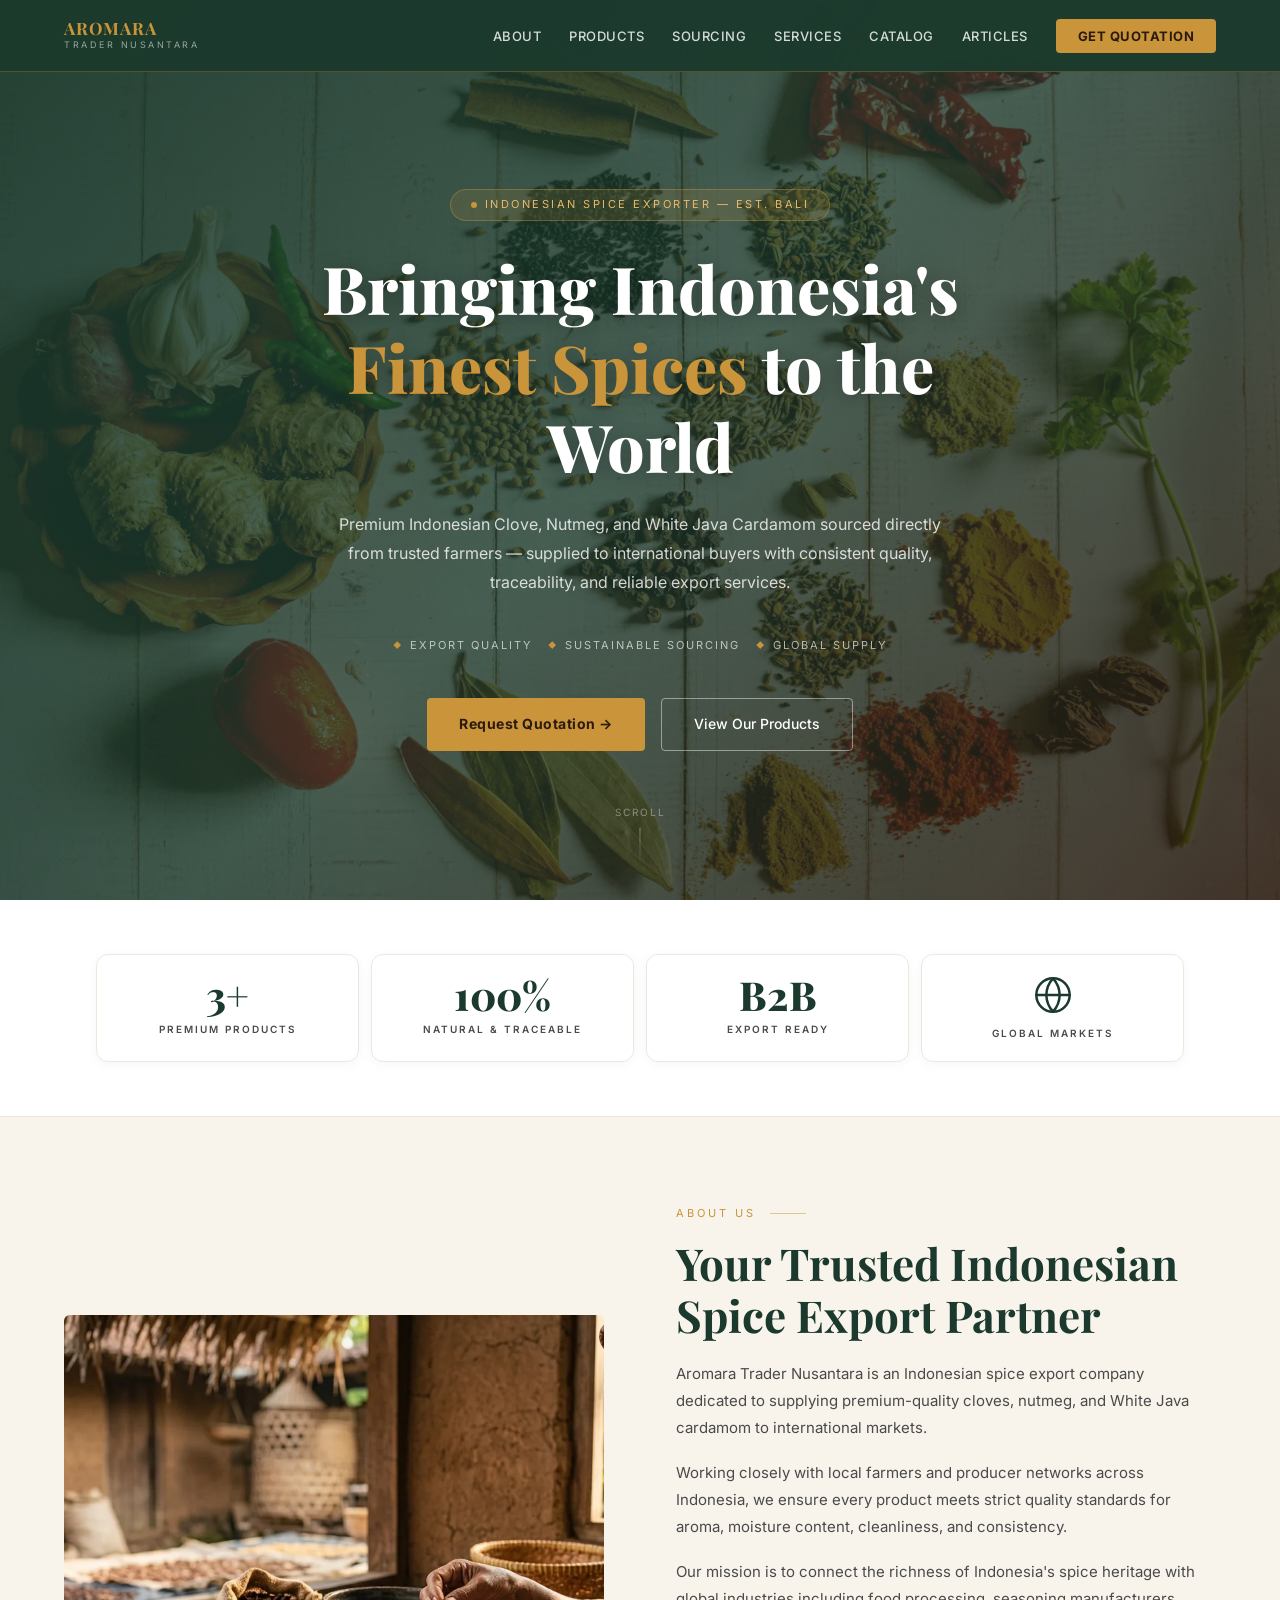
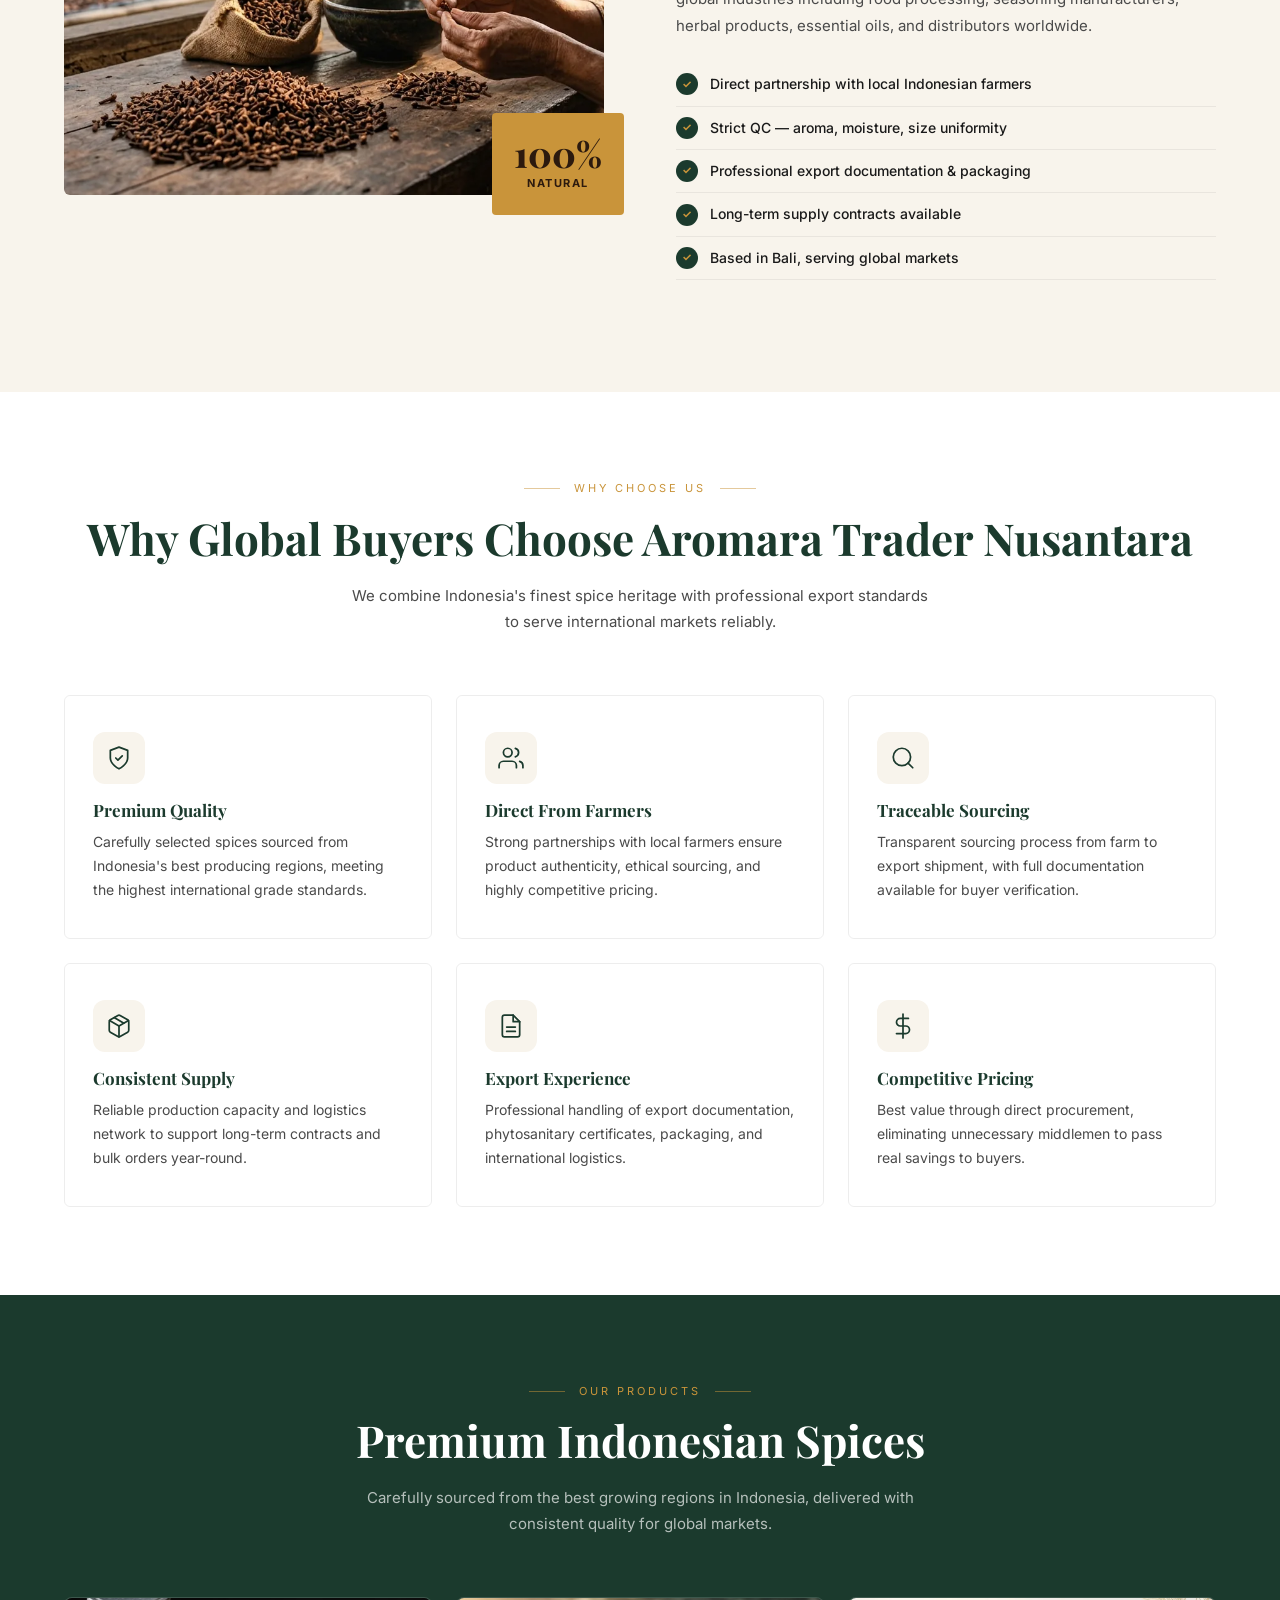
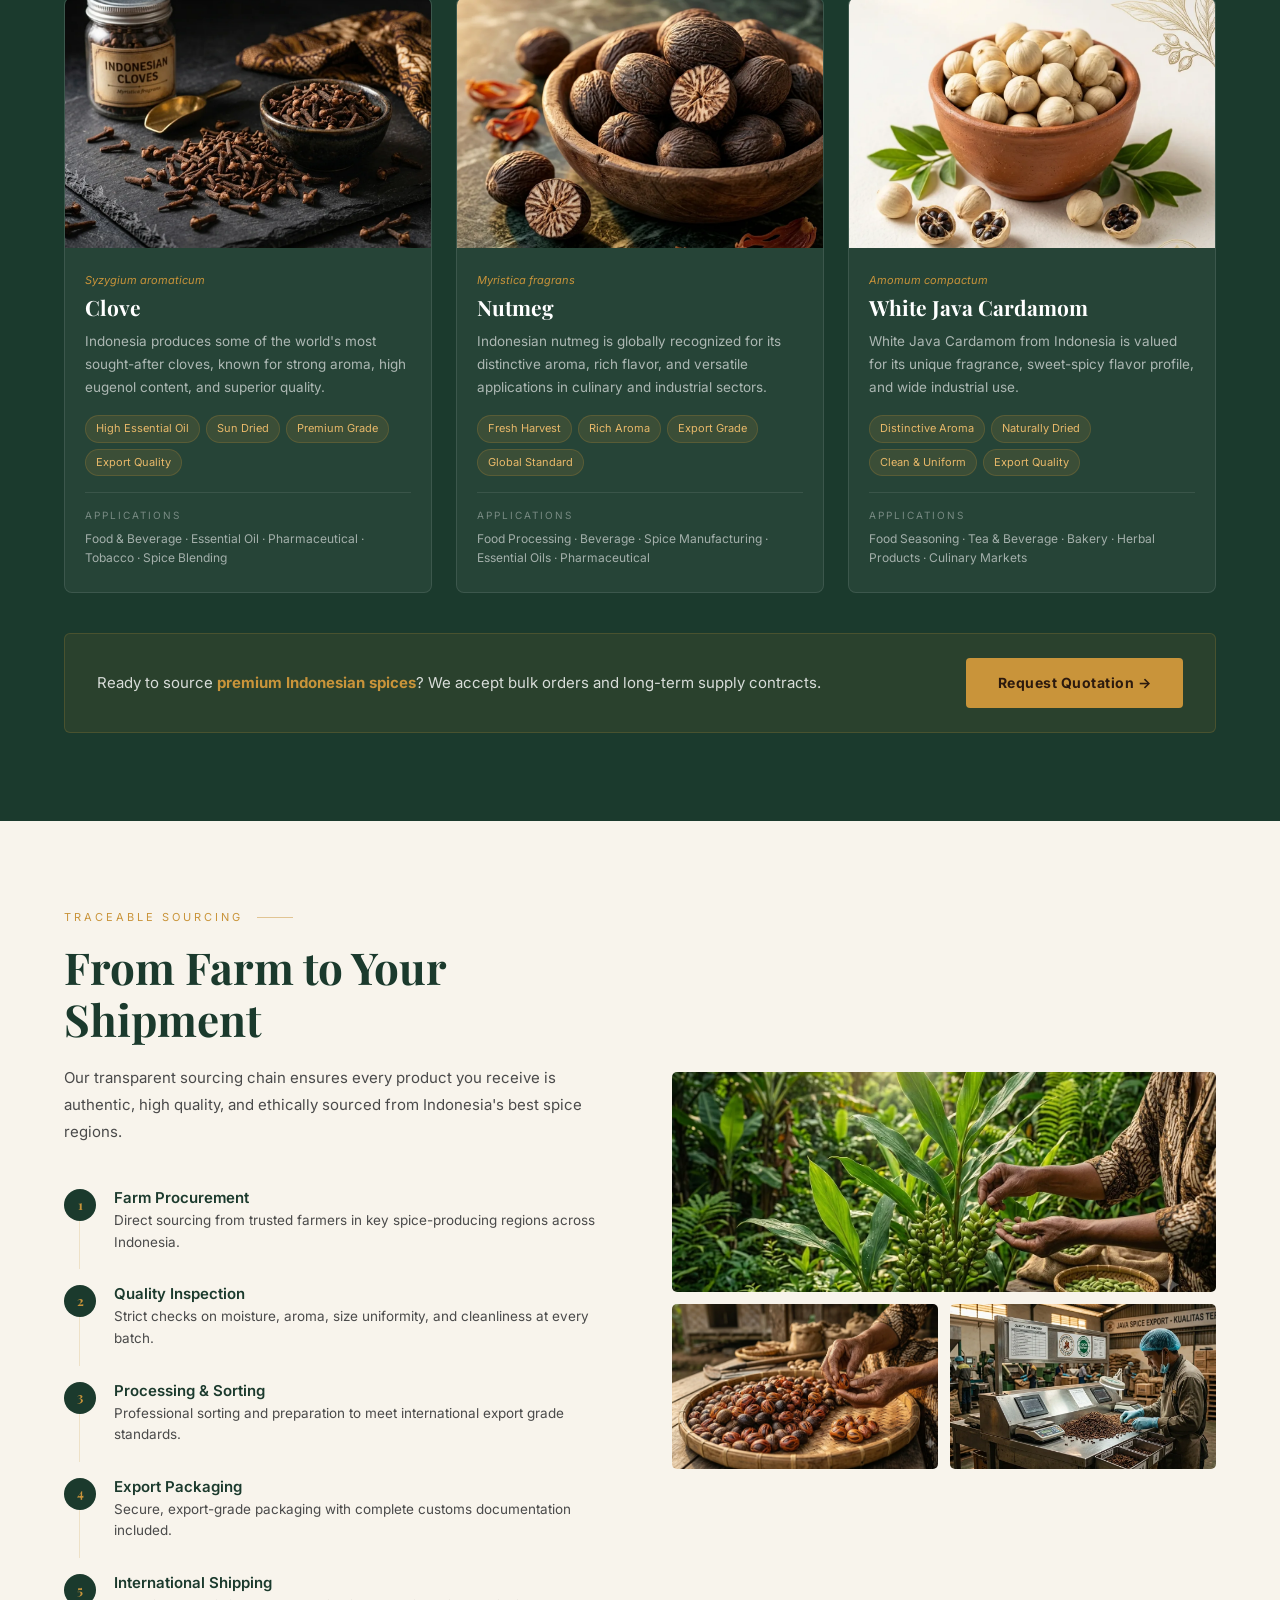
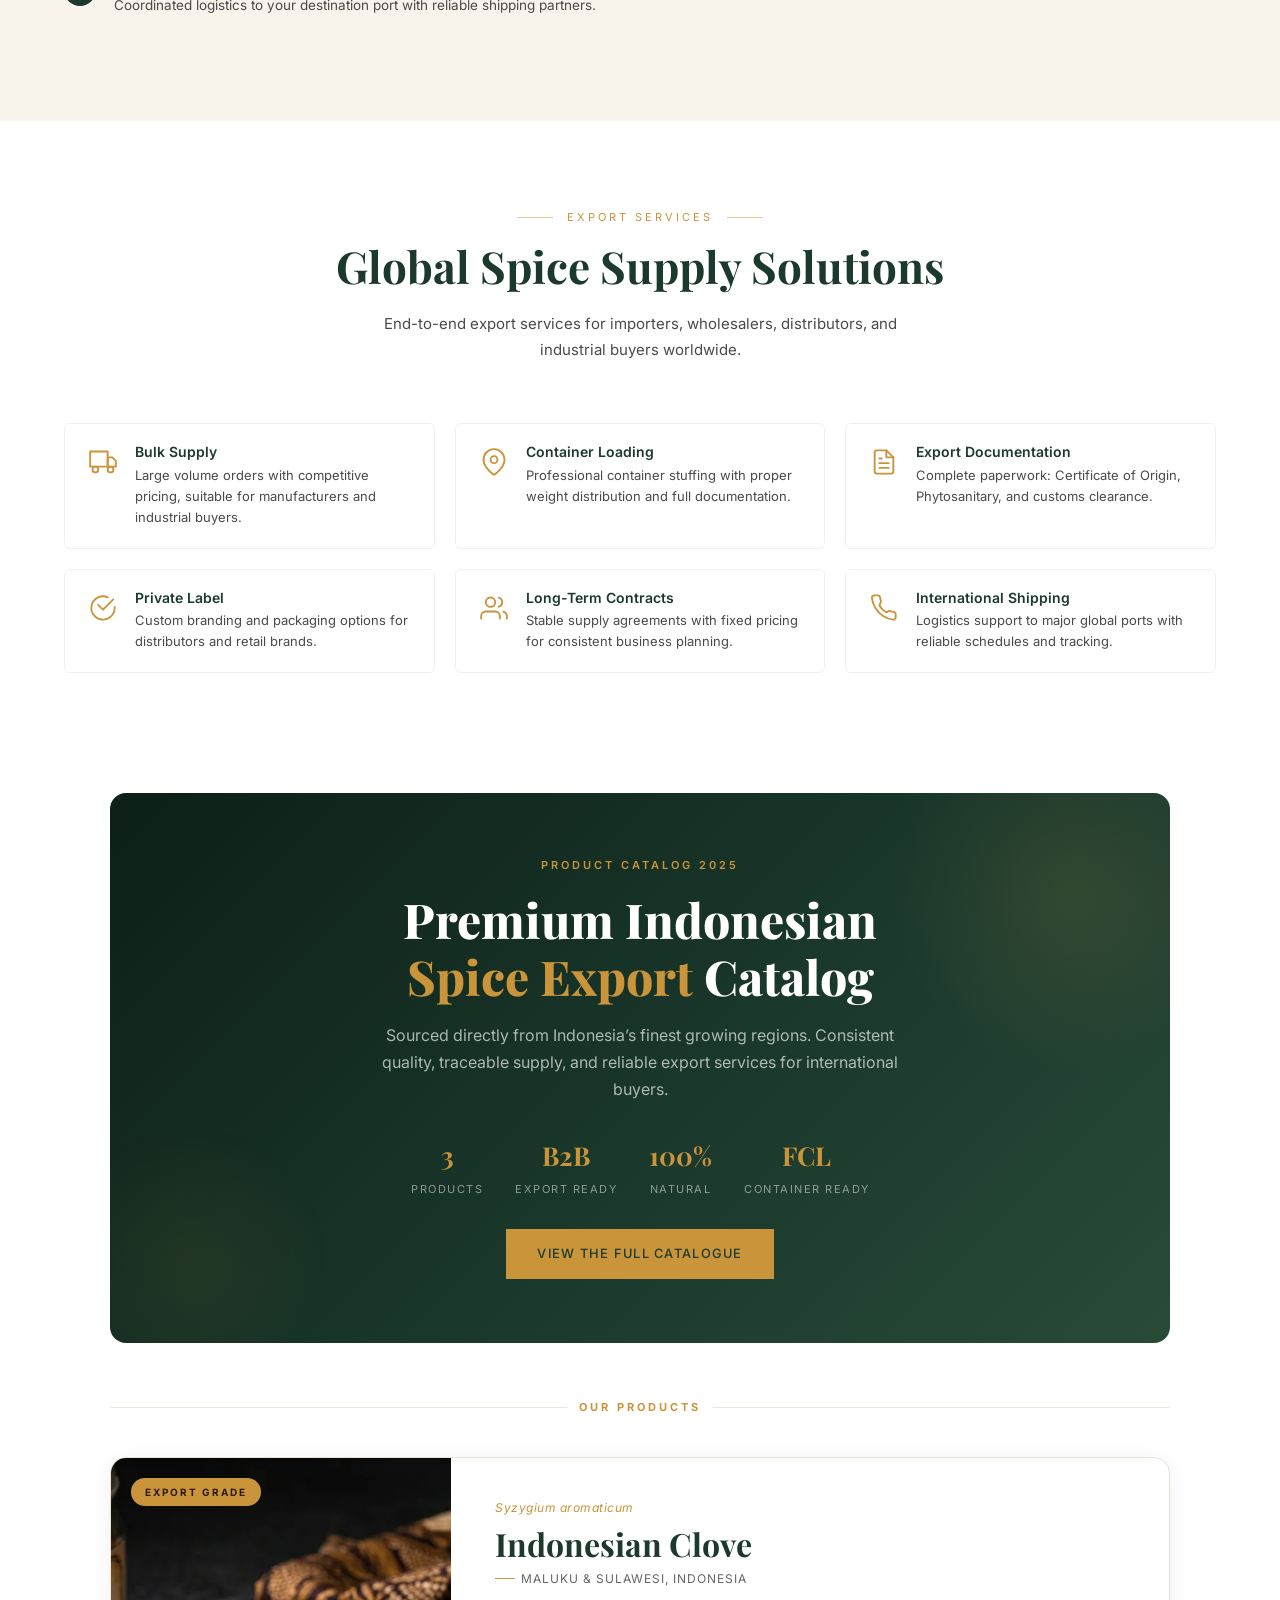
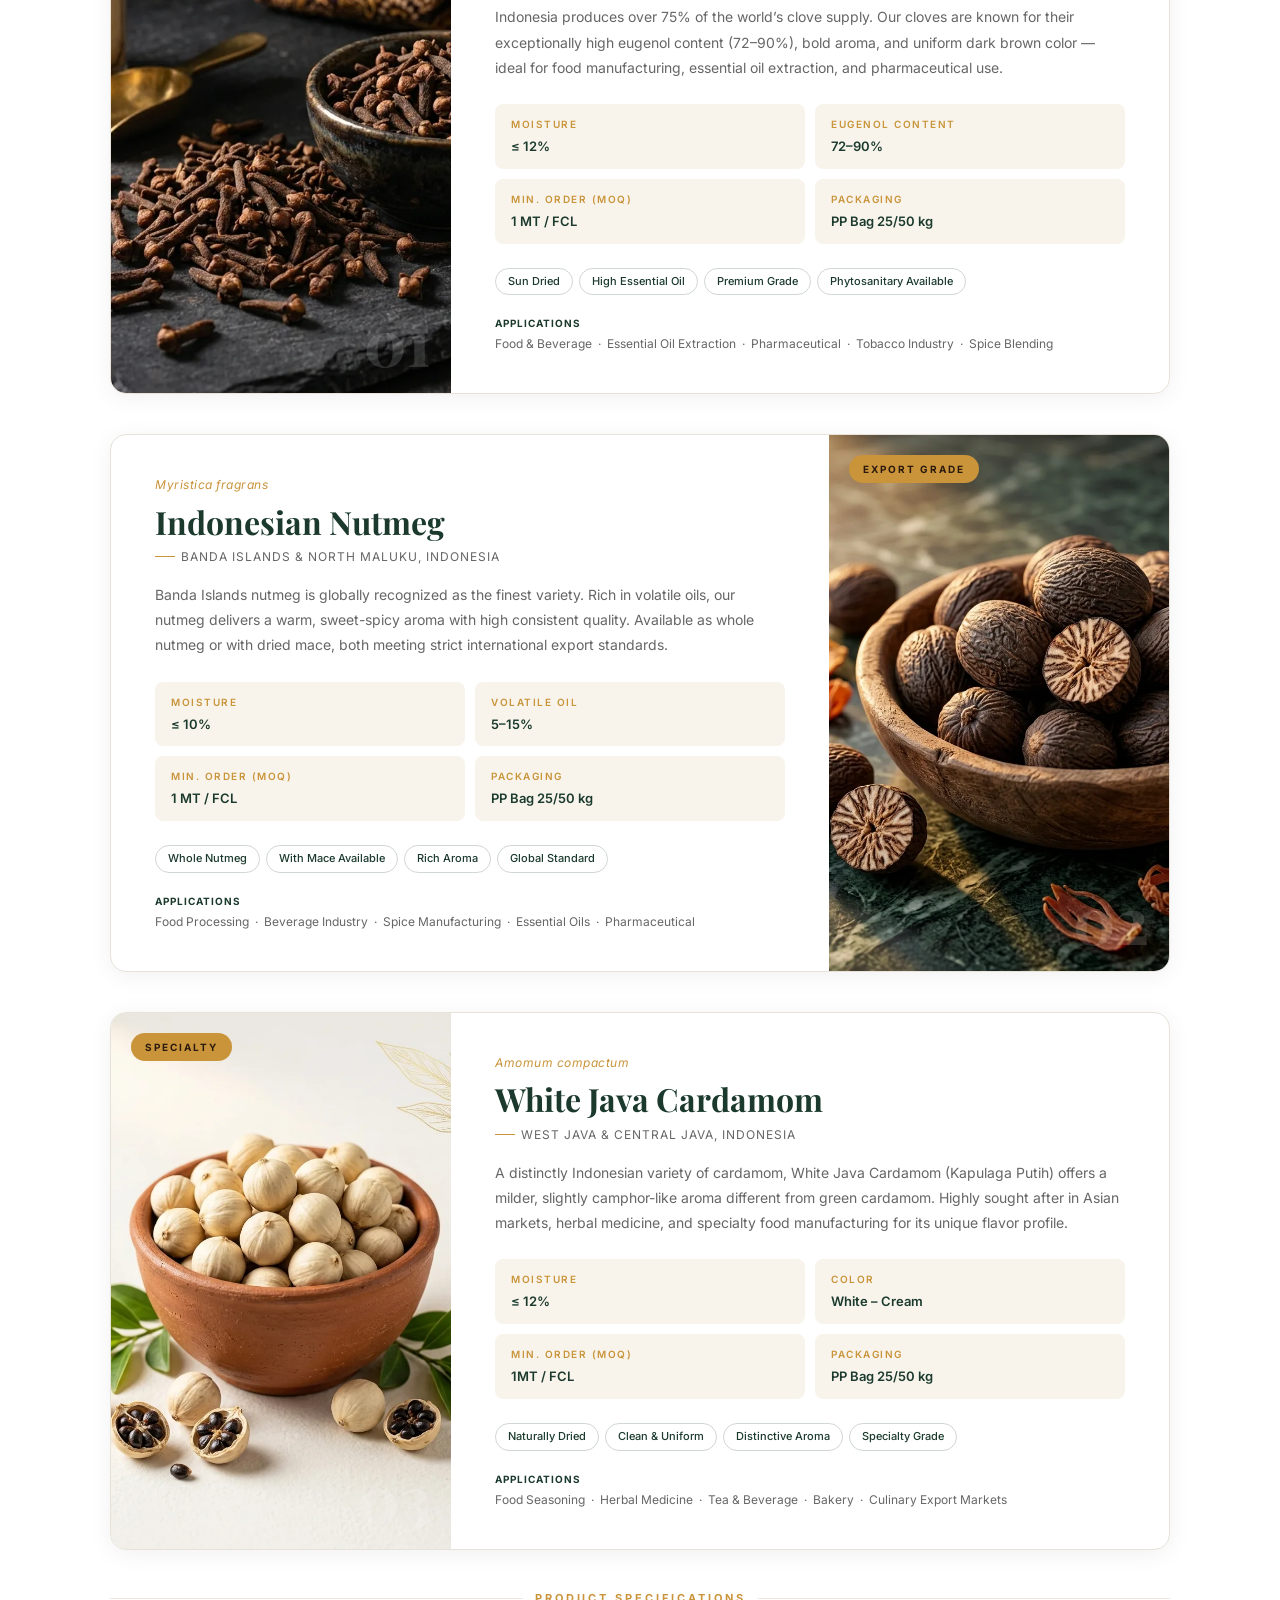
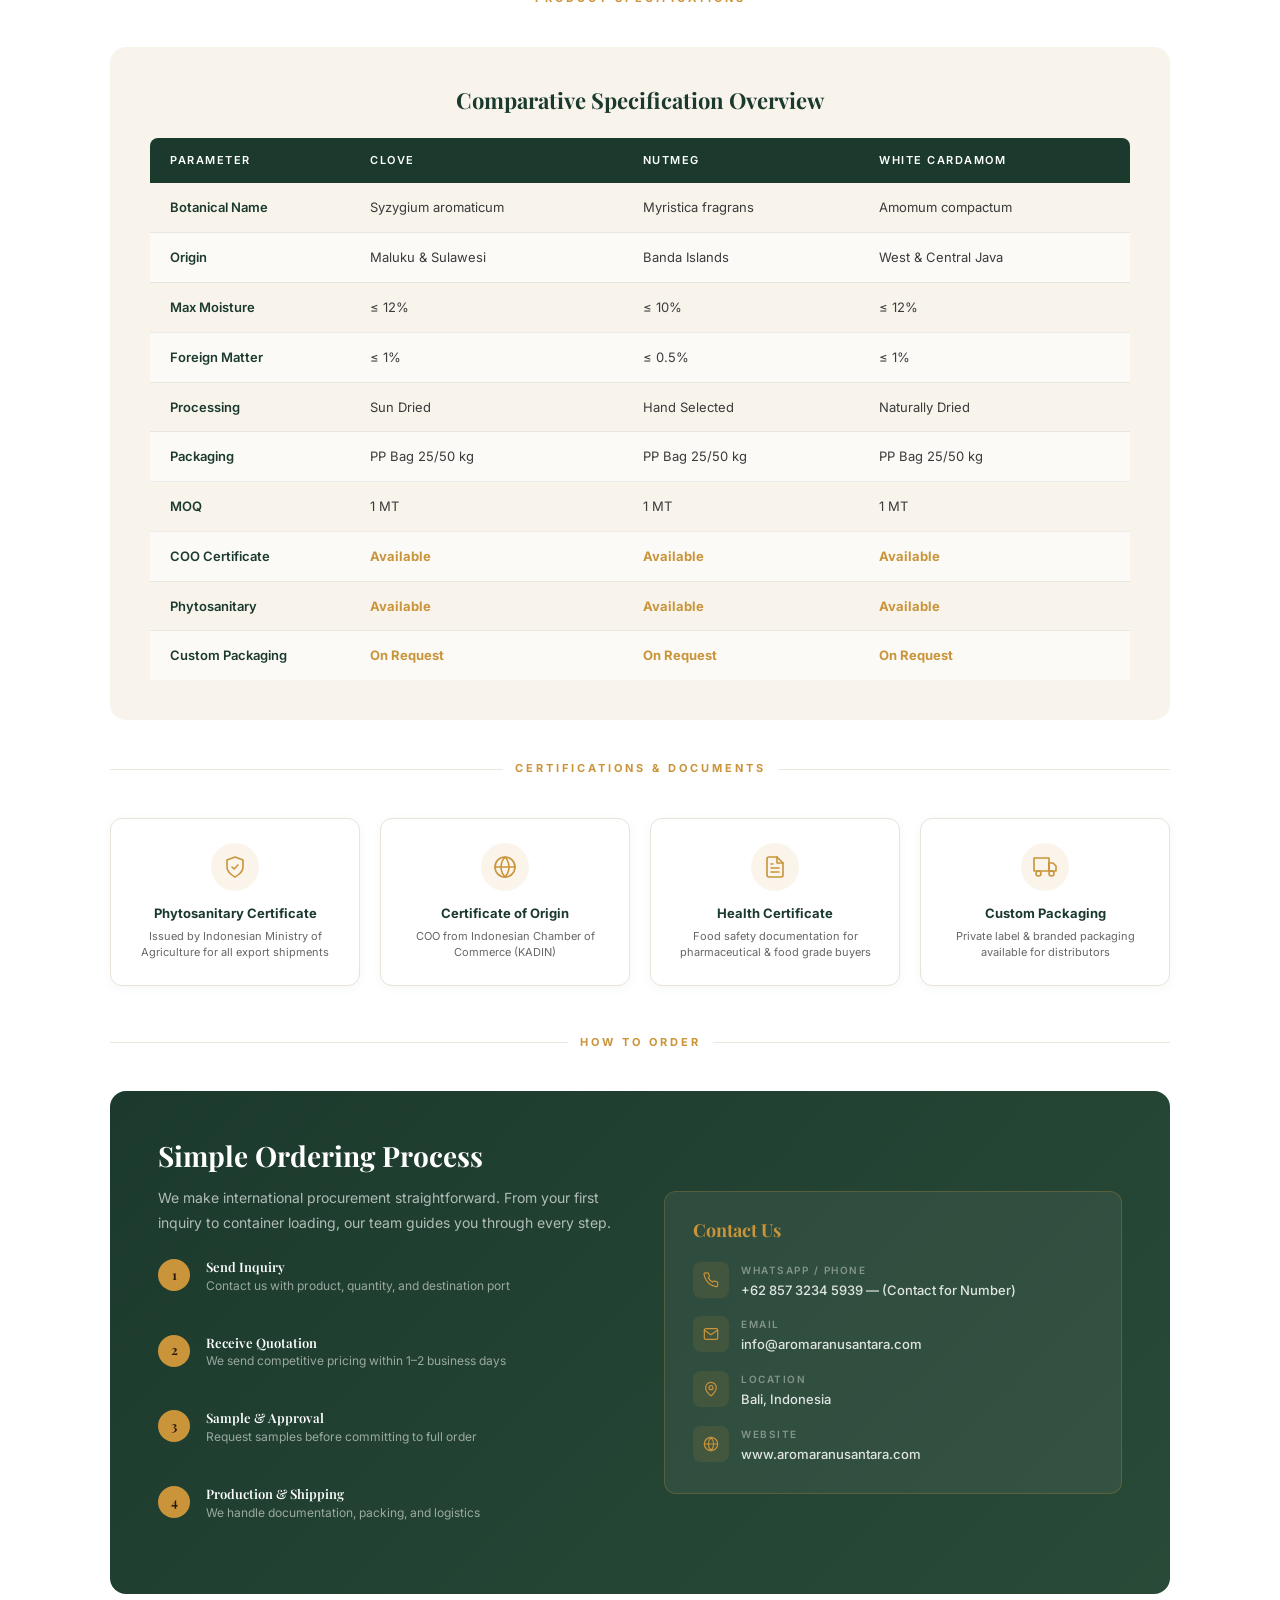
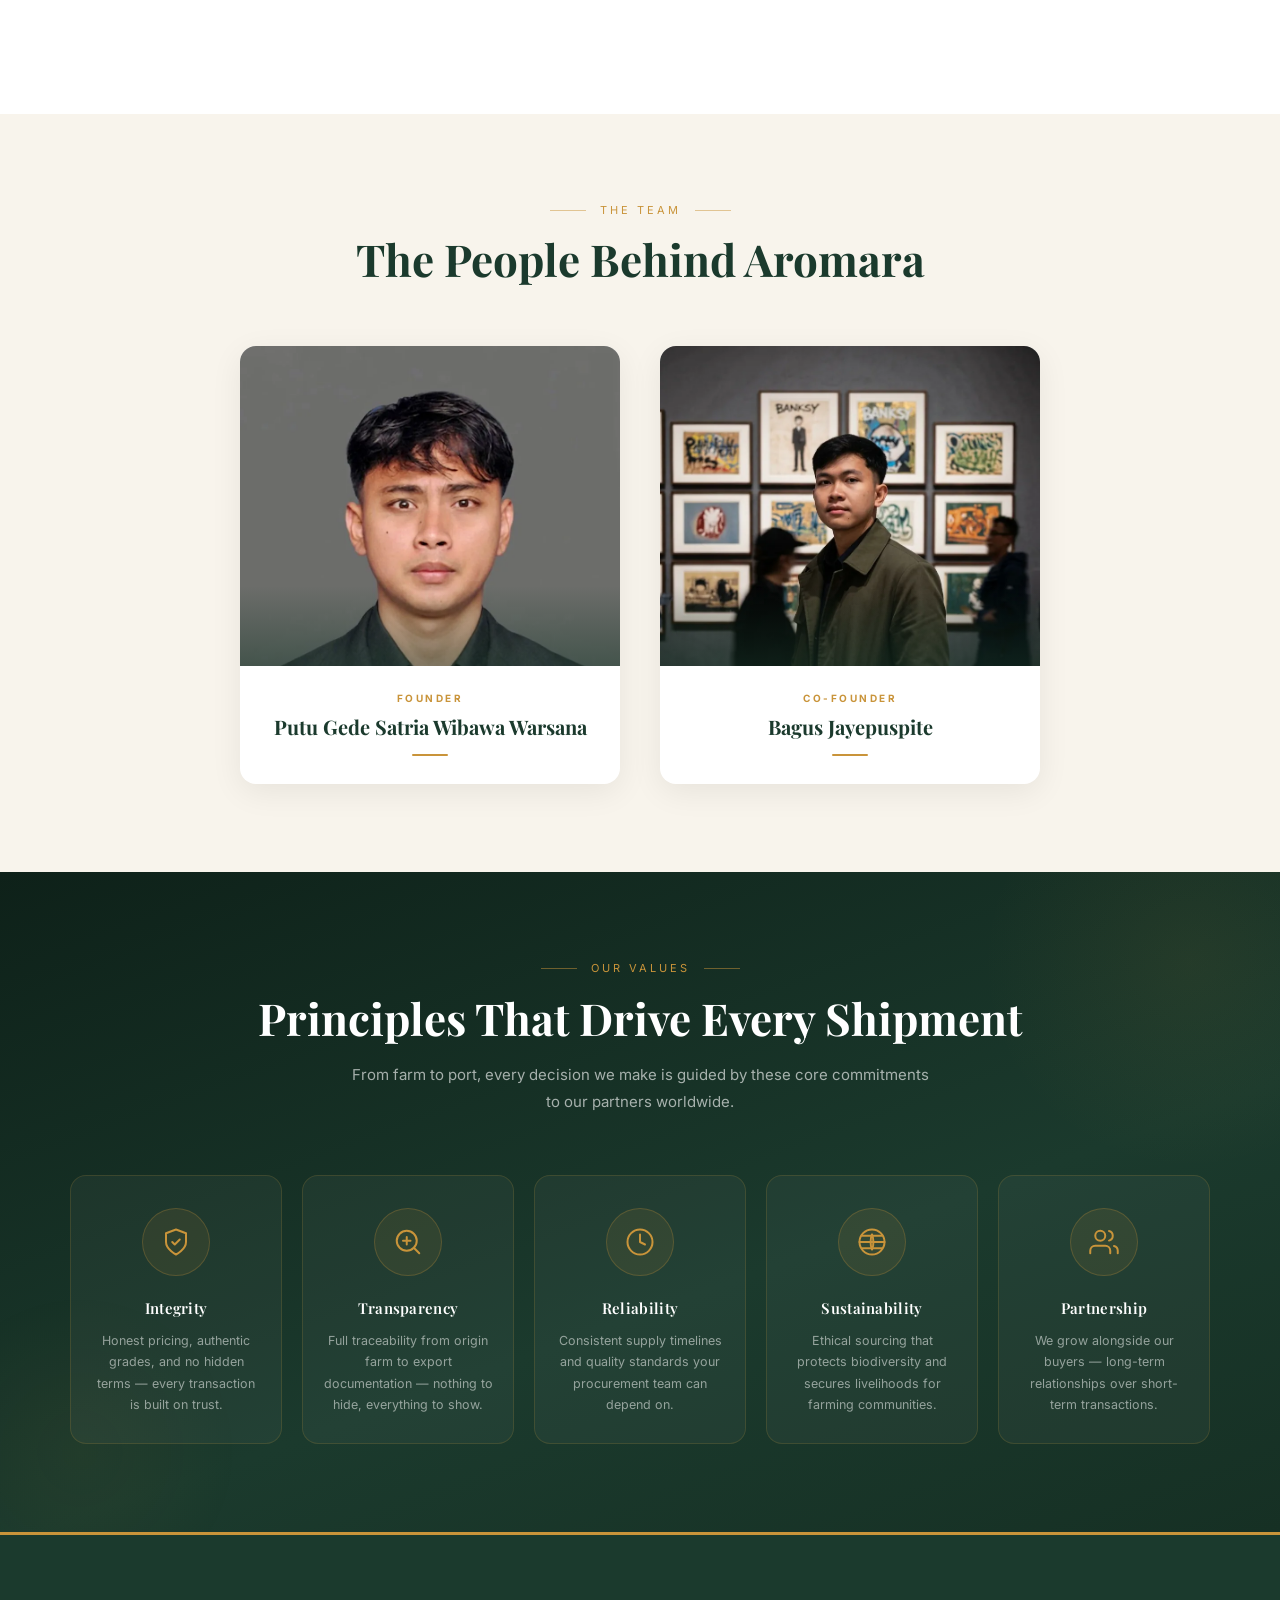
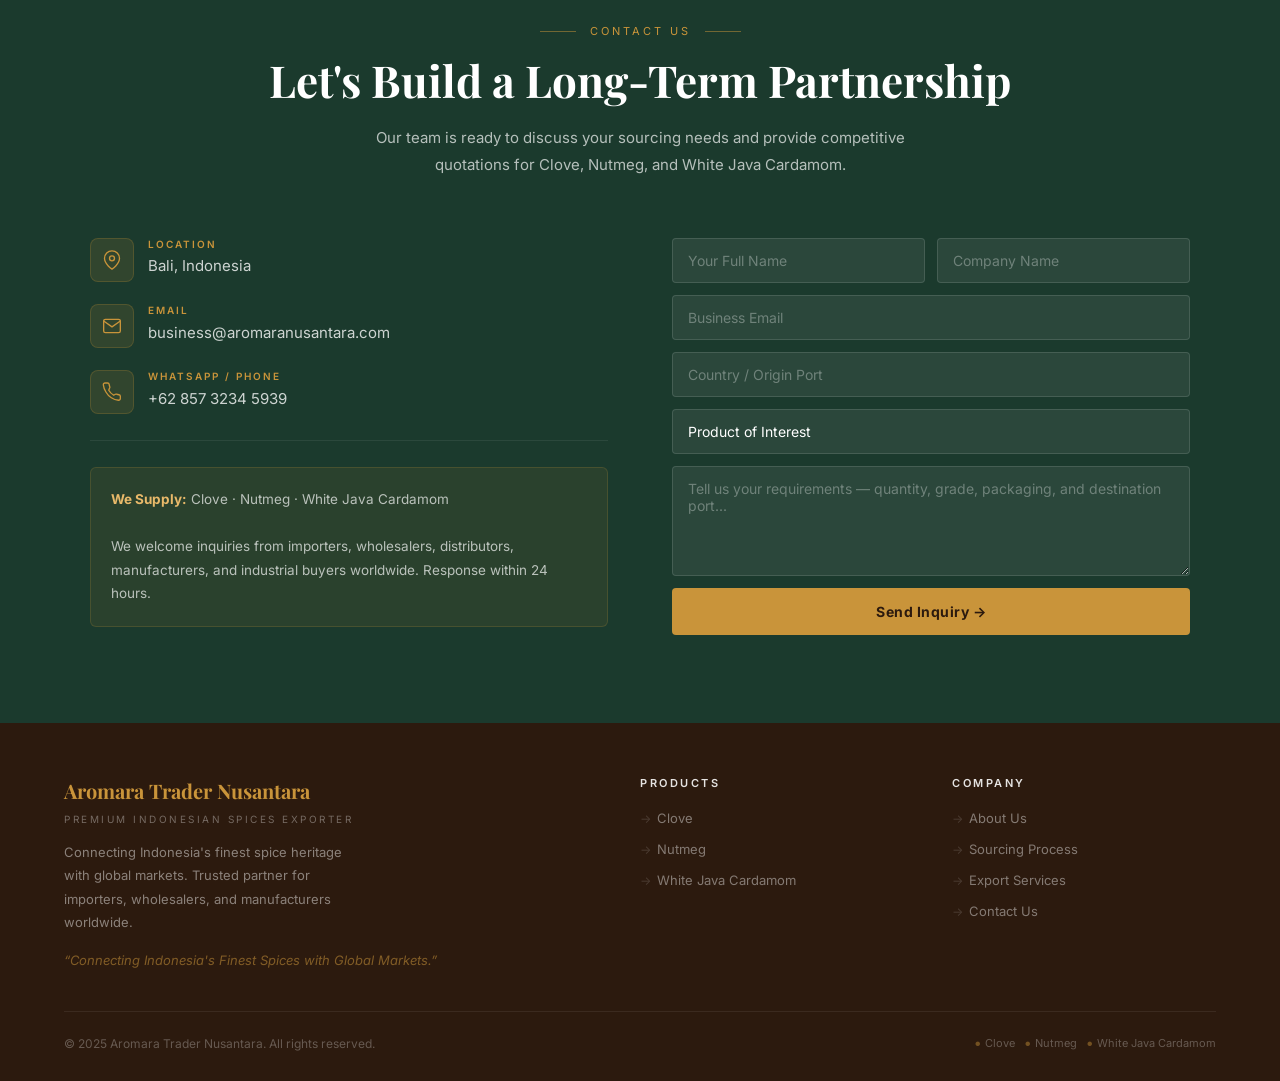
==== index.html @ d6b1f37d "Sambungkan form inquiry, pindahkan Buyer Resources ke subhalaman Form inquiry selama ini hanya pajan" ====
<!DOCTYPE html>
<html class='v2' dir='ltr' lang='en' xmlns='http://www.w3.org/1999/xhtml' xmlns:b='http://www.google.com/2005/gml/b' xmlns:data='http://www.google.com/2005/gml/data' xmlns:expr='http://www.google.com/2005/gml/expr'>
<head>
<meta charset='utf-8'/>
<meta content='width=device-width, initial-scale=1, maximum-scale=5' name='viewport'/>
<meta content='text/html; charset=UTF-8' http-equiv='Content-Type'/>
<!-- Chrome, Firefox OS and Opera -->
<meta content='' name='theme-color'/>
<!-- Windows Phone -->
<meta content='' name='msapplication-navbutton-color'/>
<meta content='blogger' name='generator'/>
<link href='https://www.aromaranusantara.com/favicon.ico' rel='icon' type='image/x-icon'/>
<link href='https://www.aromaranusantara.com/' rel='canonical'/>

<!--Can't find substitution for tag [blog.ieCssRetrofitLinks]-->
<meta content='Indonesian spice exporter in Bali supplying premium Clove, Nutmeg and White Java Cardamom to international buyers. Export grade, fully documented.' name='description'/>
<meta content='https://www.aromaranusantara.com/' property='og:url'/>
<meta content='Aromara Trader Nusantara' property='og:title'/>
<meta content='Indonesian spice exporter in Bali supplying premium Clove, Nutmeg and White Java Cardamom to international buyers. Export grade, fully documented.' property='og:description'/>
<title>Aromara Trader Nusantara | Indonesian Spice Exporter</title>
<meta content='indonesian spice exporter, clove exporter indonesia, nutmeg exporter indonesia, white java cardamom, cengkeh ekspor, pala ekspor, kapulaga putih, bulk spice supplier, syzygium aromaticum, myristica fragrans, amomum compactum' name='keywords'/>
<meta content='index, follow, max-snippet:-1, max-image-preview:large' name='robots'/>
<meta content='Aromara Trader Nusantara' name='author'/>
<meta content='Bali, Indonesia' name='geo.placename'/>
<meta content='ID' name='geo.region'/>
<meta content='9B5CD73E1A10007D68BF4434B691ECF2' name='msvalidate.01'/>
<meta content='website' property='og:type'/>
<meta content='https://www.aromaranusantara.com/assets/img/og-cover.jpg' property='og:image'/>
<meta content='https://www.aromaranusantara.com/assets/img/og-cover.jpg' property='og:image:secure_url'/>
<meta content='1200' property='og:image:width'/>
<meta content='630' property='og:image:height'/>
<meta content='image/jpeg' property='og:image:type'/>
<meta content='Aromara Trader Nusantara - Indonesian spice exporter' property='og:image:alt'/>
<meta content='en_US' property='og:locale'/>
<meta content='https://www.aromaranusantara.com/assets/img/og-cover.jpg' name='twitter:image'/>
<meta content='Aromara Trader Nusantara - Indonesian spice exporter' name='twitter:image:alt'/>
<meta content='Aromara Trader Nusantara' property='og:site_name'/>
<meta content='summary_large_image' name='twitter:card'/>
<script type='application/ld+json'>
{
  "@context": "https://schema.org",
  "@type": "Organization",
  "name": "Aromara Trader Nusantara",
  "url": "https://www.aromaranusantara.com/",
  "logo": "https://www.aromaranusantara.com/assets/img/logo.png",
  "image": "https://www.aromaranusantara.com/assets/img/og-cover.jpg",
  "foundingDate": "2025",
  "email": "business@aromaranusantara.com",
  "telephone": "+62-857-3234-5939",
  "description": "Indonesian spice exporter supplying premium Clove, Nutmeg and White Java Cardamom to international buyers.",
  "address": {
    "@type": "PostalAddress",
    "streetAddress": "Jalan Kenyeri No 15, Banjar Sedahan, Gulingan, Mengwi",
    "addressLocality": "Badung",
    "addressRegion": "Bali",
    "postalCode": "80351",
    "addressCountry": "ID"
  },
  "contactPoint": {
    "@type": "ContactPoint",
    "telephone": "+62-857-3234-5939",
    "contactType": "sales",
    "email": "business@aromaranusantara.com"
  },
  "knowsAbout": [
    "Clove (Syzygium aromaticum)",
    "Nutmeg (Myristica fragrans)",
    "White Java Cardamom (Amomum compactum)",
    "Spice export from Indonesia",
    "Bulk spice supply and container loading",
    "Export documentation, Certificate of Origin and Phytosanitary Certificate"
  ],
  "areaServed": {
    "@type": "Place",
    "name": "Worldwide"
  }
}
</script>
<meta content='True' name='HandheldFriendly'/>
<meta content='320' name='MobileOptimized'/>
<link href='https://fonts.googleapis.com/css2?family=Playfair+Display:wght@400;600;700;800&family=Inter:wght@300;400;500;600&display=swap' rel='stylesheet'/>
<style id='page-skin-1' type='text/css'><!--
*,*::before,*::after{box-sizing:border-box;margin:0;padding:0}
:root{
--green-dark:#1B3A2D;--green-mid:#2A5741;--gold:#C9943A;--gold-light:#E8B96A;
--cream:#F8F4EC;--cream-dark:#EDE8DE;--brown-dark:#2C1A0E;
--white:#FFFFFF;--text-dark:#1A1A1A;--text-mid:#4A4A4A
}
html{scroll-behavior:smooth}
body{font-family:'Inter',sans-serif;color:var(--text-dark);background:var(--white);line-height:1.6;overflow-x:hidden}
h1,h2,h3,h4{font-family:'Playfair Display',serif;line-height:1.2}
.blogger-navbar,#navbar,.navbar,.blog-posts,.post-outer,.blog-pager,.sidebar-container,#sidebar,.footer-outer,.attribution-container,#Attribution1,#header-wrapper,.header-outer{display:none!important}
#outer-wrapper,.outer-wrapper{width:100%!important;max-width:100%!important;padding:0!important;margin:0!important}
#main-wrapper{width:100%!important;max-width:100%!important;float:none!important}
/* NAV */
.arn-nav{position:fixed;top:0;left:0;right:0;z-index:1000;background:rgba(27,58,45,0.97);padding:0 5%;display:flex;align-items:center;justify-content:space-between;height:72px;border-bottom:1px solid rgba(201,148,58,0.3);transition:all 0.3s}
.arn-nav.scrolled{height:60px;background:rgba(27,58,45,1);box-shadow:0 4px 20px rgba(0,0,0,0.3)}
.arn-logo{display:flex;align-items:center;gap:12px;text-decoration:none}
.arn-logo .brand{font-family:'Playfair Display',serif;font-size:17px;font-weight:700;color:var(--gold);letter-spacing:1px;display:block;line-height:1.1}
.arn-logo .sub{font-size:9px;color:rgba(255,255,255,0.55);letter-spacing:2.5px;text-transform:uppercase;display:block}
.arn-menu{display:flex;gap:28px;list-style:none;align-items:center}
.arn-menu a{color:rgba(255,255,255,0.82);text-decoration:none;font-size:13px;font-weight:500;letter-spacing:0.5px;text-transform:uppercase;transition:color 0.2s;position:relative}
.arn-menu a::after{content:'';position:absolute;bottom:-3px;left:0;right:0;height:1px;background:var(--gold);transform:scaleX(0);transition:transform 0.2s}
.arn-menu a:hover{color:var(--gold)}
.arn-menu a:hover::after{transform:scaleX(1)}
.arn-cta-btn{background:var(--gold)!important;color:var(--brown-dark)!important;padding:9px 22px!important;border-radius:4px!important;font-weight:700!important}
.arn-cta-btn::after{display:none!important}
.arn-hamburger{display:none;flex-direction:column;gap:5px;cursor:pointer;padding:5px;background:none;border:none}
.arn-hamburger span{display:block;width:24px;height:2px;background:white;border-radius:2px}
/* HERO */
.arn-hero{min-height:100vh;position:relative;display:flex;align-items:center;overflow:hidden;background:#1B3A2D}
.arn-hero-bg{position:absolute;top:0;left:0;right:0;bottom:0;background-size:cover;background-position:center;background-attachment:scroll}
.arn-hero-overlay{position:absolute;top:0;left:0;right:0;bottom:0;background:linear-gradient(135deg,rgba(27,58,45,0.93) 0%,rgba(27,58,45,0.76) 50%,rgba(44,26,14,0.82) 100%)}
.arn-hero-content{position:relative;z-index:2;max-width:800px;margin:0 auto;padding:120px 5% 80px;text-align:center;width:100%}
.arn-hero-badge{display:inline-flex;align-items:center;gap:8px;background:rgba(201,148,58,0.15);border:1px solid rgba(201,148,58,0.4);color:var(--gold-light);padding:6px 20px;border-radius:30px;font-size:11px;letter-spacing:2.5px;text-transform:uppercase;margin-bottom:28px}
.arn-hero-badge::before{content:'';width:6px;height:6px;border-radius:50%;background:var(--gold);animation:pulse 2s infinite;flex-shrink:0}
@keyframes pulse{0%,100%{opacity:1}50%{opacity:0.3}}
.arn-hero h1{font-size:clamp(30px,5.5vw,66px);color:white;font-weight:800;margin-bottom:24px;text-shadow:0 2px 20px rgba(0,0,0,0.3)}
.arn-hero h1 span{color:var(--gold)}
.arn-hero-desc{font-size:16px;color:rgba(255,255,255,0.8);line-height:1.8;margin-bottom:40px;max-width:640px;margin-left:auto;margin-right:auto}
.arn-hero-tags{display:flex;justify-content:center;gap:16px;flex-wrap:wrap;margin-bottom:44px}
.arn-hero-tags span{font-size:11px;color:rgba(255,255,255,0.65);letter-spacing:2px;text-transform:uppercase;display:flex;align-items:center;gap:7px}
.arn-hero-tags span::before{content:'\25C6';color:var(--gold);font-size:8px}
.arn-hero-btns{display:flex;gap:16px;justify-content:center;flex-wrap:wrap}
.btn-primary{background:var(--gold);color:var(--brown-dark);padding:14px 32px;border-radius:4px;text-decoration:none;font-weight:700;font-size:14px;letter-spacing:0.5px;transition:all 0.3s;display:inline-flex;align-items:center;gap:8px}
.btn-primary:hover{background:var(--gold-light);transform:translateY(-2px);box-shadow:0 8px 28px rgba(201,148,58,0.4)}
.btn-outline{border:1.5px solid rgba(255,255,255,0.45);color:white;padding:14px 32px;border-radius:4px;text-decoration:none;font-weight:500;font-size:14px;transition:all 0.3s}
.btn-outline:hover{border-color:var(--gold);color:var(--gold)}
.arn-scroll-hint{position:absolute;bottom:36px;left:50%;transform:translateX(-50%);z-index:2;display:flex;flex-direction:column;align-items:center;gap:8px;color:rgba(255,255,255,0.4);font-size:10px;letter-spacing:2px;text-transform:uppercase;animation:scrollbounce 2s infinite}
.arn-scroll-hint::after{content:'';width:1px;height:36px;background:linear-gradient(to bottom,rgba(255,255,255,0.4),transparent)}
@keyframes scrollbounce{0%,100%{transform:translateX(-50%) translateY(0)}50%{transform:translateX(-50%) translateY(8px)}}
/* PAGE TEMPLATE */
.arn-page-wrap{padding-top:72px;min-height:80vh;background:#fff}
.arn-page-header{background:linear-gradient(135deg,#0d1f16 0%,var(--green-dark) 100%);padding:64px 5% 48px;text-align:center}
.arn-page-header h1{font-family:'Playfair Display',serif;font-size:clamp(28px,4vw,44px);color:#fff;margin-bottom:12px}
.arn-page-header .arn-page-eyebrow{font-size:11px;font-weight:600;letter-spacing:3px;text-transform:uppercase;color:var(--gold);margin-bottom:16px}
.arn-page-body{max-width:1100px;margin:0 auto;padding:56px 5% 80px}
.arn-page-body img{max-width:100%;height:auto;border-radius:8px;margin:16px 0}
.arn-page-body h1,.arn-page-body h2,.arn-page-body h3{font-family:'Playfair Display',serif;color:var(--green-dark);margin:28px 0 12px}
.arn-page-body p{color:var(--text-mid);line-height:1.9;margin-bottom:16px;font-size:15px}
.arn-page-body table{width:100%;border-collapse:collapse;margin:24px 0}
.arn-page-body th{background:var(--green-dark);color:#fff;padding:12px 16px;font-size:12px;letter-spacing:1px;text-transform:uppercase;text-align:left}
.arn-page-body td{padding:12px 16px;border-bottom:1px solid #eee;font-size:14px;color:var(--text-mid)}
.arn-page-body tr:nth-child(even) td{background:var(--cream)}
.arn-page-body style,#page-header-widget{display:none}
/* ANIMATIONS */
@keyframes fadeUp{from{opacity:0;transform:translateY(40px)}to{opacity:1;transform:translateY(0)}}
@keyframes fadeLeft{from{opacity:0;transform:translateX(-40px)}to{opacity:1;transform:translateX(0)}}
@keyframes fadeRight{from{opacity:0;transform:translateX(40px)}to{opacity:1;transform:translateX(0)}}
@keyframes scaleIn{from{opacity:0;transform:scale(0.88)}to{opacity:1;transform:scale(1)}}
@keyframes countUp{from{opacity:0;transform:translateY(20px)}to{opacity:1;transform:translateY(0)}}
@keyframes goldLine{from{width:0}to{width:36px}}
.arn-animate{opacity:1}
html.arn-js .arn-animate:not(.is-visible){opacity:0}
.arn-animate.is-visible{animation-fill-mode:both;animation-timing-function:cubic-bezier(0.22,1,0.36,1)}
.anim-fade-up.is-visible{animation-name:fadeUp}
.anim-fade-left.is-visible{animation-name:fadeLeft}
.anim-fade-right.is-visible{animation-name:fadeRight}
.anim-scale.is-visible{animation-name:scaleIn}
.anim-d1{animation-duration:0.7s}
.anim-d2{animation-duration:0.85s}
.anim-d3{animation-duration:1s}
.anim-delay-1{animation-delay:0.1s}
.anim-delay-2{animation-delay:0.2s}
.anim-delay-3{animation-delay:0.3s}
.anim-delay-4{animation-delay:0.4s}
.anim-delay-5{animation-delay:0.5s}
.anim-delay-6{animation-delay:0.6s}
.anim-delay-7{animation-delay:0.7s}
.anim-delay-8{animation-delay:0.8s}
.arn-stat .num{transition:opacity 0.4s}
/* STATS */
.arn-stats{background:#fff;padding:48px 5%;border-bottom:1px solid #ede8dc}
.arn-stats-grid{display:grid;grid-template-columns:repeat(4,1fr);gap:0;max-width:1100px;margin:0 auto}
.arn-stat{text-align:center;position:relative;padding:20px 24px;border:1px solid #ede8dc;border-radius:12px;margin:6px;background:#fff;box-shadow:0 2px 12px rgba(0,0,0,0.04)}
.arn-stat::after{display:none}
.arn-stat .num{font-family:'Playfair Display',serif;font-size:40px;font-weight:800;color:var(--green-dark);line-height:1;margin-bottom:6px}
.arn-stat .label{font-size:10px;color:var(--text-mid);letter-spacing:2px;text-transform:uppercase;font-weight:600}
/* SECTIONS */
section{padding:88px 5%}
.section-header{text-align:center;margin-bottom:60px}
.section-eyebrow{font-size:11px;letter-spacing:3px;text-transform:uppercase;color:var(--gold);margin-bottom:14px;display:flex;align-items:center;justify-content:center;gap:14px}
.section-eyebrow::before,.section-eyebrow::after{content:'';height:1px;width:36px;background:var(--gold);opacity:0.5}
.section-title{font-size:clamp(24px,4vw,44px);color:var(--green-dark);margin-bottom:18px}
.section-subtitle{font-size:15px;color:var(--text-mid);max-width:580px;margin:0 auto;line-height:1.75}
/* ABOUT */
.arn-about{background:var(--cream)}
.arn-about-inner{display:grid;grid-template-columns:1fr 1fr;gap:72px;align-items:center;max-width:1200px;margin:0 auto}
.arn-about-img-wrap{position:relative}
.arn-about-img-wrap img{width:100%;height:480px;object-fit:cover;border-radius:6px;display:block}
.arn-about-badge{position:absolute;bottom:-20px;right:-20px;background:var(--gold);color:var(--brown-dark);padding:22px;border-radius:4px;text-align:center;min-width:110px}
.arn-about-badge .big{font-family:'Playfair Display',serif;font-size:36px;font-weight:800;display:block;line-height:1}
.arn-about-badge .sm{font-size:11px;font-weight:700;letter-spacing:1.5px;text-transform:uppercase;display:block;margin-top:4px}
.arn-about-text .section-eyebrow{justify-content:flex-start}
.arn-about-text .section-eyebrow::before{display:none}
.arn-about-text .section-title{text-align:left}
.arn-about-text p{color:var(--text-mid);line-height:1.8;margin-bottom:18px;font-size:15px}
.arn-about-list{list-style:none;margin:24px 0}
.arn-about-list li{display:flex;align-items:center;gap:12px;padding:10px 0;border-bottom:1px solid rgba(0,0,0,0.06);font-size:14px;color:var(--text-dark);font-weight:500}
.arn-about-list li::before{content:'\2713';width:22px;height:22px;min-width:22px;background:var(--green-dark);color:var(--gold);border-radius:50%;display:flex;align-items:center;justify-content:center;font-size:11px;font-weight:700}
/* WHY */
.arn-why{background:white}
.arn-why-grid{display:grid;grid-template-columns:repeat(3,1fr);gap:24px;max-width:1200px;margin:0 auto}
.arn-why-card{padding:36px 28px;border:1px solid rgba(0,0,0,0.07);border-radius:6px;transition:all 0.3s;position:relative;overflow:hidden}
.arn-why-card::before{content:'';position:absolute;bottom:0;left:0;width:100%;height:3px;background:var(--gold);transform:scaleX(0);transform-origin:left;transition:transform 0.3s}
.arn-why-card:hover{transform:translateY(-6px);box-shadow:0 20px 50px rgba(0,0,0,0.08);border-color:transparent}
.arn-why-card:hover::before{transform:scaleX(1)}
.arn-why-icon{width:52px;height:52px;background:var(--cream);border-radius:12px;display:flex;align-items:center;justify-content:center;font-size:22px;margin-bottom:16px}.arn-why-icon svg{width:26px;height:26px;stroke:var(--green-dark)}
.arn-why-card h3{font-size:17px;color:var(--green-dark);margin-bottom:10px}
.arn-why-card p{font-size:14px;color:var(--text-mid);line-height:1.7}
/* PRODUCTS */
.arn-products{background:var(--green-dark);padding:88px 5%}
.arn-products .section-title{color:white}
.arn-products .section-subtitle{color:rgba(255,255,255,0.68)}
.arn-products-grid{display:grid;grid-template-columns:repeat(3,1fr);gap:24px;max-width:1200px;margin:0 auto}
.arn-product-card{background:rgba(255,255,255,0.05);border:1px solid rgba(255,255,255,0.1);border-radius:8px;overflow:hidden;transition:all 0.3s}
.arn-product-card:hover{transform:translateY(-8px);border-color:rgba(201,148,58,0.4);box-shadow:0 30px 60px rgba(0,0,0,0.3)}
.arn-product-img{width:100%;height:250px;object-fit:cover;display:block}
.arn-product-body{padding:24px 20px}
.arn-product-sci{font-size:11px;color:var(--gold);font-style:italic;margin-bottom:5px}
.arn-product-body h3{font-size:21px;color:white;margin-bottom:10px}
.arn-product-body p{font-size:13.5px;color:rgba(255,255,255,0.62);line-height:1.7;margin-bottom:16px}
.arn-product-tags{display:flex;flex-wrap:wrap;gap:6px;margin-bottom:16px}
.arn-product-tags span{font-size:11px;background:rgba(201,148,58,0.13);color:var(--gold-light);border:1px solid rgba(201,148,58,0.22);padding:4px 10px;border-radius:20px}
.arn-product-apps{border-top:1px solid rgba(255,255,255,0.09);padding-top:14px}
.arn-product-apps .al{font-size:10px;color:rgba(255,255,255,0.38);letter-spacing:2px;text-transform:uppercase;margin-bottom:6px}
.arn-product-apps .av{font-size:12px;color:rgba(255,255,255,0.58);line-height:1.6}
.arn-inquiry-bar{max-width:1200px;margin:40px auto 0;background:rgba(201,148,58,0.09);border:1px solid rgba(201,148,58,0.2);border-radius:6px;padding:24px 32px;display:flex;align-items:center;justify-content:space-between;gap:24px}
.arn-inquiry-bar p{color:rgba(255,255,255,0.82);font-size:15px}
.arn-inquiry-bar p strong{color:var(--gold)}
/* SOURCING */
.arn-sourcing{background:var(--cream)}
.arn-sourcing-inner{display:grid;grid-template-columns:1fr 1fr;gap:64px;align-items:center;max-width:1200px;margin:0 auto}
.arn-sourcing-text .section-eyebrow{justify-content:flex-start}
.arn-sourcing-text .section-eyebrow::before{display:none}
.arn-sourcing-text .section-title{text-align:left}
.arn-sourcing-text > p{color:var(--text-mid);font-size:15px;line-height:1.8;margin-bottom:8px}
.arn-steps{display:flex;flex-direction:column;margin-top:28px}
.arn-step{display:flex;gap:18px;padding:16px 0;position:relative}
.arn-step:not(:last-child)::after{content:'';position:absolute;left:15px;top:48px;bottom:0;width:1px;background:rgba(201,148,58,0.2)}
.arn-step-num{width:32px;height:32px;min-width:32px;background:var(--green-dark);color:var(--gold);border-radius:50%;display:flex;align-items:center;justify-content:center;font-size:13px;font-weight:700;font-family:'Playfair Display',serif}
.arn-step h4{font-size:15px;color:var(--green-dark);margin-bottom:3px;font-family:'Inter',sans-serif;font-weight:600}
.arn-step p{font-size:13.5px;color:var(--text-mid);line-height:1.6}
.arn-sourcing-imgs{display:grid;grid-template-columns:1fr 1fr;gap:12px}
.arn-sourcing-imgs img{width:100%;border-radius:5px;object-fit:cover;display:block}
.arn-sourcing-imgs img:first-child{grid-column:1/-1;height:220px}
.arn-sourcing-imgs img:not(:first-child){height:165px}
/* SERVICES */
.arn-services{background:white}
.arn-services-grid{display:grid;grid-template-columns:repeat(3,1fr);gap:20px;max-width:1200px;margin:0 auto}
.arn-svc{display:flex;gap:14px;align-items:flex-start;padding:20px;border:1px solid rgba(0,0,0,0.06);border-radius:6px;transition:all 0.3s}
.arn-svc:hover{border-color:var(--gold);background:var(--cream)}
.arn-svc-icon{font-size:26px;flex-shrink:0;width:36px;height:36px;display:flex;align-items:center;justify-content:center}.arn-svc-icon svg{width:28px;height:28px;stroke:var(--gold);flex-shrink:0}
.arn-svc h4{font-size:14px;color:var(--green-dark);margin-bottom:4px;font-family:'Inter',sans-serif;font-weight:600}
.arn-svc p{font-size:13px;color:var(--text-mid);line-height:1.6}
/* FOUNDERS */
.arn-founders{background:var(--cream);text-align:center}
.arn-founders-grid{display:grid;grid-template-columns:repeat(2,1fr);gap:40px;max-width:800px;margin:0 auto}
.arn-founder-card{background:white;border-radius:16px;overflow:hidden;box-shadow:0 8px 32px rgba(0,0,0,0.07);transition:transform 0.3s,box-shadow 0.3s}
.arn-founder-card:hover{transform:translateY(-6px);box-shadow:0 20px 48px rgba(0,0,0,0.12)}
.arn-founder-img-wrap{position:relative;overflow:hidden}
.arn-founder-img-wrap img{width:100%;height:320px;object-fit:cover;object-position:top;display:block;transition:transform 0.4s}
.arn-founder-card:hover .arn-founder-img-wrap img{transform:scale(1.04)}
.arn-founder-img-wrap::after{content:'';position:absolute;bottom:0;left:0;right:0;height:80px;background:linear-gradient(to top,rgba(27,58,45,0.5),transparent)}
.arn-founder-body{padding:24px 28px 28px}
.arn-founder-role{font-size:10px;font-weight:700;letter-spacing:2.5px;text-transform:uppercase;color:var(--gold);margin-bottom:8px;font-family:'Inter',sans-serif}
.arn-founder-name{font-family:'Playfair Display',serif;font-size:20px;font-weight:700;color:var(--green-dark);line-height:1.3}
.arn-founder-divider{width:36px;height:2px;background:var(--gold);margin:14px auto 0;border-radius:2px}
/* VALUES */
.arn-values{background:linear-gradient(160deg,#0e2119 0%,#1B3A2D 60%,#163024 100%);text-align:center;position:relative;overflow:hidden}
.arn-values::before{content:'';position:absolute;top:-120px;right:-120px;width:420px;height:420px;border-radius:50%;background:radial-gradient(circle,rgba(201,148,58,0.07) 0%,transparent 70%);pointer-events:none}
.arn-values::after{content:'';position:absolute;bottom:-80px;left:-80px;width:320px;height:320px;border-radius:50%;background:radial-gradient(circle,rgba(201,148,58,0.05) 0%,transparent 70%);pointer-events:none}
.arn-values .section-eyebrow{color:var(--gold)}
.arn-values .section-title{color:#fff}
.arn-values .section-subtitle{color:rgba(255,255,255,0.62)}
.arn-values-grid{display:grid;grid-template-columns:repeat(5,1fr);gap:20px;max-width:1140px;margin:0 auto;position:relative;z-index:1}
.arn-value{display:flex;flex-direction:column;align-items:center;gap:0;background:rgba(255,255,255,0.04);border:1px solid rgba(201,148,58,0.18);border-radius:16px;padding:32px 20px 28px;transition:all 0.35s;position:relative;overflow:hidden}
.arn-value::before{content:'';position:absolute;top:0;left:0;right:0;height:2px;background:linear-gradient(90deg,transparent,var(--gold),transparent);transform:scaleX(0);transition:transform 0.35s}
.arn-value:hover{background:rgba(255,255,255,0.08);border-color:rgba(201,148,58,0.45);transform:translateY(-6px);box-shadow:0 24px 48px rgba(0,0,0,0.3)}
.arn-value:hover::before{transform:scaleX(1)}
.arn-value-icon{width:68px;height:68px;background:rgba(201,148,58,0.1);border:1.5px solid rgba(201,148,58,0.25);border-radius:50%;display:flex;align-items:center;justify-content:center;margin-bottom:20px;transition:all 0.35s}
.arn-value:hover .arn-value-icon{background:rgba(201,148,58,0.18);border-color:rgba(201,148,58,0.5)}
.arn-value-icon svg{width:30px;height:30px;stroke:var(--gold);stroke-width:1.6;fill:none;stroke-linecap:round;stroke-linejoin:round}
.arn-value-name{font-family:'Playfair Display',serif;font-size:15px;font-weight:600;color:#fff;letter-spacing:0.3px;margin-bottom:10px}
.arn-value-desc{font-size:12.5px;color:rgba(255,255,255,0.52);line-height:1.7;font-family:'Inter',sans-serif}
/* INSIGHTS */
.arn-insights{background:var(--cream)}
.arn-ins-grid{display:grid;grid-template-columns:repeat(2,1fr);gap:20px;max-width:1000px;margin:0 auto}
.arn-ins-card{background:#fff;border:1px solid #e8e2d8;border-radius:12px;padding:26px 28px;text-decoration:none;display:block;transition:all .3s;position:relative;overflow:hidden}
.arn-ins-card::before{content:'';position:absolute;top:0;left:0;width:3px;height:100%;background:var(--gold);transform:scaleY(0);transform-origin:top;transition:transform .3s}
.arn-ins-card:hover{transform:translateY(-4px);box-shadow:0 16px 40px rgba(0,0,0,.08);border-color:transparent}
.arn-ins-card:hover::before{transform:scaleY(1)}
.arn-ins-tag{font-size:10px;font-weight:700;letter-spacing:2px;text-transform:uppercase;color:var(--gold);margin-bottom:10px}
.arn-ins-card h3{font-family:'Playfair Display',serif;font-size:18px;color:var(--green-dark);line-height:1.35;margin-bottom:10px}
.arn-ins-card p{font-size:13.5px;color:var(--text-mid);line-height:1.7}
.arn-ins-more{display:inline-flex;align-items:center;gap:6px;margin-top:14px;font-size:12px;font-weight:600;color:var(--gold);letter-spacing:.5px}
@media(max-width:768px){.arn-ins-grid{grid-template-columns:1fr}}
/* CONTACT */
.arn-contact{background:var(--green-dark);border-top:3px solid var(--gold)}
.arn-contact .section-title{color:white}
.arn-contact .section-subtitle{color:rgba(255,255,255,0.68)}
.arn-contact-inner{display:grid;grid-template-columns:1fr 1fr;gap:64px;max-width:1100px;margin:0 auto}
.arn-cinfo{display:flex;flex-direction:column;gap:22px}
.arn-citem{display:flex;gap:14px;align-items:flex-start}
.arn-citem-icon{width:44px;height:44px;min-width:44px;background:rgba(201,148,58,0.13);border:1px solid rgba(201,148,58,0.22);border-radius:8px;display:flex;align-items:center;justify-content:center;font-size:18px}.arn-citem-icon svg{width:20px;height:20px;stroke:var(--gold)}
.arn-citem h4{font-size:10px;color:var(--gold);letter-spacing:2px;text-transform:uppercase;margin-bottom:4px;font-family:'Inter',sans-serif;font-weight:600}
.arn-citem p,.arn-citem a{color:rgba(255,255,255,0.78);font-size:15px;text-decoration:none}
.arn-citem a:hover{color:var(--gold)}
.arn-cdivider{height:1px;background:rgba(255,255,255,0.07);margin:4px 0}
.arn-cnote{background:rgba(201,148,58,0.09);border:1px solid rgba(201,148,58,0.18);border-radius:6px;padding:20px;font-size:13.5px;color:rgba(255,255,255,0.68);line-height:1.75}
.arn-cnote strong{color:var(--gold-light)}
.arn-form{display:flex;flex-direction:column;gap:12px}
.arn-form-row{display:grid;grid-template-columns:1fr 1fr;gap:12px}
.arn-form input,.arn-form select,.arn-form textarea{width:100%;background:rgba(255,255,255,0.07);border:1px solid rgba(255,255,255,0.12);color:white;padding:13px 15px;border-radius:4px;font-family:'Inter',sans-serif;font-size:14px;transition:border 0.2s;outline:none;-webkit-appearance:none;appearance:none}
.arn-form input::placeholder,.arn-form textarea::placeholder{color:rgba(255,255,255,0.32)}
.arn-form input:focus,.arn-form select:focus,.arn-form textarea:focus{border-color:var(--gold);background:rgba(255,255,255,0.09)}
.arn-form select option{background:var(--green-dark);color:white}
.arn-form textarea{min-height:110px;resize:vertical}
.arn-form-btn{background:var(--gold);color:var(--brown-dark);padding:15px;border:none;border-radius:4px;font-family:'Inter',sans-serif;font-size:14px;font-weight:700;cursor:pointer;letter-spacing:0.5px;transition:all 0.3s;width:100%;-webkit-appearance:none}
.arn-form-btn:hover{background:var(--gold-light)}
/* FOOTER */
.arn-footer{background:var(--brown-dark);padding:52px 5% 28px}
.arn-footer-top{display:grid;grid-template-columns:2fr 1fr 1fr;gap:48px;padding-bottom:40px;border-bottom:1px solid rgba(255,255,255,0.07);max-width:1200px;margin:0 auto}
.arn-fbrand .name{font-family:'Playfair Display',serif;font-size:20px;color:var(--gold);font-weight:700;margin-bottom:4px}
.arn-fbrand .sub{font-size:10px;color:rgba(255,255,255,0.35);letter-spacing:2.5px;text-transform:uppercase;margin-bottom:14px}
.arn-fbrand p{font-size:13px;color:rgba(255,255,255,0.45);line-height:1.8;max-width:280px}
.arn-fbrand .quote{margin-top:16px;font-style:italic;font-size:13px;color:rgba(201,148,58,0.55)}
.arn-fcol h5{font-size:11px;color:rgba(255,255,255,0.88);font-weight:600;letter-spacing:2.5px;text-transform:uppercase;margin-bottom:16px;font-family:'Inter',sans-serif}
.arn-fcol ul{list-style:none;display:flex;flex-direction:column;gap:10px}
.arn-fcol ul li a{color:rgba(255,255,255,0.42);text-decoration:none;font-size:13px;transition:color 0.2s;display:flex;align-items:center;gap:6px}
.arn-fcol ul li a::before{content:'\2192';font-size:12px;opacity:0.35}
.arn-fcol ul li a:hover{color:var(--gold)}
.arn-footer-bottom{max-width:1200px;margin:22px auto 0;display:flex;justify-content:space-between;align-items:center;gap:16px;flex-wrap:wrap}
.arn-footer-bottom p{font-size:12px;color:rgba(255,255,255,0.28)}
.arn-spices{display:flex;gap:10px;flex-wrap:wrap}
.arn-spices span{font-size:11px;color:rgba(255,255,255,0.28);display:flex;align-items:center;gap:5px}
.arn-spices span::before{content:'\25CF';color:var(--gold);font-size:6px;opacity:0.45}
/* RESPONSIVE TABLET */
@media(max-width:1024px){
.arn-stats-grid{grid-template-columns:repeat(2,1fr)}
.arn-about-inner,.arn-sourcing-inner,.arn-contact-inner{grid-template-columns:1fr;gap:40px}
.arn-about-badge{bottom:16px;right:16px}
.arn-why-grid,.arn-products-grid,.arn-services-grid{grid-template-columns:repeat(2,1fr)}
.arn-values-grid{grid-template-columns:repeat(3,1fr)}
.arn-footer-top{grid-template-columns:1fr 1fr}
.arn-about-img-wrap img{height:350px}
}
/* RESPONSIVE HP */
@media(max-width:768px){
section{padding:60px 5%}
.arn-stats{padding:36px 5%}
.arn-nav{height:64px;padding:0 4%}
.arn-menu{display:none}
.arn-hamburger{display:flex}
.arn-hero-content{padding:100px 4% 70px}
.arn-why-grid,.arn-services-grid,.arn-products-grid{grid-template-columns:1fr}
.arn-stats-grid{grid-template-columns:repeat(2,1fr);gap:20px}
.arn-stat .num{font-size:34px}
.arn-form-row{grid-template-columns:1fr}
.arn-footer-top{grid-template-columns:1fr;gap:24px}
.arn-inquiry-bar{flex-direction:column;text-align:center}
.arn-about-img-wrap img{height:280px}
.arn-sourcing-imgs img:first-child{height:180px}
.arn-sourcing-imgs img:not(:first-child){height:140px}
.arn-founders-grid{grid-template-columns:repeat(2,1fr);gap:16px;max-width:100%}
.arn-founder-img-wrap img{height:200px}
.arn-founder-body{padding:16px 14px 18px}
.arn-founder-name{font-size:14px}
.arn-values-grid{display:grid;grid-template-columns:repeat(2,1fr);gap:16px;overflow:hidden;position:relative}
.arn-value{scroll-snap-align:start;transition:opacity 0.4s,transform 0.4s}
.arn-value.val-hidden{opacity:0;pointer-events:none;position:absolute;visibility:hidden}
.arn-contact-inner{grid-template-columns:1fr}
.arn-footer-top{grid-template-columns:1fr}
}
/* RESPONSIVE HP KECIL */
@media(max-width:480px){
.arn-hero-btns{flex-direction:column;align-items:center}
.arn-hero-btns a{width:100%;text-align:center;justify-content:center}
.arn-hero-tags{gap:10px}
.arn-stats-grid{grid-template-columns:1fr 1fr}
.arn-footer-bottom{flex-direction:column;text-align:center}
}
/* ===== PRODUCT CATALOG PAGE ===== */
.cat-wrap{
--green:#1B3A2D;--green-light:#2a5040;--gold:#C9943A;--gold-light:#E8B96A;
--cream:#F8F4EC;--cream-dark:#EDE8DC;--brown:#2C1A0E;--text:#3a3a3a;--text-mid:#666;
}
.cat-wrap{font-family:'Inter',sans-serif;color:var(--text);background:#fff;max-width:1100px;margin:0 auto;padding:0 20px 80px}
/* HERO HEADER */
.cat-hero{background:linear-gradient(135deg,#0d1f16 0%,var(--green) 60%,#2a4a38 100%);padding:64px 48px;border-radius:16px;margin:32px 0 56px;text-align:center;position:relative;overflow:hidden}
.cat-hero::before{content:'';position:absolute;top:-80px;right:-80px;width:360px;height:360px;border-radius:50%;background:radial-gradient(circle,rgba(201,148,58,0.12) 0%,transparent 70%);pointer-events:none}
.cat-hero::after{content:'';position:absolute;bottom:-60px;left:-60px;width:280px;height:280px;border-radius:50%;background:radial-gradient(circle,rgba(201,148,58,0.08) 0%,transparent 70%);pointer-events:none}
.cat-hero-eyebrow{font-size:11px;font-weight:600;letter-spacing:3px;text-transform:uppercase;color:var(--gold);margin-bottom:16px}
.cat-hero h2{font-family:'Playfair Display',serif;font-size:48px;font-weight:800;color:#fff;line-height:1.2;margin-bottom:16px}
.cat-hero h2 span{color:var(--gold)}
.cat-hero-sub{font-size:16px;color:rgba(255,255,255,0.65);max-width:560px;margin:0 auto 32px;line-height:1.7}
.cat-hero-meta{display:flex;justify-content:center;gap:32px;flex-wrap:wrap}
.cat-hero-meta-item{display:flex;flex-direction:column;align-items:center;gap:4px}
.cat-hero-meta-item .val{font-family:'Playfair Display',serif;font-size:26px;font-weight:700;color:var(--gold)}
.cat-hero-meta-item .lbl{font-size:11px;color:rgba(255,255,255,0.5);letter-spacing:1.5px;text-transform:uppercase}
/* SECTION LABEL */
.cat-section-label{display:flex;align-items:center;gap:12px;margin-bottom:40px}
.cat-section-label::before,.cat-section-label::after{content:'';flex:1;height:1px;background:var(--cream-dark)}
.cat-section-label span{font-size:11px;font-weight:700;letter-spacing:3px;text-transform:uppercase;color:var(--gold);white-space:nowrap}
/* PRODUCT CARD */
.cat-product{background:#fff;border:1px solid #e8e2d8;border-radius:16px;overflow:hidden;margin-bottom:40px;box-shadow:0 4px 24px rgba(0,0,0,0.06)}
.cat-product-inner{display:grid;grid-template-columns:340px 1fr;min-height:380px}
.cat-product-inner.reverse{direction:rtl}
.cat-product-inner.reverse > *{direction:ltr}
.cat-product-img-wrap{position:relative;overflow:hidden;background:var(--cream)}
.cat-product-img-wrap img{width:100%;height:100%;object-fit:cover;display:block;min-height:340px}
.cat-product-badge{position:absolute;top:20px;left:20px;background:var(--gold);color:var(--brown);font-size:10px;font-weight:700;letter-spacing:2px;text-transform:uppercase;padding:6px 14px;border-radius:20px}
.cat-product-num{position:absolute;bottom:20px;right:20px;font-family:'Playfair Display',serif;font-size:64px;font-weight:800;color:rgba(255,255,255,0.15);line-height:1}
.cat-product-body{padding:40px 44px;display:flex;flex-direction:column;justify-content:space-between}
.cat-product-sci{font-size:12px;color:var(--gold);font-style:italic;letter-spacing:0.5px;margin-bottom:8px}
.cat-product-name{font-family:'Playfair Display',serif;font-size:32px;font-weight:700;color:var(--green);margin-bottom:6px;line-height:1.2}
.cat-product-origin{font-size:12px;color:var(--text-mid);letter-spacing:1px;text-transform:uppercase;margin-bottom:16px;display:flex;align-items:center;gap:6px}
.cat-product-origin::before{content:'';width:20px;height:1px;background:var(--gold)}
.cat-product-desc{font-size:14px;color:var(--text-mid);line-height:1.8;margin-bottom:24px}
.cat-spec-grid{display:grid;grid-template-columns:repeat(2,1fr);gap:10px;margin-bottom:24px}
.cat-spec{background:var(--cream);border-radius:8px;padding:12px 16px}
.cat-spec-label{font-size:10px;font-weight:600;color:var(--gold);letter-spacing:1.5px;text-transform:uppercase;margin-bottom:4px}
.cat-spec-val{font-size:13px;font-weight:600;color:var(--green);font-family:'Inter',sans-serif}
.cat-product-tags{display:flex;flex-wrap:wrap;gap:6px;margin-bottom:20px}
.cat-product-tags span{font-size:11px;color:var(--green);border:1px solid rgba(27,58,45,0.2);padding:4px 12px;border-radius:20px;font-weight:500}
.cat-product-apps{font-size:12px;color:var(--text-mid);line-height:1.6}
.cat-product-apps strong{color:var(--green);display:block;margin-bottom:3px;font-size:10px;letter-spacing:1px;text-transform:uppercase}
/* SPECS TABLE */
.cat-specs-section{background:var(--cream);border-radius:16px;padding:40px;margin-bottom:40px}
.cat-specs-section h3{font-family:'Playfair Display',serif;font-size:22px;color:var(--green);margin-bottom:24px;text-align:center}
.cat-specs-table{width:100%;border-collapse:collapse}
.cat-specs-table thead th{background:var(--green);color:#fff;font-size:11px;font-weight:600;letter-spacing:1.5px;text-transform:uppercase;padding:14px 20px;text-align:left}
.cat-specs-table thead th:first-child{border-radius:8px 0 0 0}
.cat-specs-table thead th:last-child{border-radius:0 8px 0 0}
.cat-specs-table tbody tr{border-bottom:1px solid rgba(0,0,0,0.06)}
.cat-specs-table tbody tr:last-child{border-bottom:none}
.cat-specs-table tbody tr:nth-child(even){background:rgba(255,255,255,0.6)}
.cat-specs-table td{padding:14px 20px;font-size:13px;color:var(--text)}
.cat-specs-table td:first-child{font-weight:600;color:var(--green);width:200px}
.cat-specs-table .check{color:var(--gold);font-weight:700}
/* CERTIFICATIONS */
.cat-certs{display:grid;grid-template-columns:repeat(4,1fr);gap:20px;margin-bottom:48px}
.cat-cert{background:#fff;border:1px solid #e8e2d8;border-radius:12px;padding:24px 20px;text-align:center;box-shadow:0 2px 12px rgba(0,0,0,0.04)}
.cat-cert-icon{width:48px;height:48px;background:rgba(201,148,58,0.1);border-radius:50%;display:flex;align-items:center;justify-content:center;margin:0 auto 12px}
.cat-cert-icon svg{width:24px;height:24px;stroke:var(--gold);stroke-width:1.6;fill:none;stroke-linecap:round;stroke-linejoin:round}
.cat-cert-name{font-size:13px;font-weight:700;color:var(--green);margin-bottom:4px}
.cat-cert-desc{font-size:11px;color:var(--text-mid);line-height:1.5}
/* ORDERING */
.cat-order{background:linear-gradient(135deg,var(--green) 0%,#2a4a38 100%);border-radius:16px;padding:48px;display:grid;grid-template-columns:1fr 1fr;gap:48px;align-items:center;margin-bottom:40px}
.cat-order h3{font-family:'Playfair Display',serif;font-size:28px;color:#fff;margin-bottom:12px}
.cat-order p{font-size:14px;color:rgba(255,255,255,0.65);line-height:1.8;margin-bottom:24px}
.cat-order-steps{display:flex;flex-direction:column;gap:16px}
.cat-order-step{display:flex;gap:16px;align-items:flex-start}
.cat-order-step-num{width:32px;height:32px;min-width:32px;background:var(--gold);color:var(--brown);border-radius:50%;display:flex;align-items:center;justify-content:center;font-size:13px;font-weight:700;font-family:'Playfair Display',serif}
.cat-order-step-text h4{font-size:13px;font-weight:600;color:#fff;margin-bottom:2px}
.cat-order-step-text p{font-size:12px;color:rgba(255,255,255,0.55);line-height:1.5}
.cat-contact-box{background:rgba(255,255,255,0.06);border:1px solid rgba(201,148,58,0.25);border-radius:12px;padding:28px}
.cat-contact-box h4{font-family:'Playfair Display',serif;font-size:18px;color:var(--gold);margin-bottom:20px}
.cat-contact-item{display:flex;gap:12px;align-items:flex-start;margin-bottom:16px}
.cat-contact-item:last-child{margin-bottom:0}
.cat-contact-icon{width:36px;height:36px;min-width:36px;background:rgba(201,148,58,0.12);border-radius:8px;display:flex;align-items:center;justify-content:center}
.cat-contact-icon svg{width:16px;height:16px;stroke:var(--gold);stroke-width:1.8;fill:none;stroke-linecap:round;stroke-linejoin:round}
.cat-contact-item-label{font-size:10px;font-weight:600;letter-spacing:1.5px;text-transform:uppercase;color:rgba(255,255,255,0.4);margin-bottom:2px}
.cat-contact-item-val{font-size:13px;color:rgba(255,255,255,0.85);font-weight:500}
/* FOOTER */
.cat-footer{text-align:center;padding:32px;background:var(--cream);border-radius:12px}
.cat-footer-brand{font-family:'Playfair Display',serif;font-size:20px;font-weight:700;color:var(--green);margin-bottom:4px}
.cat-footer-brand span{color:var(--gold)}
.cat-footer-tagline{font-size:12px;color:var(--text-mid);letter-spacing:2px;text-transform:uppercase;margin-bottom:16px}
.cat-footer-note{font-size:11px;color:var(--text-mid);line-height:1.7}
/* RESPONSIVE */
@media(max-width:768px){
.cat-hero{padding:40px 24px}
.cat-hero h2{font-size:30px}
.cat-hero-meta{gap:20px}
.cat-product-inner,.cat-product-inner.reverse{grid-template-columns:1fr;direction:ltr}
.cat-product-img-wrap img{min-height:240px;height:240px}
.cat-product-body{padding:24px}
.cat-product-name{font-size:24px}
.cat-spec-grid{grid-template-columns:repeat(2,1fr)}
.cat-specs-section{padding:24px 16px}
.cat-specs-table td,.cat-specs-table th{padding:10px 12px;font-size:12px}
.cat-certs{grid-template-columns:repeat(2,1fr)}
.cat-order{grid-template-columns:1fr;padding:28px 24px;gap:28px}
.cat-wrap{padding:0 12px 48px}
}

-->
/* perbaikan luber horizontal di mobile: tabel spesifikasi menggulir di dalam kotaknya */
.cat-specs-scroll{width:100%;max-width:100%;overflow-x:auto;-webkit-overflow-scrolling:touch}
.cat-specs-scroll .cat-specs-table{min-width:420px}
@media(max-width:768px){
  .cat-specs-table{font-size:.82rem}
  .cat-specs-scroll{margin-inline:0}
}
html,body{max-width:100%;overflow-x:hidden}
.arn-form-status{display:none;margin-top:14px;padding:13px 15px;border-radius:8px;font-size:13px;line-height:1.65}
.arn-form-status.tampil{display:block}
.arn-form-status.sukses{background:rgba(201,148,58,0.14);border:1px solid rgba(201,148,58,0.45);color:#F0E4CC}
.arn-form-status.galat{background:rgba(180,60,50,0.16);border:1px solid rgba(180,60,50,0.5);color:#F3D6D2}
.arn-form-status a{color:var(--gold-light);font-weight:600}
</style>
<script>/*<![CDATA[*/
/* Gerbang animasi. Kelas arn-js hanya dipasang bila peramban benar-benar sanggup
   menjalankan reveal-on-scroll. Kalau tidak, CSS di atas membiarkan semua konten
   terlihat - jadi teks tidak pernah tersangkut opacity:0 bagi perayap mesin
   pencari, tab tersembunyi, pengguna tanpa JS, atau yang meminta kurangi gerak. */
(function(){try{
  if(!('IntersectionObserver' in window)) return;
  if(document.visibilityState !== 'visible') return;
  if(window.matchMedia && window.matchMedia('(prefers-reduced-motion: reduce)').matches) return;
  document.documentElement.className += ' arn-js';
}catch(e){}})();
/*]]>*/</script>
</head>
<body>
<nav class='arn-nav' id='arnNav'>
<a class='arn-logo' href='/'>
<div>
<span class='brand'>AROMARA</span>
<span class='sub'>Trader Nusantara</span>
</div>
</a>
<ul class='arn-menu' id='arnMenu'>
<li><a href='#about'>About</a></li>
<li><a href='#products'>Products</a></li>
<li><a href='#sourcing'>Sourcing</a></li>
<li><a href='#services'>Services</a></li>
<li><a href='#catalog'>Catalog</a></li>
<li><a href='/articles.html'>Articles</a></li>
<li><a class='arn-cta-btn' href='#contact'>Get Quotation</a></li>
</ul>
<button aria-label='Menu' class='arn-hamburger' id='arnHamburger'>
<span></span>
<span></span>
<span></span>
</button>
</nav>
<!-- HERO -->
<div class='arn-hero' id='home'>
<div class='arn-hero-bg' style='background-image:url("/assets/img/hero.webp");'></div>
<div class='arn-hero-overlay'></div>
<div class='arn-hero-content'>
<div class='arn-hero-badge'>Indonesian Spice Exporter &#8212; Est. Bali</div>
<h1>Bringing Indonesia's <span>Finest Spices</span> to the World</h1>
<p class='arn-hero-desc'>Premium Indonesian Clove, Nutmeg, and White Java Cardamom sourced directly from trusted farmers &#8212; supplied to international buyers with consistent quality, traceability, and reliable export services.</p>
<div class='arn-hero-tags'>
<span>Export Quality</span>
<span>Sustainable Sourcing</span>
<span>Global Supply</span>
</div>
<div class='arn-hero-btns'>
<a class='btn-primary' href='#contact'>Request Quotation &#8594;</a>
<a class='btn-outline' href='#products'>View Our Products</a>
</div>
</div>
<div class='arn-scroll-hint'>Scroll</div>
</div>
<!-- STATS -->
<div class='arn-stats'>
<div class='arn-stats-grid'>
<div class='arn-stat'><div class='num'>3+</div><div class='label'>Premium Products</div></div>
<div class='arn-stat'><div class='num'>100%</div><div class='label'>Natural & Traceable</div></div>
<div class='arn-stat'><div class='num'>B2B</div><div class='label'>Export Ready</div></div>
<div class='arn-stat'><div class='num'><svg fill='none' stroke='currentColor' stroke-linecap='round' stroke-linejoin='round' stroke-width='1.5' style='width:40px;height:40px;stroke:#1B3A2D;display:inline-block' viewBox='0 0 24 24'><circle cx='12' cy='12' r='10'></circle><line x1='2' x2='22' y1='12' y2='12'></line><path d='M12 2a15.3 15.3 0 0 1 4 10 15.3 15.3 0 0 1-4 10 15.3 15.3 0 0 1-4-10 15.3 15.3 0 0 1 4-10z'></path></svg></div><div class='label'>Global Markets</div></div>
</div>
</div>
<!-- ABOUT -->
<section class='arn-about' id='about'>
<div class='arn-about-inner'>
<div class='arn-about-img-wrap'>
<img alt='Clove quality control Indonesia' src='/assets/img/img08.webp'/>
<div class='arn-about-badge'>
<span class='big'>100%</span>
<span class='sm'>Natural</span>
</div>
</div>
<div class='arn-about-text'>
<div class='section-eyebrow'>About Us</div>
<h2 class='section-title'>Your Trusted Indonesian Spice Export Partner</h2>
<p>Aromara Trader Nusantara is an Indonesian spice export company dedicated to supplying premium-quality cloves, nutmeg, and White Java cardamom to international markets.</p>
<p>Working closely with local farmers and producer networks across Indonesia, we ensure every product meets strict quality standards for aroma, moisture content, cleanliness, and consistency.</p>
<p>Our mission is to connect the richness of Indonesia's spice heritage with global industries including food processing, seasoning manufacturers, herbal products, essential oils, and distributors worldwide.</p>
<ul class='arn-about-list'>
<li>Direct partnership with local Indonesian farmers</li>
<li>Strict QC &#8212; aroma, moisture, size uniformity</li>
<li>Professional export documentation & packaging</li>
<li>Long-term supply contracts available</li>
<li>Based in Bali, serving global markets</li>
</ul>
</div>
</div>
</section>
<!-- WHY -->
<section class='arn-why' id='why'>
<div class='section-header'>
<div class='section-eyebrow'>Why Choose Us</div>
<h2 class='section-title'>Why Global Buyers Choose Aromara Trader Nusantara</h2>
<p class='section-subtitle'>We combine Indonesia's finest spice heritage with professional export standards to serve international markets reliably.</p>
</div>
<div class='arn-why-grid'>
<div class='arn-why-card'><div class='arn-why-icon'><svg fill='none' stroke='currentColor' stroke-linecap='round' stroke-linejoin='round' stroke-width='1.6' viewBox='0 0 24 24'><path d='M12 22s8-4 8-10V5l-8-3-8 3v7c0 6 8 10 8 10z'></path><polyline points='9 12 11 14 15 10'></polyline></svg></div><h3>Premium Quality</h3><p>Carefully selected spices sourced from Indonesia's best producing regions, meeting the highest international grade standards.</p></div>
<div class='arn-why-card'><div class='arn-why-icon'><svg fill='none' stroke='currentColor' stroke-linecap='round' stroke-linejoin='round' stroke-width='1.6' viewBox='0 0 24 24'><path d='M17 21v-2a4 4 0 0 0-4-4H5a4 4 0 0 0-4 4v2'></path><circle cx='9' cy='7' r='4'></circle><path d='M23 21v-2a4 4 0 0 0-3-3.87'></path><path d='M16 3.13a4 4 0 0 1 0 7.75'></path></svg></div><h3>Direct From Farmers</h3><p>Strong partnerships with local farmers ensure product authenticity, ethical sourcing, and highly competitive pricing.</p></div>
<div class='arn-why-card'><div class='arn-why-icon'><svg fill='none' stroke='currentColor' stroke-linecap='round' stroke-linejoin='round' stroke-width='1.6' viewBox='0 0 24 24'><circle cx='11' cy='11' r='8'></circle><line x1='21' x2='16.65' y1='21' y2='16.65'></line></svg></div><h3>Traceable Sourcing</h3><p>Transparent sourcing process from farm to export shipment, with full documentation available for buyer verification.</p></div>
<div class='arn-why-card'><div class='arn-why-icon'><svg fill='none' stroke='currentColor' stroke-linecap='round' stroke-linejoin='round' stroke-width='1.6' viewBox='0 0 24 24'><line x1='16.5' x2='7.5' y1='9.4' y2='4.21'></line><path d='M21 16V8a2 2 0 0 0-1-1.73l-7-4a2 2 0 0 0-2 0l-7 4A2 2 0 0 0 3 8v8a2 2 0 0 0 1 1.73l7 4a2 2 0 0 0 2 0l7-4A2 2 0 0 0 21 16z'></path><polyline points='3.27 6.96 12 12.01 20.73 6.96'></polyline><line x1='12' x2='12' y1='22.08' y2='12'></line></svg></div><h3>Consistent Supply</h3><p>Reliable production capacity and logistics network to support long-term contracts and bulk orders year-round.</p></div>
<div class='arn-why-card'><div class='arn-why-icon'><svg fill='none' stroke='currentColor' stroke-linecap='round' stroke-linejoin='round' stroke-width='1.6' viewBox='0 0 24 24'><path d='M14 2H6a2 2 0 0 0-2 2v16a2 2 0 0 0 2 2h12a2 2 0 0 0 2-2V8z'></path><polyline points='14 2 14 8 20 8'></polyline><line x1='16' x2='8' y1='13' y2='13'></line><line x1='16' x2='8' y1='17' y2='17'></line></svg></div><h3>Export Experience</h3><p>Professional handling of export documentation, phytosanitary certificates, packaging, and international logistics.</p></div>
<div class='arn-why-card'><div class='arn-why-icon'><svg fill='none' stroke='currentColor' stroke-linecap='round' stroke-linejoin='round' stroke-width='1.6' viewBox='0 0 24 24'><line x1='12' x2='12' y1='1' y2='23'></line><path d='M17 5H9.5a3.5 3.5 0 0 0 0 7h5a3.5 3.5 0 0 1 0 7H6'></path></svg></div><h3>Competitive Pricing</h3><p>Best value through direct procurement, eliminating unnecessary middlemen to pass real savings to buyers.</p></div>
</div>
</section>
<!-- PRODUCTS -->
<section class='arn-products' id='products'>
<div class='section-header'>
<div class='section-eyebrow'>Our Products</div>
<h2 class='section-title'>Premium Indonesian Spices</h2>
<p class='section-subtitle'>Carefully sourced from the best growing regions in Indonesia, delivered with consistent quality for global markets.</p>
</div>
<div class='arn-products-grid'>
<div class='arn-product-card'>
<img alt='Clove Syzygium aromaticum Indonesia Export' class='arn-product-img' src='/assets/img/img01.webp'/>
<div class='arn-product-body'>
<div class='arn-product-sci'>Syzygium aromaticum</div>
<h3>Clove</h3>
<p>Indonesia produces some of the world's most sought-after cloves, known for strong aroma, high eugenol content, and superior quality.</p>
<div class='arn-product-tags'><span>High Essential Oil</span><span>Sun Dried</span><span>Premium Grade</span><span>Export Quality</span></div>
<div class='arn-product-apps'>
<div class='al'>Applications</div>
<div class='av'>Food & Beverage &#183; Essential Oil &#183; Pharmaceutical &#183; Tobacco &#183; Spice Blending</div>
</div>
</div>
</div>
<div class='arn-product-card'>
<img alt='Nutmeg Myristica fragrans Indonesia Export' class='arn-product-img' src='/assets/img/img10.webp'/>
<div class='arn-product-body'>
<div class='arn-product-sci'>Myristica fragrans</div>
<h3>Nutmeg</h3>
<p>Indonesian nutmeg is globally recognized for its distinctive aroma, rich flavor, and versatile applications in culinary and industrial sectors.</p>
<div class='arn-product-tags'><span>Fresh Harvest</span><span>Rich Aroma</span><span>Export Grade</span><span>Global Standard</span></div>
<div class='arn-product-apps'>
<div class='al'>Applications</div>
<div class='av'>Food Processing &#183; Beverage &#183; Spice Manufacturing &#183; Essential Oils &#183; Pharmaceutical</div>
</div>
</div>
</div>
<div class='arn-product-card'>
<img alt='White Java Cardamom Amomum compactum Indonesia' class='arn-product-img' src='/assets/img/img03.webp'/>
<div class='arn-product-body'>
<div class='arn-product-sci'>Amomum compactum</div>
<h3>White Java Cardamom</h3>
<p>White Java Cardamom from Indonesia is valued for its unique fragrance, sweet-spicy flavor profile, and wide industrial use.</p>
<div class='arn-product-tags'><span>Distinctive Aroma</span><span>Naturally Dried</span><span>Clean & Uniform</span><span>Export Quality</span></div>
<div class='arn-product-apps'>
<div class='al'>Applications</div>
<div class='av'>Food Seasoning &#183; Tea & Beverage &#183; Bakery &#183; Herbal Products &#183; Culinary Markets</div>
</div>
</div>
</div>
</div>
<div class='arn-inquiry-bar'>
<p>Ready to source <strong>premium Indonesian spices</strong>? We accept bulk orders and long-term supply contracts.</p>
<a class='btn-primary' href='#contact'>Request Quotation &#8594;</a>
</div>
</section>
<!-- SOURCING -->
<section class='arn-sourcing' id='sourcing'>
<div class='arn-sourcing-inner'>
<div class='arn-sourcing-text'>
<div class='section-eyebrow'>Traceable Sourcing</div>
<h2 class='section-title'>From Farm to Your Shipment</h2>
<p>Our transparent sourcing chain ensures every product you receive is authentic, high quality, and ethically sourced from Indonesia's best spice regions.</p>
<div class='arn-steps'>
<div class='arn-step'><div class='arn-step-num'>1</div><div><h4>Farm Procurement</h4><p>Direct sourcing from trusted farmers in key spice-producing regions across Indonesia.</p></div></div>
<div class='arn-step'><div class='arn-step-num'>2</div><div><h4>Quality Inspection</h4><p>Strict checks on moisture, aroma, size uniformity, and cleanliness at every batch.</p></div></div>
<div class='arn-step'><div class='arn-step-num'>3</div><div><h4>Processing & Sorting</h4><p>Professional sorting and preparation to meet international export grade standards.</p></div></div>
<div class='arn-step'><div class='arn-step-num'>4</div><div><h4>Export Packaging</h4><p>Secure, export-grade packaging with complete customs documentation included.</p></div></div>
<div class='arn-step'><div class='arn-step-num'>5</div><div><h4>International Shipping</h4><p>Coordinated logistics to your destination port with reliable shipping partners.</p></div></div>
</div>
</div>
<div class='arn-sourcing-imgs'>
<img alt='Green cardamom harvesting' src='/assets/img/img02.webp'/>
<img alt='Nutmeg hand selection' src='/assets/img/img04.webp'/>
<img alt='Clove quality control sorting' src='/assets/img/img06.webp'/>
</div>
</div>
</section>
<!-- SERVICES -->
<section class='arn-services' id='services'>
<div class='section-header'>
<div class='section-eyebrow'>Export Services</div>
<h2 class='section-title'>Global Spice Supply Solutions</h2>
<p class='section-subtitle'>End-to-end export services for importers, wholesalers, distributors, and industrial buyers worldwide.</p>
</div>
<div class='arn-services-grid'>
<div class='arn-svc'><div class='arn-svc-icon'><svg fill='none' stroke='currentColor' stroke-linecap='round' stroke-linejoin='round' stroke-width='1.6' viewBox='0 0 24 24'><rect height='13' width='15' x='1' y='3'></rect><polygon points='16 8 20 8 23 11 23 16 16 16 16 8'></polygon><circle cx='5.5' cy='18.5' r='2.5'></circle><circle cx='18.5' cy='18.5' r='2.5'></circle></svg></div><div><h4>Bulk Supply</h4><p>Large volume orders with competitive pricing, suitable for manufacturers and industrial buyers.</p></div></div>
<div class='arn-svc'><div class='arn-svc-icon'><svg fill='none' stroke='currentColor' stroke-linecap='round' stroke-linejoin='round' stroke-width='1.6' viewBox='0 0 24 24'><path d='M21 10c0 7-9 13-9 13s-9-6-9-13a9 9 0 0 1 18 0z'></path><circle cx='12' cy='10' r='3'></circle></svg></div><div><h4>Container Loading</h4><p>Professional container stuffing with proper weight distribution and full documentation.</p></div></div>
<div class='arn-svc'><div class='arn-svc-icon'><svg fill='none' stroke='currentColor' stroke-linecap='round' stroke-linejoin='round' stroke-width='1.6' viewBox='0 0 24 24'><path d='M14 2H6a2 2 0 0 0-2 2v16a2 2 0 0 0 2 2h12a2 2 0 0 0 2-2V8z'></path><polyline points='14 2 14 8 20 8'></polyline><line x1='16' x2='8' y1='13' y2='13'></line><line x1='16' x2='8' y1='17' y2='17'></line><polyline points='10 9 9 9 8 9'></polyline></svg></div><div><h4>Export Documentation</h4><p>Complete paperwork: Certificate of Origin, Phytosanitary, and customs clearance.</p></div></div>
<div class='arn-svc'><div class='arn-svc-icon'><svg fill='none' stroke='currentColor' stroke-linecap='round' stroke-linejoin='round' stroke-width='1.6' viewBox='0 0 24 24'><polyline points='20.84 4.61 12 13.45 7.82 9.27'></polyline><path d='M22 11.08V12a10 10 0 1 1-5.93-9.14'></path></svg></div><div><h4>Private Label</h4><p>Custom branding and packaging options for distributors and retail brands.</p></div></div>
<div class='arn-svc'><div class='arn-svc-icon'><svg fill='none' stroke='currentColor' stroke-linecap='round' stroke-linejoin='round' stroke-width='1.6' viewBox='0 0 24 24'><path d='M17 21v-2a4 4 0 0 0-4-4H5a4 4 0 0 0-4 4v2'></path><circle cx='9' cy='7' r='4'></circle><path d='M23 21v-2a4 4 0 0 0-3-3.87'></path><path d='M16 3.13a4 4 0 0 1 0 7.75'></path></svg></div><div><h4>Long-Term Contracts</h4><p>Stable supply agreements with fixed pricing for consistent business planning.</p></div></div>
<div class='arn-svc'><div class='arn-svc-icon'><svg fill='none' stroke='currentColor' stroke-linecap='round' stroke-linejoin='round' stroke-width='1.6' viewBox='0 0 24 24'><path d='M22 16.92v3a2 2 0 0 1-2.18 2 19.79 19.79 0 0 1-8.63-3.07A19.5 19.5 0 0 1 4.69 12 19.79 19.79 0 0 1 1.61 3.4 2 2 0 0 1 3.6 1.21h3a2 2 0 0 1 2 1.72 12.84 12.84 0 0 0 .7 2.81 2 2 0 0 1-.45 2.11L8.09 9.91a16 16 0 0 0 6 6l1.27-.85a2 2 0 0 1 2.11-.45 12.84 12.84 0 0 0 2.81.7A2 2 0 0 1 22 16.92z'></path></svg></div><div><h4>International Shipping</h4><p>Logistics support to major global ports with reliable schedules and tracking.</p></div></div>
</div>
</section>
<!-- CATALOG -->
<section id='catalog' style='padding:0'>
<div class='cat-wrap'>
<!-- HERO -->
<div class='cat-hero'>
<div class='cat-hero-eyebrow'>Product Catalog 2025</div>
<h2>Premium Indonesian<br/><span>Spice Export</span> Catalog</h2>
<p class='cat-hero-sub'>Sourced directly from Indonesia&#8217;s finest growing regions. Consistent quality, traceable supply, and reliable export services for international buyers.</p>
<div class='cat-hero-meta'>
<div class='cat-hero-meta-item'><span class='val'>3</span><span class='lbl'>Products</span></div>
<div class='cat-hero-meta-item'><span class='val'>B2B</span><span class='lbl'>Export Ready</span></div>
<div class='cat-hero-meta-item'><span class='val'>100%</span><span class='lbl'>Natural</span></div>
<div class='cat-hero-meta-item'><span class='val'>FCL</span><span class='lbl'>Container Ready</span></div>
</div>
<div style='margin-top:30px'><a href='/p/roduct-catalog.html' style="display:inline-block;padding:14px 30px;background:#C9943A;color:#1B3A2D;text-decoration:none;font-size:.8rem;font-weight:500;letter-spacing:.1em;text-transform:uppercase;border:1px solid #C9943A;transition:background .25s" onmouseover="this.style.background='#E8B96A'" onmouseout="this.style.background='#C9943A'">View the full catalogue</a></div>
</div>
<!-- PRODUCTS -->
<div class='cat-section-label'><span>Our Products</span></div>
<!-- CLOVE -->
<div class='cat-product'>
<div class='cat-product-inner'>
<div class='cat-product-img-wrap'>
<img alt='Premium Clove Indonesia' src='/assets/img/img01.webp'/>
<div class='cat-product-badge'>Export Grade</div>
<div class='cat-product-num'>01</div>
</div>
<div class='cat-product-body'>
<div>
<div class='cat-product-sci'>Syzygium aromaticum</div>
<div class='cat-product-name'>Indonesian Clove</div>
<div class='cat-product-origin'>Maluku & Sulawesi, Indonesia</div>
<div class='cat-product-desc'>Indonesia produces over 75% of the world&#8217;s clove supply. Our cloves are known for their exceptionally high eugenol content (72&#8211;90%), bold aroma, and uniform dark brown color &#8212; ideal for food manufacturing, essential oil extraction, and pharmaceutical use.</div>
<div class='cat-spec-grid'>
<div class='cat-spec'><div class='cat-spec-label'>Moisture</div><div class='cat-spec-val'>&#8804; 12%</div></div>
<div class='cat-spec'><div class='cat-spec-label'>Eugenol Content</div><div class='cat-spec-val'>72&#8211;90%</div></div>
<div class='cat-spec'><div class='cat-spec-label'>Min. Order (MOQ)</div><div class='cat-spec-val'>1 MT / FCL</div></div>
<div class='cat-spec'><div class='cat-spec-label'>Packaging</div><div class='cat-spec-val'>PP Bag 25/50 kg</div></div>
</div>
<div class='cat-product-tags'>
<span>Sun Dried</span><span>High Essential Oil</span><span>Premium Grade</span><span>Phytosanitary Available</span>
</div>
</div>
<div class='cat-product-apps'>
<strong>Applications</strong>
          Food & Beverage &#160;&#183;&#160; Essential Oil Extraction &#160;&#183;&#160; Pharmaceutical &#160;&#183;&#160; Tobacco Industry &#160;&#183;&#160; Spice Blending
        </div>
</div>
</div>
</div>
<!-- NUTMEG -->
<div class='cat-product'>
<div class='cat-product-inner reverse'>
<div class='cat-product-img-wrap'>
<img alt='Premium Nutmeg Indonesia' src='/assets/img/img10.webp'/>
<div class='cat-product-badge'>Export Grade</div>
<div class='cat-product-num'>02</div>
</div>
<div class='cat-product-body'>
<div>
<div class='cat-product-sci'>Myristica fragrans</div>
<div class='cat-product-name'>Indonesian Nutmeg</div>
<div class='cat-product-origin'>Banda Islands & North Maluku, Indonesia</div>
<div class='cat-product-desc'>Banda Islands nutmeg is globally recognized as the finest variety. Rich in volatile oils, our nutmeg delivers a warm, sweet-spicy aroma with high consistent quality. Available as whole nutmeg or with dried mace, both meeting strict international export standards.</div>
<div class='cat-spec-grid'>
<div class='cat-spec'><div class='cat-spec-label'>Moisture</div><div class='cat-spec-val'>&#8804; 10%</div></div>
<div class='cat-spec'><div class='cat-spec-label'>Volatile Oil</div><div class='cat-spec-val'>5&#8211;15%</div></div>
<div class='cat-spec'><div class='cat-spec-label'>Min. Order (MOQ)</div><div class='cat-spec-val'>1 MT / FCL</div></div>
<div class='cat-spec'><div class='cat-spec-label'>Packaging</div><div class='cat-spec-val'>PP Bag 25/50 kg</div></div>
</div>
<div class='cat-product-tags'>
<span>Whole Nutmeg</span><span>With Mace Available</span><span>Rich Aroma</span><span>Global Standard</span>
</div>
</div>
<div class='cat-product-apps'>
<strong>Applications</strong>
          Food Processing &#160;&#183;&#160; Beverage Industry &#160;&#183;&#160; Spice Manufacturing &#160;&#183;&#160; Essential Oils &#160;&#183;&#160; Pharmaceutical
        </div>
</div>
</div>
</div>
<!-- CARDAMOM -->
<div class='cat-product'>
<div class='cat-product-inner'>
<div class='cat-product-img-wrap'>
<img alt='White Java Cardamom Indonesia' src='/assets/img/img03.webp'/>
<div class='cat-product-badge'>Specialty</div>
<div class='cat-product-num'>03</div>
</div>
<div class='cat-product-body'>
<div>
<div class='cat-product-sci'>Amomum compactum</div>
<div class='cat-product-name'>White Java Cardamom</div>
<div class='cat-product-origin'>West Java & Central Java, Indonesia</div>
<div class='cat-product-desc'>A distinctly Indonesian variety of cardamom, White Java Cardamom (Kapulaga Putih) offers a milder, slightly camphor-like aroma different from green cardamom. Highly sought after in Asian markets, herbal medicine, and specialty food manufacturing for its unique flavor profile.</div>
<div class='cat-spec-grid'>
<div class='cat-spec'><div class='cat-spec-label'>Moisture</div><div class='cat-spec-val'>&#8804; 12%</div></div>
<div class='cat-spec'><div class='cat-spec-label'>Color</div><div class='cat-spec-val'>White &#8211; Cream</div></div>
<div class='cat-spec'><div class='cat-spec-label'>Min. Order (MOQ)</div><div class='cat-spec-val'>1MT / FCL</div></div>
<div class='cat-spec'><div class='cat-spec-label'>Packaging</div><div class='cat-spec-val'>PP Bag 25/50 kg</div></div>
</div>
<div class='cat-product-tags'>
<span>Naturally Dried</span><span>Clean & Uniform</span><span>Distinctive Aroma</span><span>Specialty Grade</span>
</div>
</div>
<div class='cat-product-apps'>
<strong>Applications</strong>
          Food Seasoning &#160;&#183;&#160; Herbal Medicine &#160;&#183;&#160; Tea & Beverage &#160;&#183;&#160; Bakery &#160;&#183;&#160; Culinary Export Markets
        </div>
</div>
</div>
</div>
<!-- SPECS COMPARISON TABLE -->
<div class='cat-section-label'><span>Product Specifications</span></div>
<div class='cat-specs-section'>
<h3>Comparative Specification Overview</h3>
<div class='cat-specs-scroll'><table class='cat-specs-table'>
<thead>
<tr>
<th>Parameter</th>
<th>Clove</th>
<th>Nutmeg</th>
<th>White Cardamom</th>
</tr>
</thead>
<tbody>
<tr><td>Botanical Name</td><td>Syzygium aromaticum</td><td>Myristica fragrans</td><td>Amomum compactum</td></tr>
<tr><td>Origin</td><td>Maluku & Sulawesi</td><td>Banda Islands</td><td>West & Central Java</td></tr>
<tr><td>Max Moisture</td><td>&#8804; 12%</td><td>&#8804; 10%</td><td>&#8804; 12%</td></tr>
<tr><td>Foreign Matter</td><td>&#8804; 1%</td><td>&#8804; 0.5%</td><td>&#8804; 1%</td></tr>
<tr><td>Processing</td><td>Sun Dried</td><td>Hand Selected</td><td>Naturally Dried</td></tr>
<tr><td>Packaging</td><td>PP Bag 25/50 kg</td><td>PP Bag 25/50 kg</td><td>PP Bag 25/50 kg</td></tr>
<tr><td>MOQ</td><td>1 MT</td><td>1 MT</td><td>1 MT</td></tr>
<tr><td>COO Certificate</td><td class='check'>Available</td><td class='check'>Available</td><td class='check'>Available</td></tr>
<tr><td>Phytosanitary</td><td class='check'>Available</td><td class='check'>Available</td><td class='check'>Available</td></tr>
<tr><td>Custom Packaging</td><td class='check'>On Request</td><td class='check'>On Request</td><td class='check'>On Request</td></tr>
</tbody>
</table></div>
</div>
<!-- CERTIFICATIONS -->
<div class='cat-section-label'><span>Certifications & Documents</span></div>
<div class='cat-certs'>
<div class='cat-cert'>
<div class='cat-cert-icon'>
<svg viewBox='0 0 24 24'><path d='M12 22s8-4 8-10V5l-8-3-8 3v7c0 6 8 10 8 10z'></path><polyline points='9 12 11 14 15 10'></polyline></svg>
</div>
<div class='cat-cert-name'>Phytosanitary Certificate</div>
<div class='cat-cert-desc'>Issued by Indonesian Ministry of Agriculture for all export shipments</div>
</div>
<div class='cat-cert'>
<div class='cat-cert-icon'>
<svg viewBox='0 0 24 24'><circle cx='12' cy='12' r='10'></circle><line x1='2' x2='22' y1='12' y2='12'></line><path d='M12 2a15.3 15.3 0 0 1 4 10 15.3 15.3 0 0 1-4 10 15.3 15.3 0 0 1-4-10 15.3 15.3 0 0 1 4-10z'></path></svg>
</div>
<div class='cat-cert-name'>Certificate of Origin</div>
<div class='cat-cert-desc'>COO from Indonesian Chamber of Commerce (KADIN)</div>
</div>
<div class='cat-cert'>
<div class='cat-cert-icon'>
<svg viewBox='0 0 24 24'><path d='M14 2H6a2 2 0 0 0-2 2v16a2 2 0 0 0 2 2h12a2 2 0 0 0 2-2V8z'></path><polyline points='14 2 14 8 20 8'></polyline><line x1='16' x2='8' y1='13' y2='13'></line><line x1='16' x2='8' y1='17' y2='17'></line><polyline points='10 9 9 9 8 9'></polyline></svg>
</div>
<div class='cat-cert-name'>Health Certificate</div>
<div class='cat-cert-desc'>Food safety documentation for pharmaceutical & food grade buyers</div>
</div>
<div class='cat-cert'>
<div class='cat-cert-icon'>
<svg viewBox='0 0 24 24'><rect height='13' width='15' x='1' y='3'></rect><polygon points='16 8 20 8 23 11 23 16 16 16 16 8'></polygon><circle cx='5.5' cy='18.5' r='2.5'></circle><circle cx='18.5' cy='18.5' r='2.5'></circle></svg>
</div>
<div class='cat-cert-name'>Custom Packaging</div>
<div class='cat-cert-desc'>Private label & branded packaging available for distributors</div>
</div>
</div>
<!-- HOW TO ORDER -->
<div class='cat-section-label'><span>How to Order</span></div>
<div class='cat-order'>
<div>
<h3>Simple Ordering Process</h3>
<p>We make international procurement straightforward. From your first inquiry to container loading, our team guides you through every step.</p>
<div class='cat-order-steps'>
<div class='cat-order-step'>
<div class='cat-order-step-num'>1</div>
<div class='cat-order-step-text'><h4>Send Inquiry</h4><p>Contact us with product, quantity, and destination port</p></div>
</div>
<div class='cat-order-step'>
<div class='cat-order-step-num'>2</div>
<div class='cat-order-step-text'><h4>Receive Quotation</h4><p>We send competitive pricing within 1&#8211;2 business days</p></div>
</div>
<div class='cat-order-step'>
<div class='cat-order-step-num'>3</div>
<div class='cat-order-step-text'><h4>Sample & Approval</h4><p>Request samples before committing to full order</p></div>
</div>
<div class='cat-order-step'>
<div class='cat-order-step-num'>4</div>
<div class='cat-order-step-text'><h4>Production & Shipping</h4><p>We handle documentation, packing, and logistics</p></div>
</div>
</div>
</div>
<div class='cat-contact-box'>
<h4>Contact Us</h4>
<div class='cat-contact-item'>
<div class='cat-contact-icon'>
<svg viewBox='0 0 24 24'><path d='M22 16.92v3a2 2 0 0 1-2.18 2 19.79 19.79 0 0 1-8.63-3.07A19.5 19.5 0 0 1 4.69 12 19.79 19.79 0 0 1 1.61 3.4 2 2 0 0 1 3.6 1.21h3a2 2 0 0 1 2 1.72c.127.96.361 1.903.7 2.81a2 2 0 0 1-.45 2.11L7.91 8.82a16 16 0 0 0 6.29 6.29l.94-.94a2 2 0 0 1 2.11-.45c.907.339 1.85.573 2.81.7A2 2 0 0 1 22 16.92z'></path></svg>
</div>
<div><div class='cat-contact-item-label'>WhatsApp / Phone</div><div class='cat-contact-item-val'>+62 857 3234 5939 &#8212; (Contact for Number)</div></div>
</div>
<div class='cat-contact-item'>
<div class='cat-contact-icon'>
<svg viewBox='0 0 24 24'><path d='M4 4h16c1.1 0 2 .9 2 2v12c0 1.1-.9 2-2 2H4c-1.1 0-2-.9-2-2V6c0-1.1.9-2 2-2z'></path><polyline points='22,6 12,13 2,6'></polyline></svg>
</div>
<div><div class='cat-contact-item-label'>Email</div><div class='cat-contact-item-val'>info@aromaranusantara.com</div></div>
</div>
<div class='cat-contact-item'>
<div class='cat-contact-icon'>
<svg viewBox='0 0 24 24'><circle cx='12' cy='10' r='3'></circle><path d='M12 2a8 8 0 0 0-8 8c0 5.4 7.05 11.5 7.35 11.76a1 1 0 0 0 1.3 0C13 21.5 20 15.4 20 10a8 8 0 0 0-8-8z'></path></svg>
</div>
<div><div class='cat-contact-item-label'>Location</div><div class='cat-contact-item-val'>Bali, Indonesia</div></div>
</div>
<div class='cat-contact-item'>
<div class='cat-contact-icon'>
<svg viewBox='0 0 24 24'><circle cx='12' cy='12' r='10'></circle><line x1='2' x2='22' y1='12' y2='12'></line><path d='M12 2a15.3 15.3 0 0 1 4 10 15.3 15.3 0 0 1-4 10 15.3 15.3 0 0 1-4-10 15.3 15.3 0 0 1 4-10z'></path></svg>
</div>
<div><div class='cat-contact-item-label'>Website</div><div class='cat-contact-item-val'>www.aromaranusantara.com</div></div>
</div>
</div>
</div>
<!-- FOOTER -->
</div>
</section>
<!-- FOUNDERS -->
<section class='arn-founders'>
<div class='section-header'>
<div class='section-eyebrow'>The Team</div>
<h2 class='section-title'>The People Behind Aromara</h2>
</div>
<div class='arn-founders-grid'>
<div class='arn-founder-card'>
<div class='arn-founder-img-wrap'>
<img alt='Putu Gede Satria Wibawa Warsana - Founder Aromara' src='/assets/img/img05.webp'/>
</div>
<div class='arn-founder-body'>
<div class='arn-founder-role'>Founder</div>
<div class='arn-founder-name'>Putu Gede Satria Wibawa Warsana</div>
<div class='arn-founder-divider'></div>
</div>
</div>
<div class='arn-founder-card'>
<div class='arn-founder-img-wrap'>
<img alt='Bagus Jayepuspite - Co-Founder Aromara' src='/assets/img/img07.webp'/>
</div>
<div class='arn-founder-body'>
<div class='arn-founder-role'>Co-Founder</div>
<div class='arn-founder-name'>Bagus Jayepuspite</div>
<div class='arn-founder-divider'></div>
</div>
</div>
</div>
</section>
<!-- VALUES -->
<section class='arn-values'>
<div class='section-header'>
<div class='section-eyebrow'>Our Values</div>
<h2 class='section-title'>Principles That Drive Every Shipment</h2>
<p class='section-subtitle'>From farm to port, every decision we make is guided by these core commitments to our partners worldwide.</p>
</div>
<div class='arn-values-grid'>
<div class='arn-value'>
<div class='arn-value-icon'>
<svg viewBox='0 0 24 24'><path d='M12 22s8-4 8-10V5l-8-3-8 3v7c0 6 8 10 8 10z'></path><polyline points='9 12 11 14 15 10'></polyline></svg>
</div>
<div class='arn-value-name'>Integrity</div>
<div class='arn-value-desc'>Honest pricing, authentic grades, and no hidden terms &#8212; every transaction is built on trust.</div>
</div>
<div class='arn-value'>
<div class='arn-value-icon'>
<svg viewBox='0 0 24 24'><circle cx='11' cy='11' r='8'></circle><line x1='21' x2='16.65' y1='21' y2='16.65'></line><line x1='11' x2='11' y1='8' y2='14'></line><line x1='8' x2='14' y1='11' y2='11'></line></svg>
</div>
<div class='arn-value-name'>Transparency</div>
<div class='arn-value-desc'>Full traceability from origin farm to export documentation &#8212; nothing to hide, everything to show.</div>
</div>
<div class='arn-value'>
<div class='arn-value-icon'>
<svg viewBox='0 0 24 24'><circle cx='12' cy='12' r='10'></circle><polyline points='12 6 12 12 16 14'></polyline></svg>
</div>
<div class='arn-value-name'>Reliability</div>
<div class='arn-value-desc'>Consistent supply timelines and quality standards your procurement team can depend on.</div>
</div>
<div class='arn-value'>
<div class='arn-value-icon'>
<svg viewBox='0 0 24 24'><path d='M12 2a10 10 0 1 1 0 20A10 10 0 0 1 12 2z'></path><path d='M12 6c-1.5 3-1.5 9 0 12M12 6c1.5 3 1.5 9 0 12M2 12h20'></path><path d='M4.22 7h15.56M4.22 17h15.56'></path></svg>
</div>
<div class='arn-value-name'>Sustainability</div>
<div class='arn-value-desc'>Ethical sourcing that protects biodiversity and secures livelihoods for farming communities.</div>
</div>
<div class='arn-value'>
<div class='arn-value-icon'>
<svg viewBox='0 0 24 24'><path d='M17 21v-2a4 4 0 0 0-4-4H5a4 4 0 0 0-4 4v2'></path><circle cx='9' cy='7' r='4'></circle><path d='M23 21v-2a4 4 0 0 0-3-3.87'></path><path d='M16 3.13a4 4 0 0 1 0 7.75'></path></svg>
</div>
<div class='arn-value-name'>Partnership</div>
<div class='arn-value-desc'>We grow alongside our buyers &#8212; long-term relationships over short-term transactions.</div>
</div>
</div>
</section>
<!-- CONTACT -->
<section class='arn-contact' id='contact'>
<div class='section-header'>
<div class='section-eyebrow'>Contact Us</div>
<h2 class='section-title'>Let's Build a Long-Term Partnership</h2>
<p class='section-subtitle'>Our team is ready to discuss your sourcing needs and provide competitive quotations for Clove, Nutmeg, and White Java Cardamom.</p>
</div>
<div class='arn-contact-inner'>
<div class='arn-cinfo'>
<div class='arn-citem'>
<div class='arn-citem-icon'><svg fill='none' stroke='currentColor' stroke-linecap='round' stroke-linejoin='round' stroke-width='1.6' viewBox='0 0 24 24'><path d='M21 10c0 7-9 13-9 13s-9-6-9-13a9 9 0 0 1 18 0z'></path><circle cx='12' cy='10' r='3'></circle></svg></div>
<div><h4>Location</h4><p>Bali, Indonesia</p></div>
</div>
<div class='arn-citem'>
<div class='arn-citem-icon'><svg fill='none' stroke='currentColor' stroke-linecap='round' stroke-linejoin='round' stroke-width='1.6' viewBox='0 0 24 24'><path d='M4 4h16c1.1 0 2 .9 2 2v12c0 1.1-.9 2-2 2H4c-1.1 0-2-.9-2-2V6c0-1.1.9-2 2-2z'></path><polyline points='22,6 12,13 2,6'></polyline></svg></div>
<div><h4>Email</h4><a href='mailto:business@aromaranusantara.com'>business@aromaranusantara.com</a></div>
</div>
<div class='arn-citem'>
<div class='arn-citem-icon'><svg fill='none' stroke='currentColor' stroke-linecap='round' stroke-linejoin='round' stroke-width='1.6' viewBox='0 0 24 24'><path d='M22 16.92v3a2 2 0 0 1-2.18 2 19.79 19.79 0 0 1-8.63-3.07A19.5 19.5 0 0 1 4.69 12 19.79 19.79 0 0 1 1.61 3.4 2 2 0 0 1 3.6 1.21h3a2 2 0 0 1 2 1.72 12.84 12.84 0 0 0 .7 2.81 2 2 0 0 1-.45 2.11L8.09 9.91a16 16 0 0 0 6 6l1.27-.85a2 2 0 0 1 2.11-.45 12.84 12.84 0 0 0 2.81.7A2 2 0 0 1 22 16.92z'></path></svg></div>
<div><h4>WhatsApp / Phone</h4><a href='https://wa.me/6285732345939'>+62 857 3234 5939</a></div>
</div>
<div class='arn-cdivider'></div>
<div class='arn-cnote'>
<strong>We Supply:</strong> Clove &#183; Nutmeg &#183; White Java Cardamom<br/><br/>
        We welcome inquiries from importers, wholesalers, distributors, manufacturers, and industrial buyers worldwide. Response within 24 hours.
      </div>
</div>
<form action='mailto:business@aromaranusantara.com' class='arn-form' enctype='text/plain' id='arnInquiry' method='POST'>
<div class='arn-form-row'>
<input name='name' placeholder='Your Full Name' required='' type='text'/>
<input name='company' placeholder='Company Name' type='text'/>
</div>
<input name='email' placeholder='Business Email' required='' type='email'/>
<input name='country' placeholder='Country / Origin Port' type='text'/>
<select name='product'>
<option value=''>Product of Interest</option>
<option value='clove'>Clove (Syzygium aromaticum)</option>
<option value='nutmeg'>Nutmeg (Myristica fragrans)</option>
<option value='cardamom'>White Java Cardamom (Amomum compactum)</option>
<option value='mixed'>Multiple Products</option>
</select>
<textarea name='message' placeholder='Tell us your requirements — quantity, grade, packaging, and destination port...'></textarea>
<button class='arn-form-btn' type='submit'>Send Inquiry &#8594;</button>
<div class='arn-form-status' id='arnFormStatus'></div>
</form>
</div>
</section>
<!-- PAGE / POST CONTENT (Blog widget di level atas) -->
<div class='main section' id='main'><div class='widget Blog' data-version='2' id='Blog1'>
</div></div>
<!-- FOOTER -->
<footer class='arn-footer'>
<div class='arn-footer-top'>
<div class='arn-fbrand'>
<div class='name'>Aromara Trader Nusantara</div>
<div class='sub'>Premium Indonesian Spices Exporter</div>
<p>Connecting Indonesia's finest spice heritage with global markets. Trusted partner for importers, wholesalers, and manufacturers worldwide.</p>
<div class='quote'>&#8220;Connecting Indonesia's Finest Spices with Global Markets.&#8221;</div>
</div>
<div class='arn-fcol'>
<h5>Products</h5>
<ul>
<li><a href='#products'>Clove</a></li>
<li><a href='#products'>Nutmeg</a></li>
<li><a href='#products'>White Java Cardamom</a></li>
</ul>
</div>
<div class='arn-fcol'>
<h5>Company</h5>
<ul>
<li><a href='#about'>About Us</a></li>
<li><a href='#sourcing'>Sourcing Process</a></li>
<li><a href='#services'>Export Services</a></li>
<li><a href='#contact'>Contact Us</a></li>
</ul>
</div>
</div>
<div class='arn-footer-bottom'>
<p>&#169; 2025 Aromara Trader Nusantara. All rights reserved.</p>
<div class='arn-spices'>
<span>Clove</span>
<span>Nutmeg</span>
<span>White Java Cardamom</span>
</div>
</div>
</footer>
<script>
//<![CDATA[
(function(){
  var nav = document.getElementById('arnNav');
  var hb = document.getElementById('arnHamburger');
  var mn = document.getElementById('arnMenu');
  var menuOpen = false;

  if(nav){
    window.addEventListener('scroll', function(){
      nav.classList[window.scrollY > 50 ? 'add' : 'remove']('scrolled');
    });
  }

  document.querySelectorAll('a[href^="#"]').forEach(function(a){
    a.addEventListener('click', function(e){
      var href = this.getAttribute('href');
      var target = document.querySelector(href);
      if(target){
        e.preventDefault();
        if(menuOpen){ closeMenu(); }
        setTimeout(function(){
          target.scrollIntoView({behavior:'smooth', block:'start'});
        }, 50);
      }
    });
  });

  function openMenu(){
    menuOpen = true;
    mn.style.cssText = 'display:flex;flex-direction:column;position:fixed;top:64px;left:0;right:0;background:rgba(27,58,45,0.98);padding:24px 5%;gap:18px;z-index:999;';
  }
  function closeMenu(){
    menuOpen = false;
    mn.style.cssText = '';
    if(window.innerWidth > 768){ mn.style.display = ''; }
  }

  if(hb){
    hb.addEventListener('click', function(){
      menuOpen ? closeMenu() : openMenu();
    });
  }

  window.addEventListener('resize', function(){
    if(window.innerWidth > 768){ closeMenu(); }
  });

  /* Jaring pengaman terarah. Membuka elemen yang sudah cukup masuk layar tetapi
     belum dibuka IntersectionObserver - entah karena callback-nya tertunda, atau
     karena elemennya lebih tinggi daripada viewport sehingga ambang 12% tidak
     akan pernah tercapai. Menempel pada gulir, jadi tidak pernah kedaluwarsa
     seperti timer sekali jalan. Syaratnya sengaja disamakan dengan pengamat
     supaya titik pemicunya tidak bergeser. Animasi tidak pernah dimatikan. */
  var antre = false;
  function bukaYangSudahDiLayar(){
    antre = false;
    var vh = window.innerHeight;
    var sisa = document.querySelectorAll('.arn-animate:not(.is-visible)');
    for (var i = 0; i < sisa.length; i++) {
      var r = sisa[i].getBoundingClientRect();
      var tampak = Math.min(r.bottom, vh) - Math.max(r.top, 0);
      if (tampak <= 0) continue;
      var rasio = r.height ? tampak / r.height : 0;
      if (rasio >= 0.12 || tampak >= vh * 0.5) sisa[i].classList.add('is-visible');
    }
  }
  function jadwalkan(){
    if (antre) return;
    antre = true;
    /* sengaja setTimeout, bukan requestAnimationFrame: rAF berhenti total di tab
       tersembunyi, sedangkan jaring ini justru harus tetap bisa jalan di sana */
    setTimeout(bukaYangSudahDiLayar, 0);
  }
  window.addEventListener('scroll', jadwalkan, {passive: true});
  window.addEventListener('resize', jadwalkan, {passive: true});
  setTimeout(bukaYangSudahDiLayar, 3000);
})();
//]]>
</script>
<script>
//<![CDATA[
(function(){
  /* === SCROLL ANIMATIONS === */
  var animMap = [
    ['.section-header',          'arn-animate anim-fade-up anim-d2'],
    ['.arn-stat',                'arn-animate anim-scale anim-d2'],
    ['.arn-about-img-wrap',      'arn-animate anim-fade-left anim-d3'],
    ['.arn-about-text',          'arn-animate anim-fade-right anim-d3'],
    ['.arn-why-card',            'arn-animate anim-fade-up anim-d2'],
    ['.arn-product-card',        'arn-animate anim-fade-up anim-d3'],
    ['.arn-step',                'arn-animate anim-fade-left anim-d2'],
    ['.arn-sourcing-imgs',       'arn-animate anim-fade-right anim-d3'],
    ['.arn-svc',                 'arn-animate anim-fade-up anim-d2'],
    ['.arn-value',               'arn-animate anim-scale anim-d2'],
    ['.arn-founder-card',        'arn-animate anim-fade-up anim-d3'],
    ['.arn-citem',               'arn-animate anim-fade-up anim-d2'],
    ['.arn-inquiry-bar',         'arn-animate anim-fade-up anim-d2'],
    /* kartu panduan - dipakai juga di /articles.html */
    ['.arn-ins-card',            'arn-animate anim-fade-up anim-d2'],
    /* section katalog: sebelumnya satu-satunya blok tanpa animasi sama sekali.
       Sengaja hanya elemen tingkat blok - 12 baris .cat-spec kalau ikut
       dianimasikan jadi ramai dan malah mengganggu saat dibaca. */
    ['.cat-hero-meta-item',      'arn-animate anim-scale anim-d2'],
    ['.cat-section-label',       'arn-animate anim-fade-up anim-d2'],
    ['.cat-product',             'arn-animate anim-fade-up anim-d3'],
    ['.cat-specs-section',       'arn-animate anim-fade-up anim-d3'],
    ['.cat-cert',                'arn-animate anim-scale anim-d2'],
    ['.cat-order-step',          'arn-animate anim-fade-left anim-d2'],
    ['.cat-contact-box',         'arn-animate anim-fade-up anim-d3'],
  ];
  var delays = ['anim-delay-1','anim-delay-2','anim-delay-3','anim-delay-4','anim-delay-5','anim-delay-6'];

  animMap.forEach(function(pair){
    var els = document.querySelectorAll(pair[0]);
    els.forEach(function(el, i){
      pair[1].split(' ').forEach(function(c){ el.classList.add(c); });
      if(i < delays.length) el.classList.add(delays[i]);
    });
  });

  if('IntersectionObserver' in window){
    var io = new IntersectionObserver(function(entries){
      entries.forEach(function(entry){
        if(entry.isIntersecting){
          entry.target.classList.add('is-visible');
          io.unobserve(entry.target);
        }
      });
    }, {threshold: 0.12});
    document.querySelectorAll('.arn-animate').forEach(function(el){ io.observe(el); });
  } else {
    document.querySelectorAll('.arn-animate').forEach(function(el){ el.classList.add('is-visible'); });
  }
})();

(function(){
  function initValuesSlider(){
    if(window.innerWidth > 768) return;
    var grid = document.querySelector('.arn-values-grid');
    if(!grid) return;
    var cards = Array.prototype.slice.call(grid.querySelectorAll('.arn-value'));
    if(cards.length < 2) return;
    cards.forEach(function(c){
      c.classList.remove('arn-animate','anim-scale','anim-fade-up','anim-d2');
      c.style.opacity='1';
    });
    var step = 0;
    var perPage = 2;
    var totalSteps = Math.ceil(cards.length / perPage);
    function showStep(s){
      cards.forEach(function(c,i){
        var inPage = (i >= s*perPage && i < (s+1)*perPage);
        c.classList.toggle('val-hidden', !inPage);
        if(inPage){ c.style.opacity='1'; c.style.position=''; c.style.visibility=''; }
      });
    }
    showStep(0);
    var touched = false;
    var timer = setInterval(function(){
      if(touched) return;
      step = (step+1) % totalSteps;
      showStep(step);
    }, 2800);
    grid.addEventListener('touchstart', function(){ touched=true; clearInterval(timer); }, {passive:true});
  }
  if(document.readyState === 'loading'){
    document.addEventListener('DOMContentLoaded', initValuesSlider);
  } else {
    initValuesSlider();
  }
})();
//]]>
</script>

<script>
//<![CDATA[
(function(){
  /* Kalau ID Formspree sudah ada, isi di sini - form akan mengirim normal ke sana
     dan seluruh jalur WhatsApp di bawah dilewati. */
  var FORMSPREE_ID = '';

  var TUJUAN_WA = '6285732345939';
  var TUJUAN_EMAIL = 'business@aromaranusantara.com';

  var form = document.getElementById('arnInquiry');
  if (!form) return;
  var status = document.getElementById('arnFormStatus');

  if (FORMSPREE_ID) {
    form.setAttribute('action', 'https://formspree.io/f/' + FORMSPREE_ID);
    form.removeAttribute('enctype');
    return;
  }

  function ambil(nama){
    var el = form.elements[nama];
    return el && el.value ? String(el.value).trim() : '';
  }

  function labelProduk(){
    var el = form.elements['product'];
    if (!el || !el.value) return '';
    return el.options[el.selectedIndex].text;
  }

  function susunPesan(){
    var baris = [
      'New spice inquiry from aromaranusantara.com',
      '',
      'Name: ' + ambil('name'),
      'Company: ' + (ambil('company') || '-'),
      'Email: ' + ambil('email'),
      'Country / Port: ' + (ambil('country') || '-'),
      'Product of interest: ' + (labelProduk() || '-'),
      '',
      'Requirements:',
      ambil('message') || '-'
    ];
    return baris.join('\n');
  }

  function tampilkan(kelas, html){
    if (!status) return;
    status.className = 'arn-form-status tampil ' + kelas;
    status.innerHTML = html;
  }

  form.addEventListener('submit', function(e){
    e.preventDefault();
    if (form.checkValidity && !form.checkValidity()) { form.reportValidity(); return; }

    var pesan = susunPesan();
    var tautanEmail = 'mailto:' + TUJUAN_EMAIL
      + '?subject=' + encodeURIComponent('Spice inquiry - ' + (ambil('company') || ambil('name')))
      + '&body=' + encodeURIComponent(pesan);

    var jendela = window.open('https://wa.me/' + TUJUAN_WA + '?text=' + encodeURIComponent(pesan),
                              '_blank', 'noopener');

    if (jendela) {
      tampilkan('sukses',
        'Opening WhatsApp with your inquiry ready to send. '
        + 'Prefer email? <a href="' + tautanEmail + '">Send it to ' + TUJUAN_EMAIL + '</a> instead.');
    } else {
      tampilkan('galat',
        'Your browser blocked the WhatsApp window. '
        + '<a href="https://wa.me/' + TUJUAN_WA + '?text=' + encodeURIComponent(pesan)
        + '" target="_blank" rel="noopener">Open WhatsApp</a> '
        + 'or <a href="' + tautanEmail + '">send by email</a>.');
    }
  });
})();
//]]>
</script>
</body>
</html>
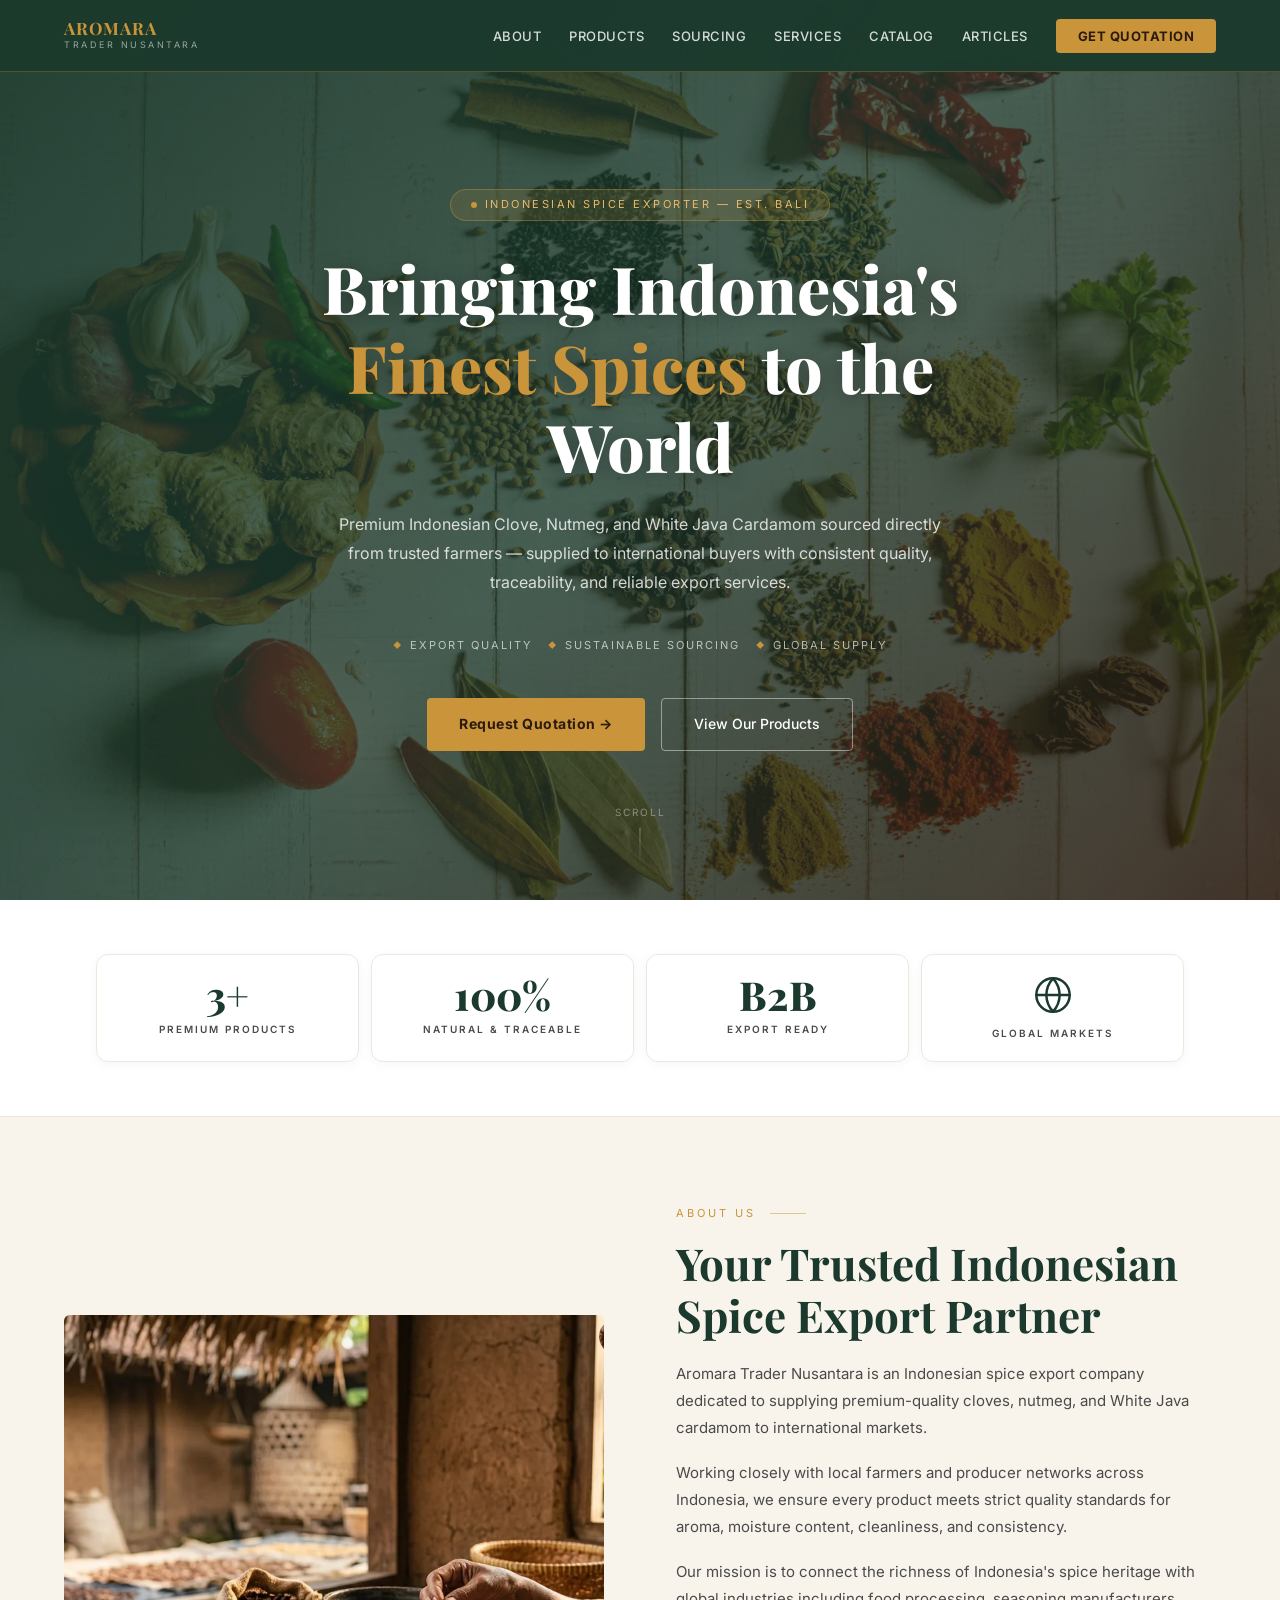
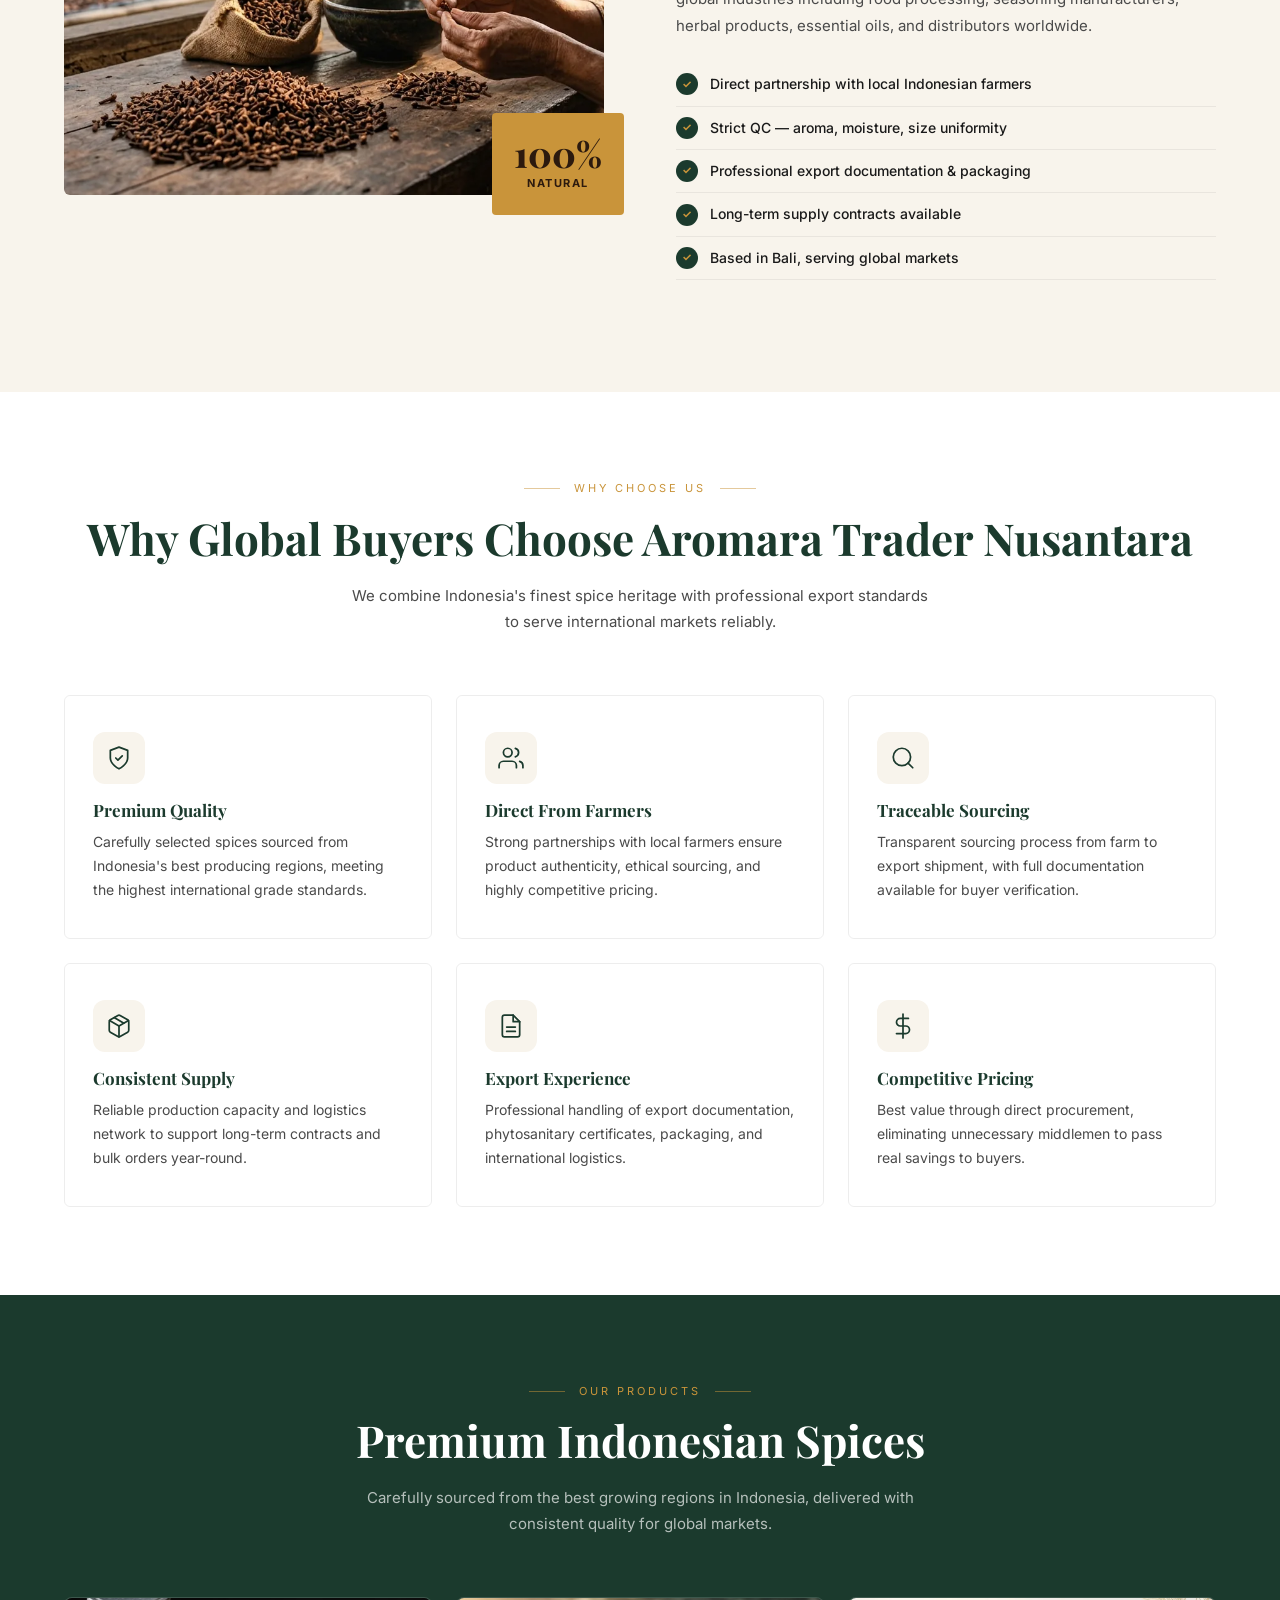
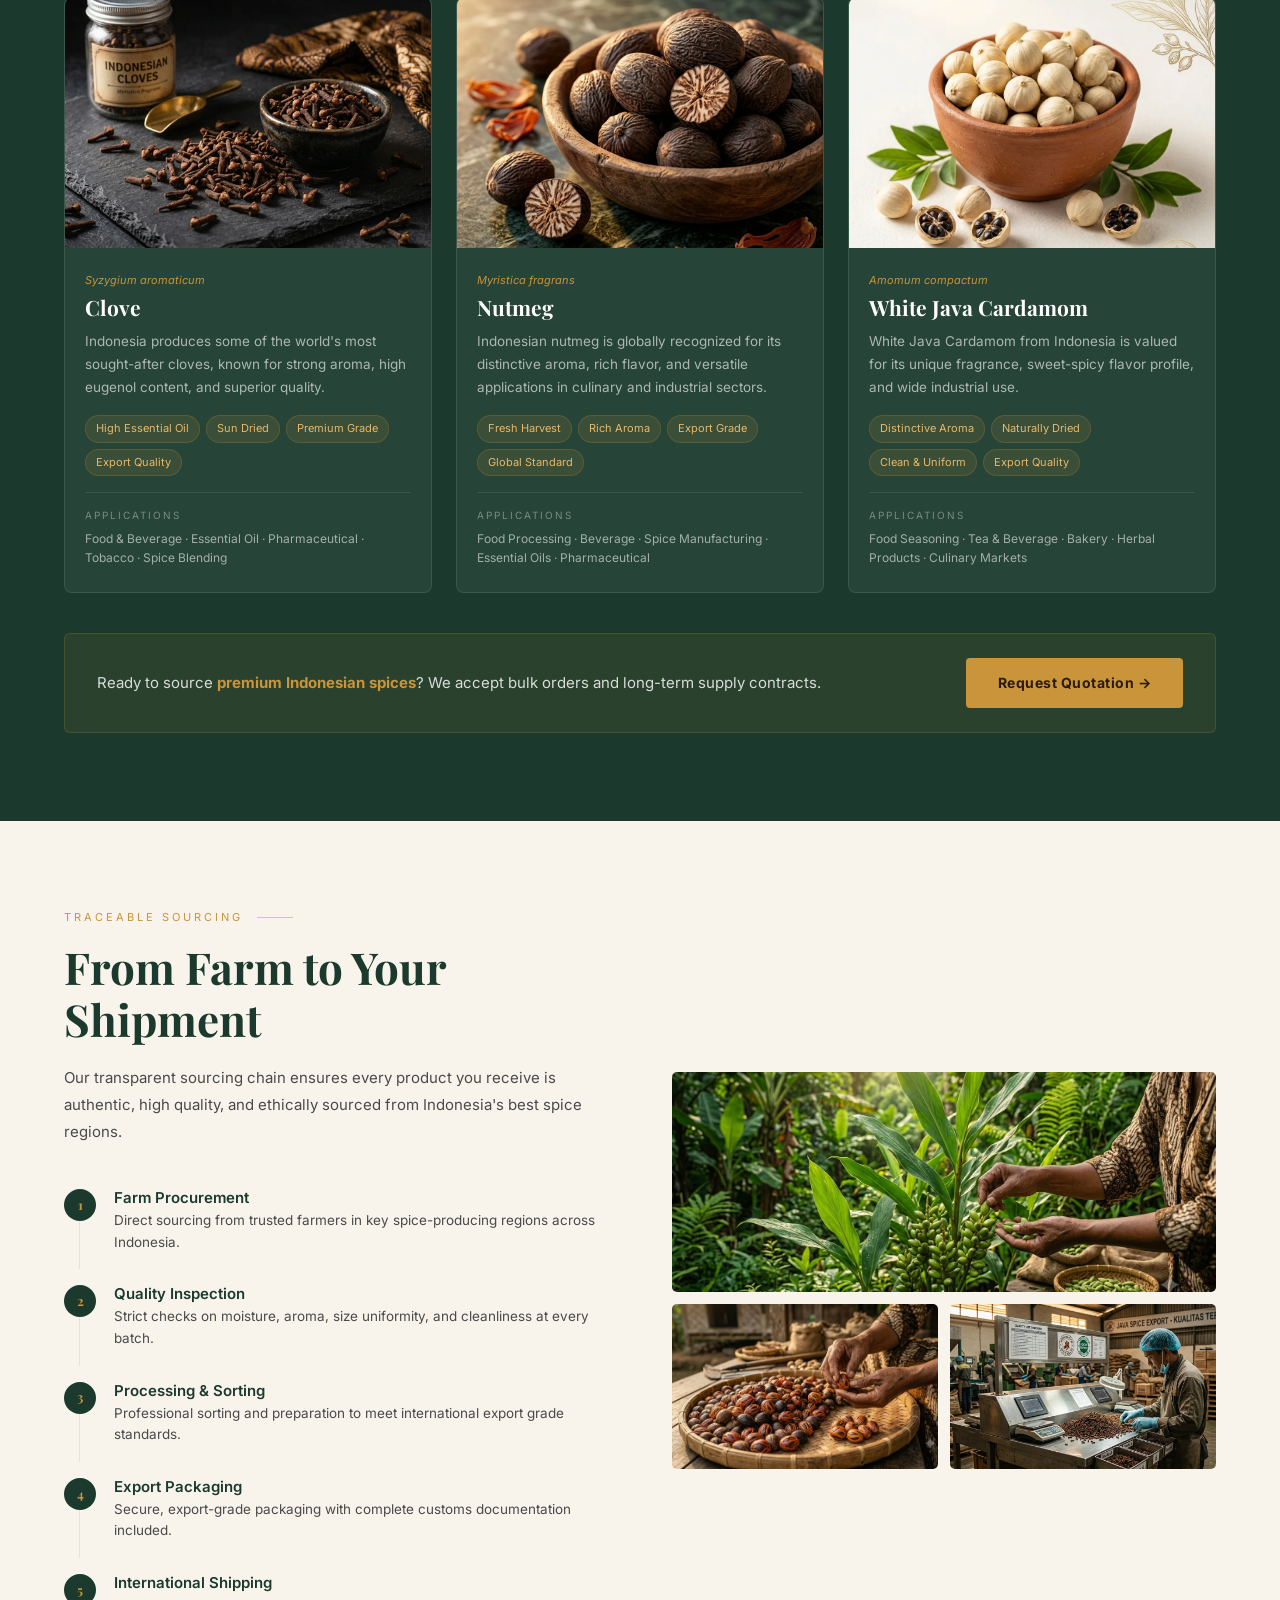
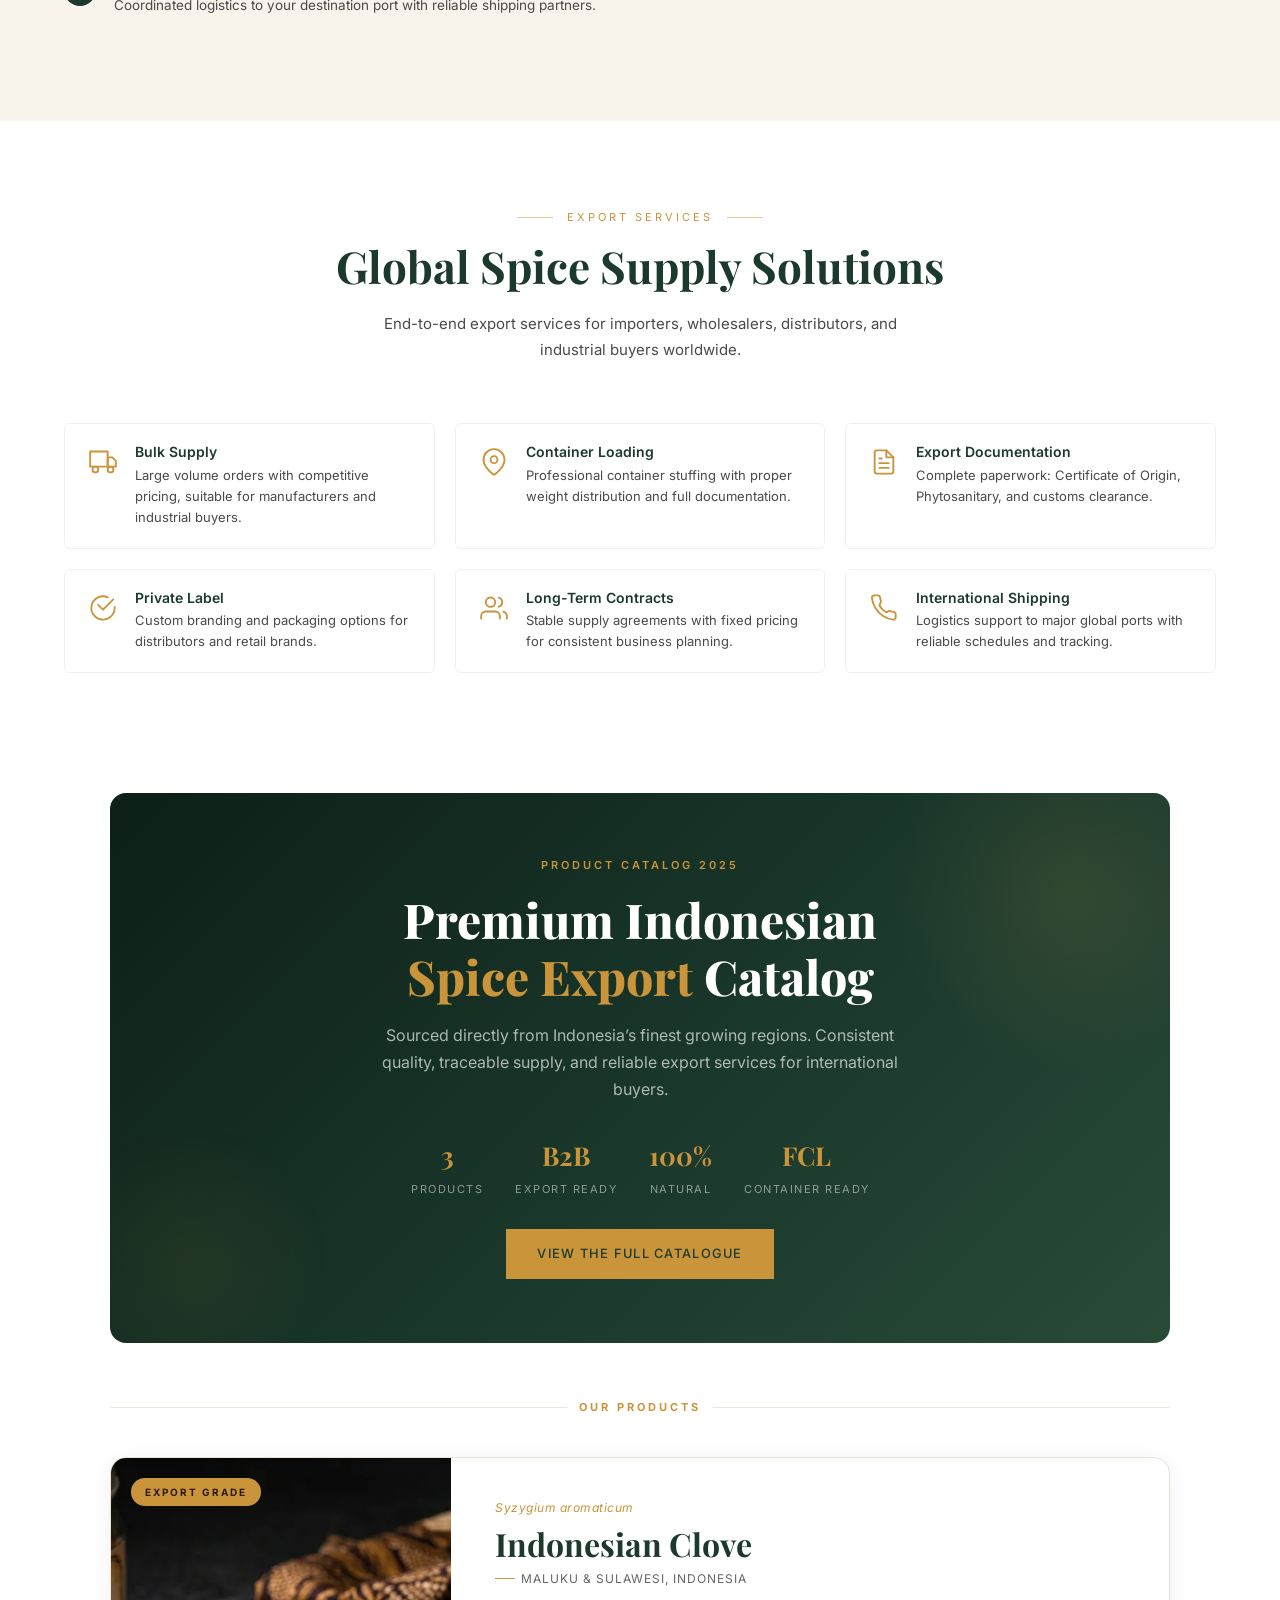
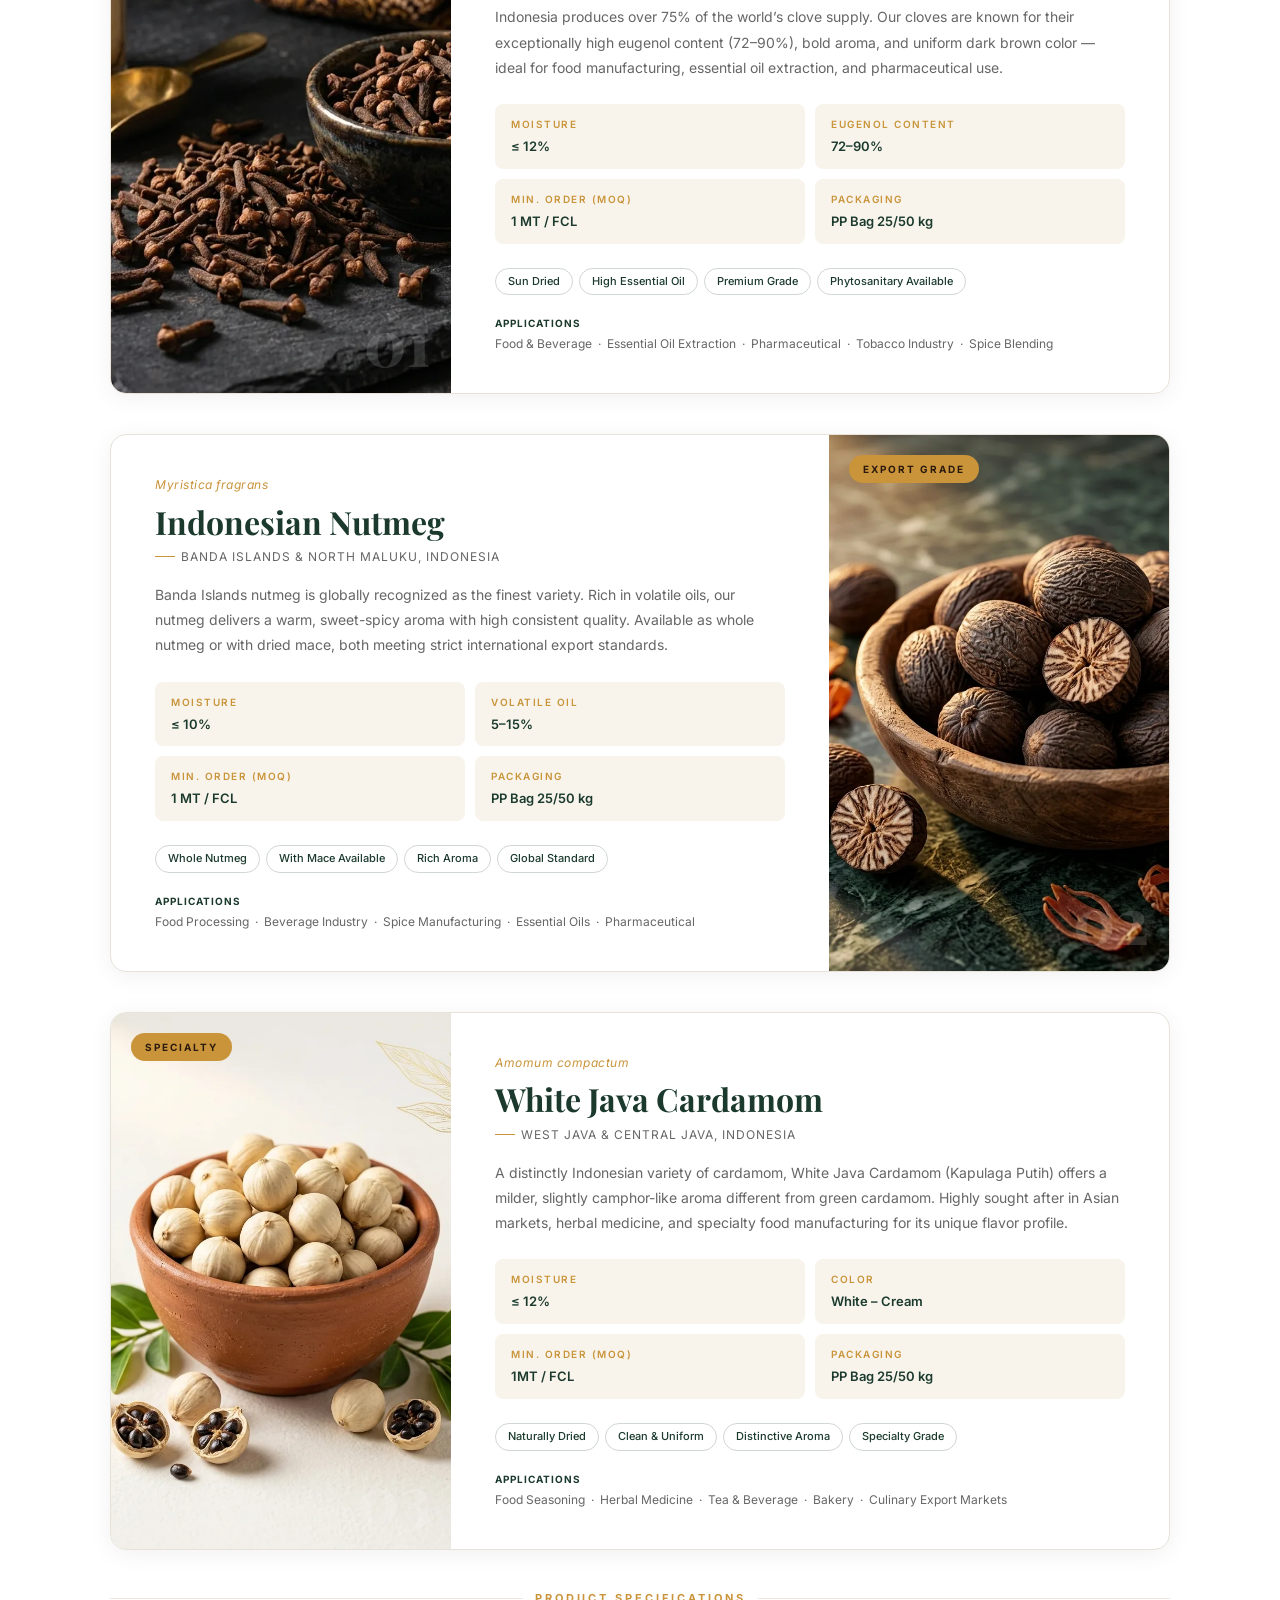
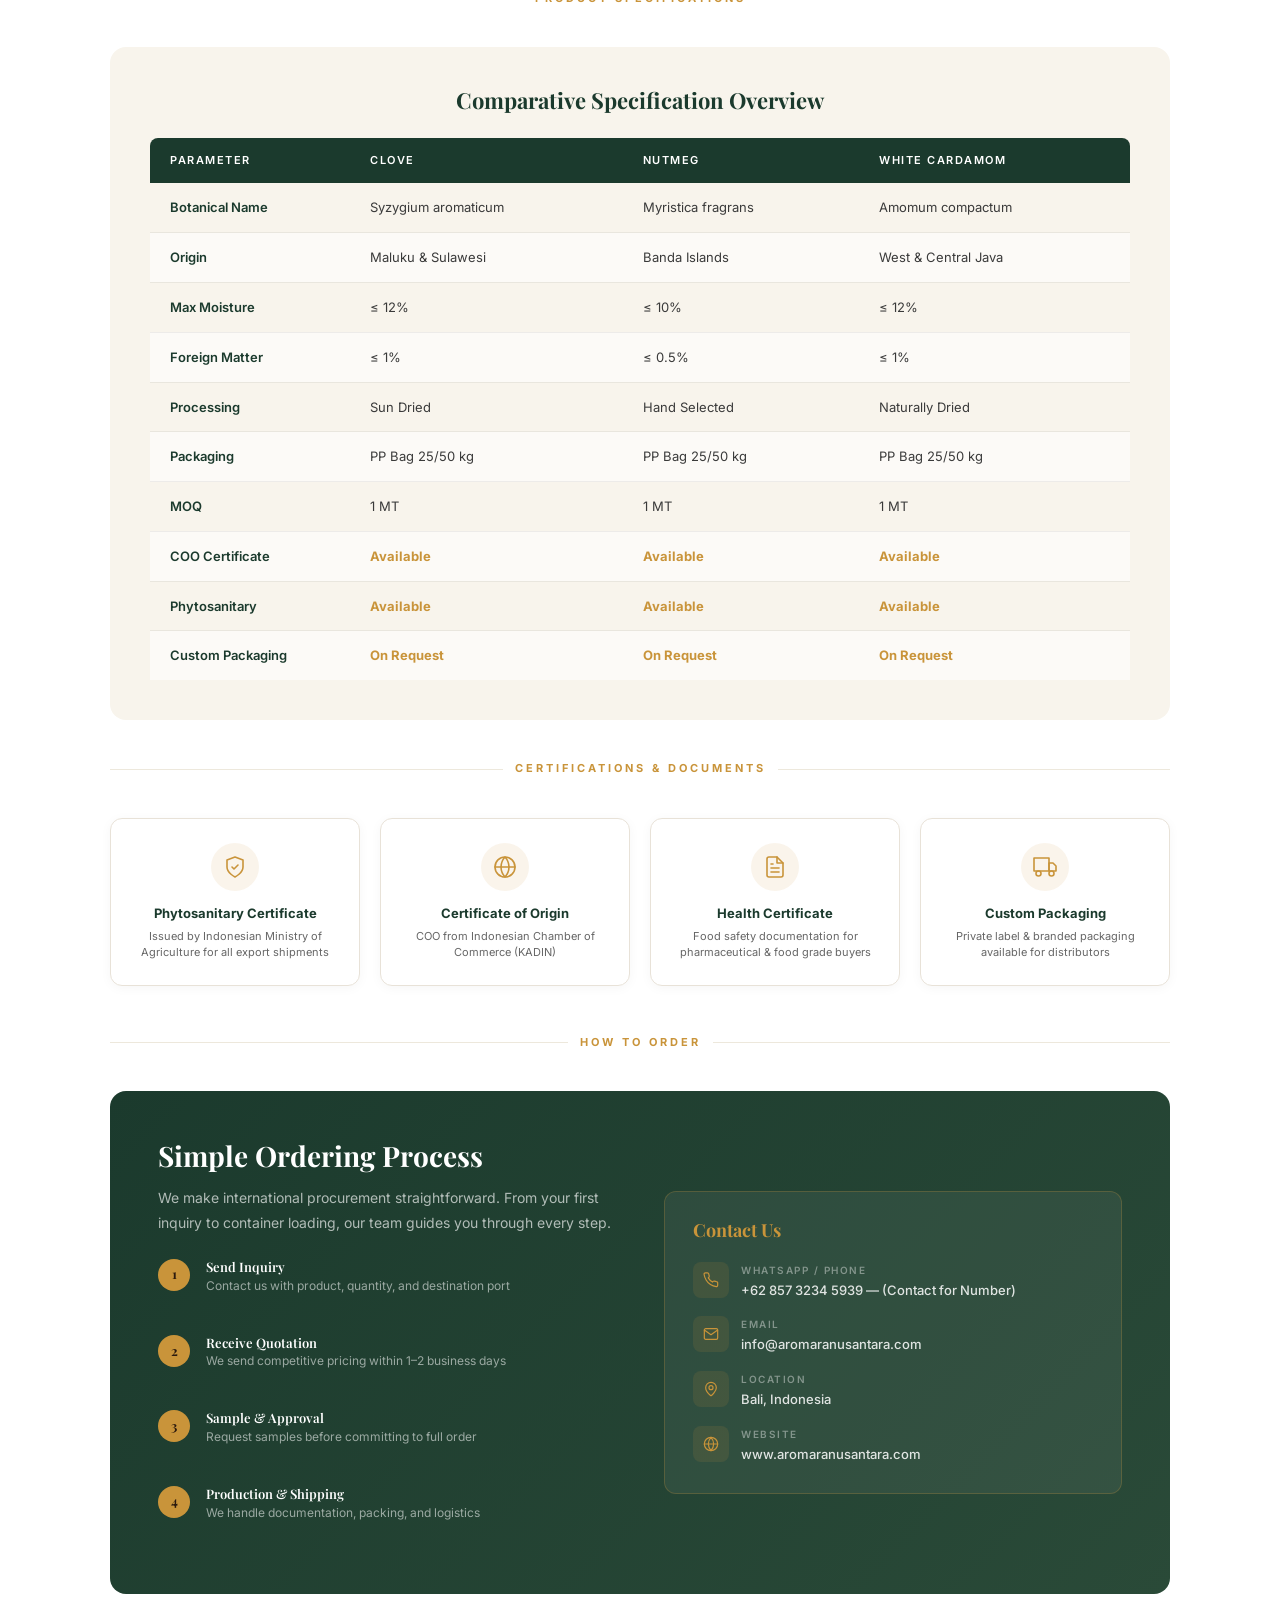
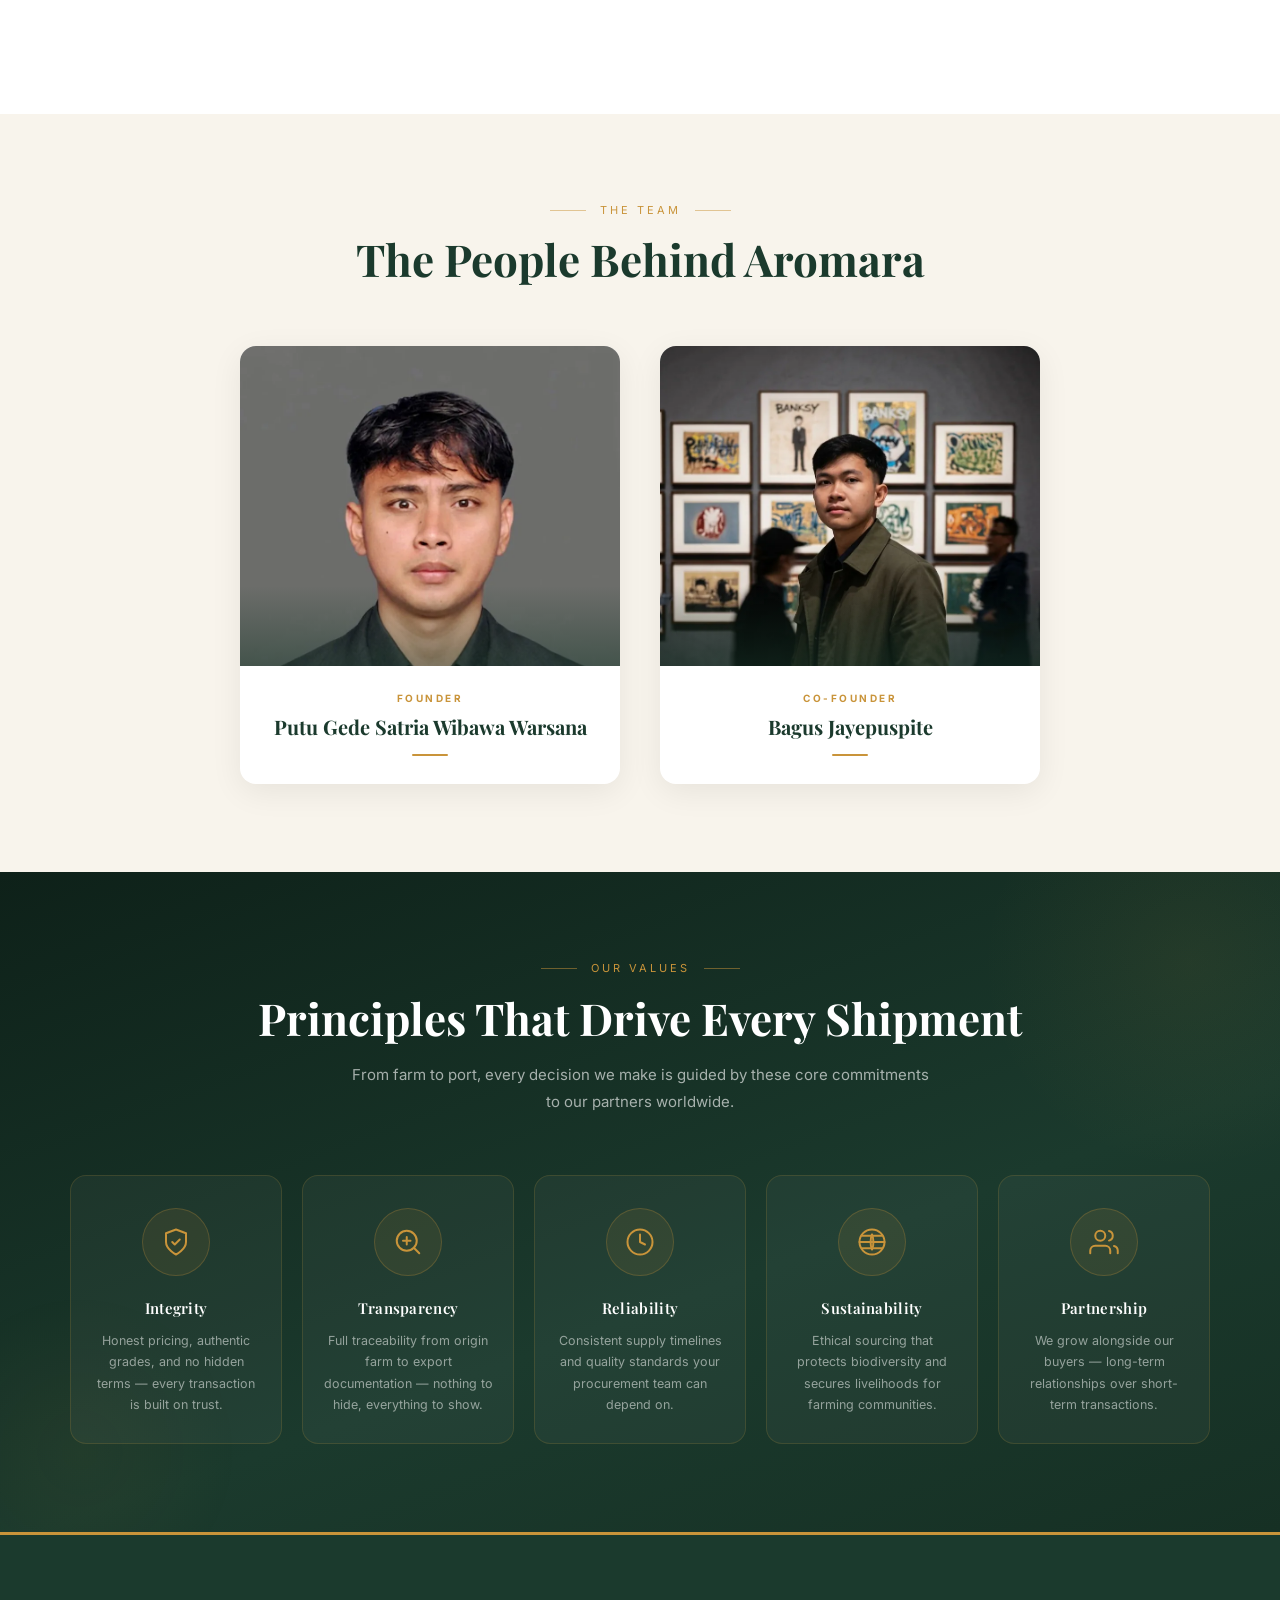
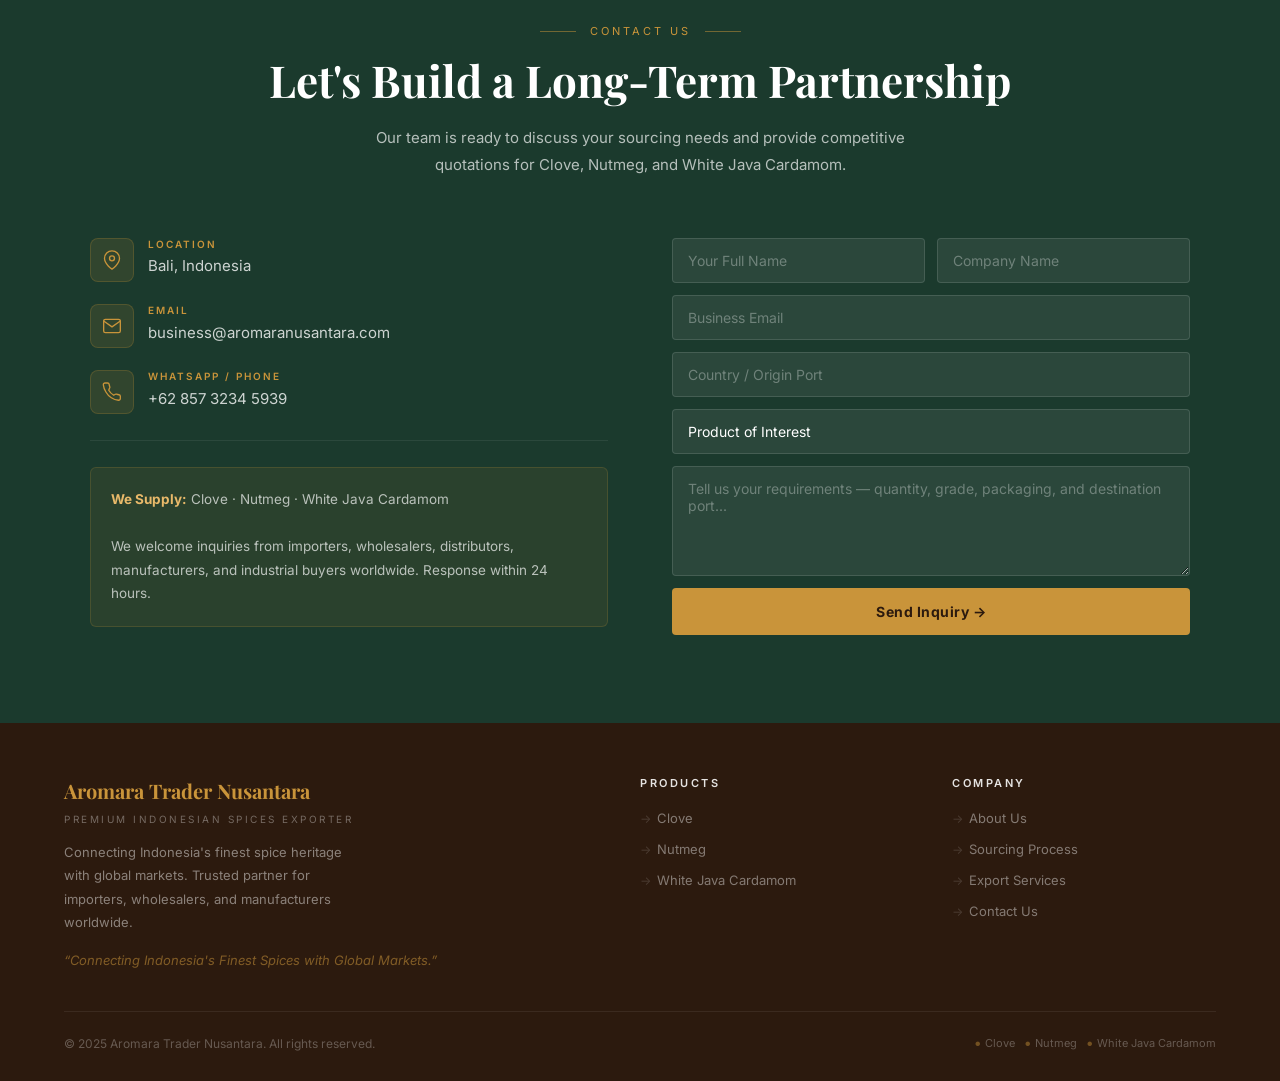
==== commit f76969f6: "Arahkan form inquiry ke business@aromaranusantara.com Sebelumnya kiriman dibuka lewat WhatsApp karen" ====
--- a/index.html
+++ b/index.html
@@ -499,6 +499,8 @@
 .arn-form-status.sukses{background:rgba(201,148,58,0.14);border:1px solid rgba(201,148,58,0.45);color:#F0E4CC}
 .arn-form-status.galat{background:rgba(180,60,50,0.16);border:1px solid rgba(180,60,50,0.5);color:#F3D6D2}
 .arn-form-status a{color:var(--gold-light);font-weight:600}
+.arn-honey{position:absolute;left:-9999px;width:1px;height:1px;opacity:0}
+.arn-form-btn[disabled]{opacity:.62;cursor:progress}
 </style>
 <script>/*<![CDATA[*/
 /* Gerbang animasi. Kelas arn-js hanya dipasang bila peramban benar-benar sanggup
@@ -1025,7 +1027,11 @@
         We welcome inquiries from importers, wholesalers, distributors, manufacturers, and industrial buyers worldwide. Response within 24 hours.
       </div>
 </div>
-<form action='mailto:business@aromaranusantara.com' class='arn-form' enctype='text/plain' id='arnInquiry' method='POST'>
+<form action='https://formsubmit.co/business@aromaranusantara.com' class='arn-form' id='arnInquiry' method='POST'>
+<input name='_subject' type='hidden' value='New spice inquiry - aromaranusantara.com'/>
+<input name='_template' type='hidden' value='table'/>
+<input name='_next' type='hidden' value='https://www.aromaranusantara.com/?inquiry=sent'/>
+<input class='arn-honey' name='_honey' tabindex='-1' type='text'/>
 <div class='arn-form-row'>
 <input name='name' placeholder='Your Full Name' required='' type='text'/>
 <input name='company' placeholder='Company Name' type='text'/>
@@ -1262,36 +1268,41 @@
 <script>
 //<![CDATA[
 (function(){
-  /* Kalau ID Formspree sudah ada, isi di sini - form akan mengirim normal ke sana
-     dan seluruh jalur WhatsApp di bawah dilewati. */
-  var FORMSPREE_ID = '';
-
-  var TUJUAN_WA = '6285732345939';
-  var TUJUAN_EMAIL = 'business@aromaranusantara.com';
-
-  var form = document.getElementById('arnInquiry');
+  var EMAIL   = 'business@aromaranusantara.com';
+  var AJAX    = 'https://formsubmit.co/ajax/' + EMAIL;
+  var WA      = '6285732345939';
+
+  var form   = document.getElementById('arnInquiry');
   if (!form) return;
   var status = document.getElementById('arnFormStatus');
-
-  if (FORMSPREE_ID) {
-    form.setAttribute('action', 'https://formspree.io/f/' + FORMSPREE_ID);
-    form.removeAttribute('enctype');
-    return;
+  var tombol = form.querySelector('.arn-form-btn');
+  var labelTombol = tombol ? tombol.innerHTML : '';
+
+  function tampilkan(kelas, html){
+    if (!status) return;
+    status.className = 'arn-form-status tampil ' + kelas;
+    status.innerHTML = html;
+  }
+
+  /* kembali dari jalur tanpa-JS: FormSubmit memulangkan ke ?inquiry=sent */
+  if (/[?&]inquiry=sent\b/.test(location.search)) {
+    tampilkan('sukses', 'Thank you. Your inquiry has been sent to our team and we will reply within 24 hours.');
+    if (history.replaceState) {
+      history.replaceState({}, '', location.pathname + location.hash);
+    }
   }
 
   function ambil(nama){
     var el = form.elements[nama];
     return el && el.value ? String(el.value).trim() : '';
   }
-
   function labelProduk(){
     var el = form.elements['product'];
     if (!el || !el.value) return '';
     return el.options[el.selectedIndex].text;
   }
-
-  function susunPesan(){
-    var baris = [
+  function pesanRingkas(){
+    return [
       'New spice inquiry from aromaranusantara.com',
       '',
       'Name: ' + ambil('name'),
@@ -1302,39 +1313,59 @@
       '',
       'Requirements:',
       ambil('message') || '-'
-    ];
-    return baris.join('\n');
-  }
-
-  function tampilkan(kelas, html){
-    if (!status) return;
-    status.className = 'arn-form-status tampil ' + kelas;
-    status.innerHTML = html;
+    ].join('\n');
+  }
+  function jalurCadangan(alasan){
+    var teks = encodeURIComponent(pesanRingkas());
+    tampilkan('galat', alasan
+      + ' You can still reach us directly &#8212; '
+      + '<a href="https://wa.me/' + WA + '?text=' + teks + '" target="_blank" rel="noopener">send this on WhatsApp</a> '
+      + 'or <a href="mailto:' + EMAIL + '?subject='
+      + encodeURIComponent('Spice inquiry - ' + (ambil('company') || ambil('name')))
+      + '&body=' + teks + '">email it to ' + EMAIL + '</a>.');
   }
 
   form.addEventListener('submit', function(e){
+    /* tanpa fetch, biarkan POST biasa ke FormSubmit berjalan apa adanya */
+    if (typeof window.fetch !== 'function') return;
     e.preventDefault();
     if (form.checkValidity && !form.checkValidity()) { form.reportValidity(); return; }
-
-    var pesan = susunPesan();
-    var tautanEmail = 'mailto:' + TUJUAN_EMAIL
-      + '?subject=' + encodeURIComponent('Spice inquiry - ' + (ambil('company') || ambil('name')))
-      + '&body=' + encodeURIComponent(pesan);
-
-    var jendela = window.open('https://wa.me/' + TUJUAN_WA + '?text=' + encodeURIComponent(pesan),
-                              '_blank', 'noopener');
-
-    if (jendela) {
-      tampilkan('sukses',
-        'Opening WhatsApp with your inquiry ready to send. '
-        + 'Prefer email? <a href="' + tautanEmail + '">Send it to ' + TUJUAN_EMAIL + '</a> instead.');
-    } else {
-      tampilkan('galat',
-        'Your browser blocked the WhatsApp window. '
-        + '<a href="https://wa.me/' + TUJUAN_WA + '?text=' + encodeURIComponent(pesan)
-        + '" target="_blank" rel="noopener">Open WhatsApp</a> '
-        + 'or <a href="' + tautanEmail + '">send by email</a>.');
-    }
+    if (ambil('_honey')) return;   /* jebakan bot */
+
+    if (tombol) { tombol.disabled = true; tombol.innerHTML = 'Sending&#8230;'; }
+    tampilkan('sukses', 'Sending your inquiry&#8230;');
+
+    var muatan = {
+      name:    ambil('name'),
+      company: ambil('company') || '-',
+      email:   ambil('email'),
+      country: ambil('country') || '-',
+      product: labelProduk() || '-',
+      message: ambil('message') || '-',
+      _subject: 'New spice inquiry - ' + (ambil('company') || ambil('name')),
+      _template: 'table',
+      _captcha: 'false'
+    };
+
+    fetch(AJAX, {
+      method: 'POST',
+      headers: {'Content-Type': 'application/json', 'Accept': 'application/json'},
+      body: JSON.stringify(muatan)
+    })
+    .then(function(r){ return r.json().catch(function(){ return {}; }); })
+    .then(function(d){
+      if (tombol) { tombol.disabled = false; tombol.innerHTML = labelTombol; }
+      if (d && String(d.success) === 'true') {
+        form.reset();
+        tampilkan('sukses', 'Thank you. Your inquiry has been sent to our team and we will reply within 24 hours.');
+      } else {
+        jalurCadangan('We could not send that automatically.');
+      }
+    })
+    .catch(function(){
+      if (tombol) { tombol.disabled = false; tombol.innerHTML = labelTombol; }
+      jalurCadangan('The connection failed.');
+    });
   });
 })();
 //]]>
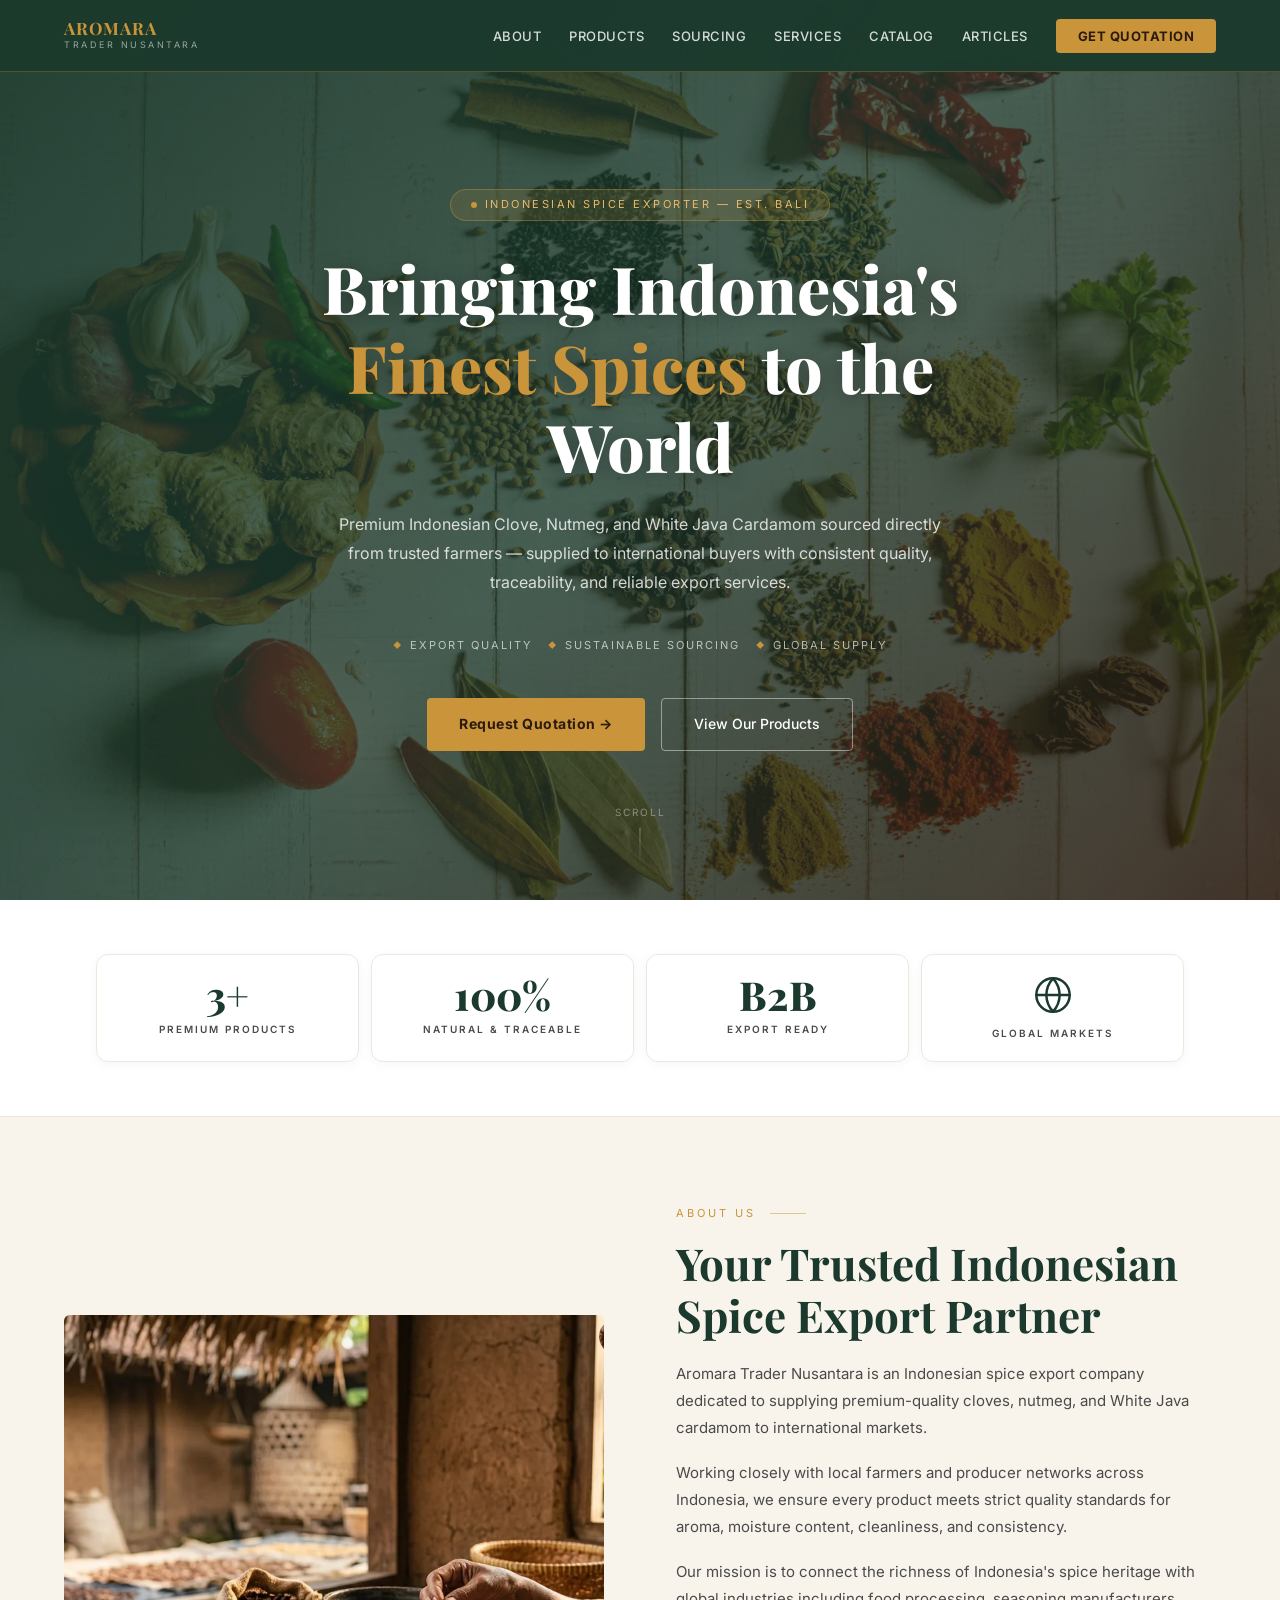
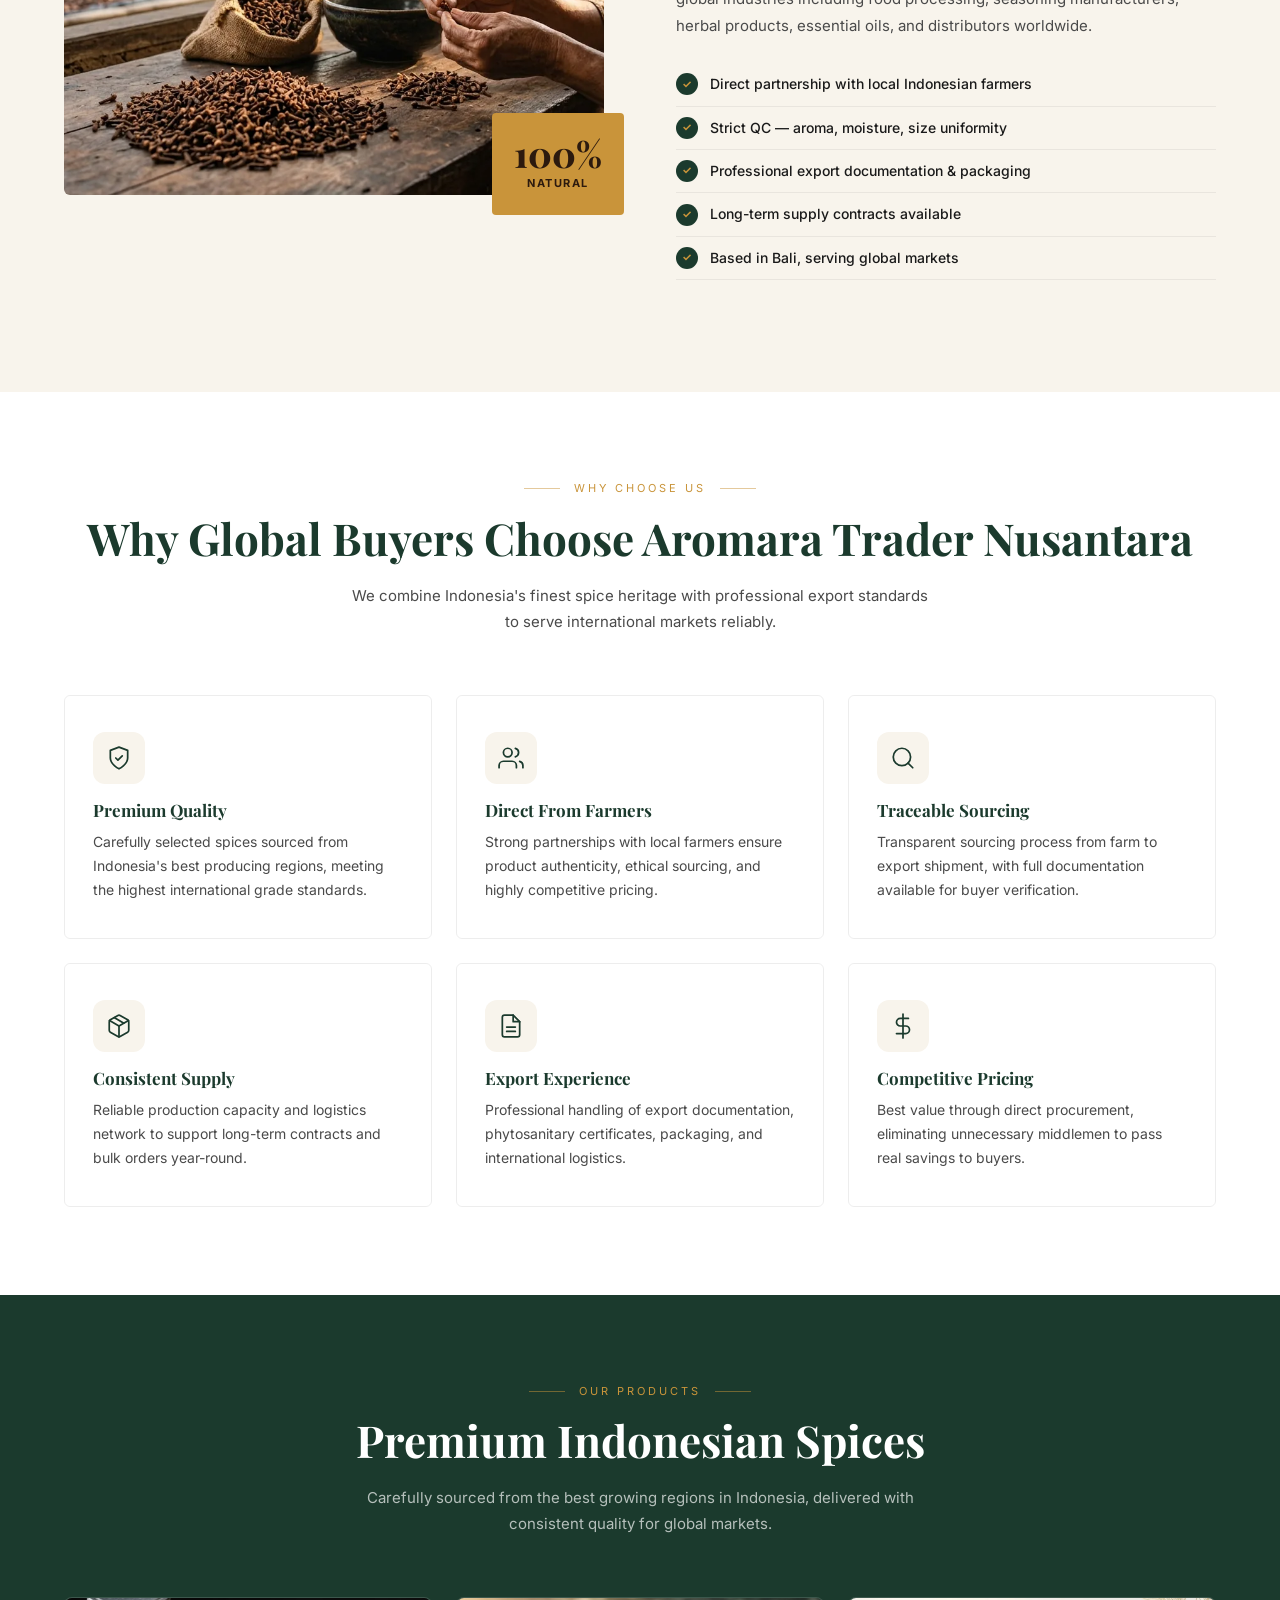
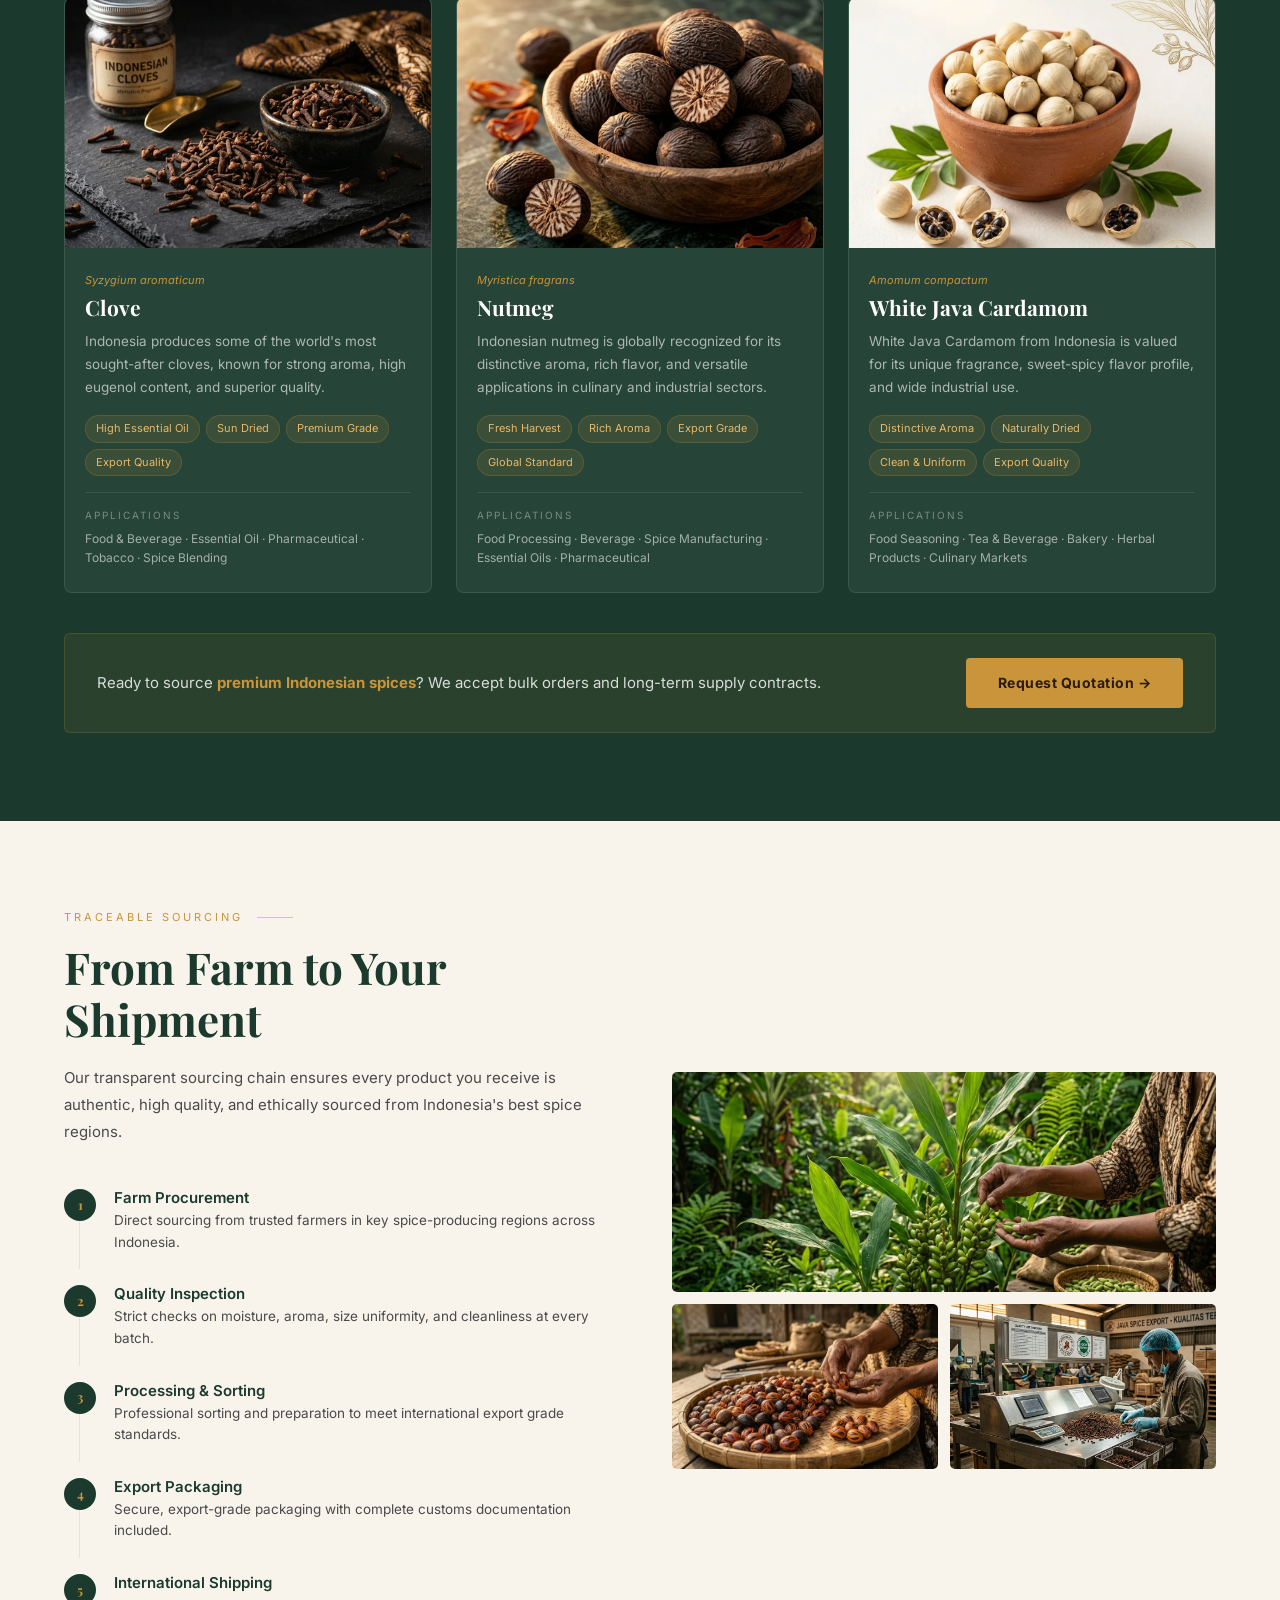
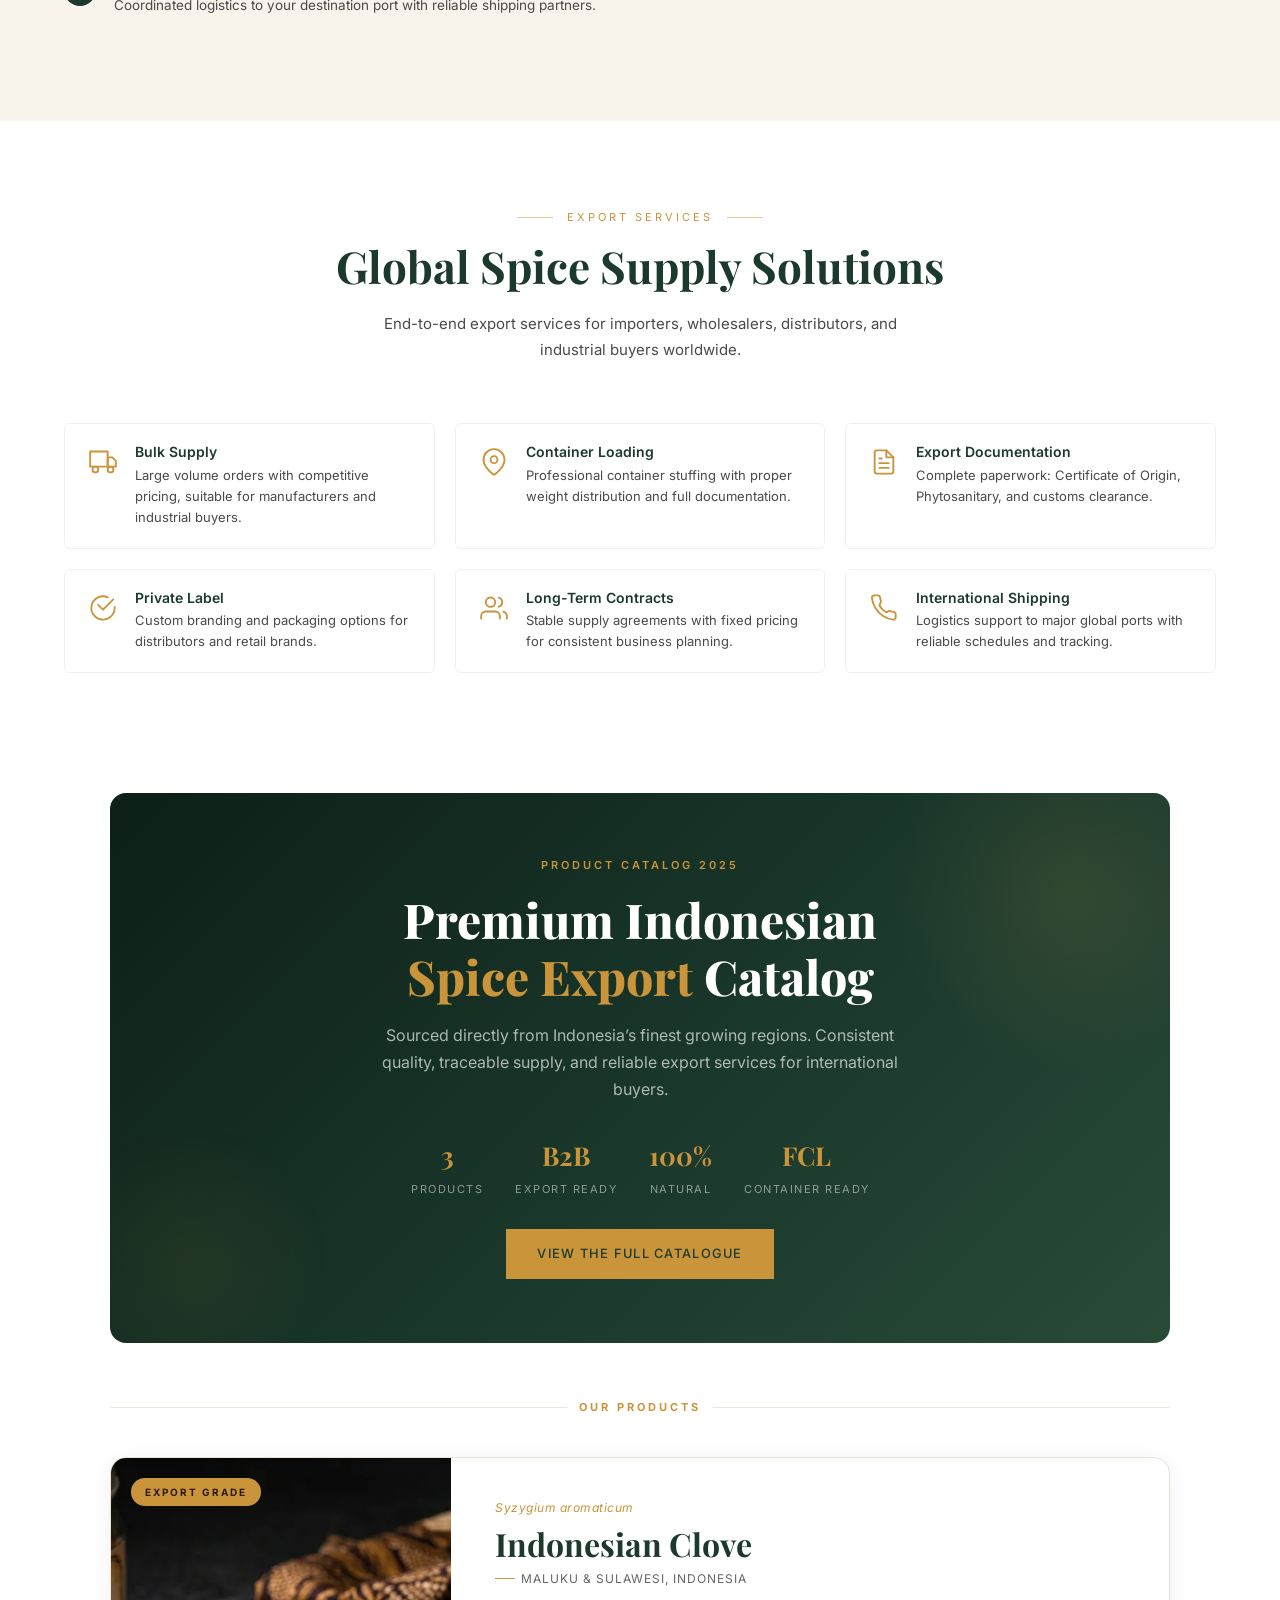
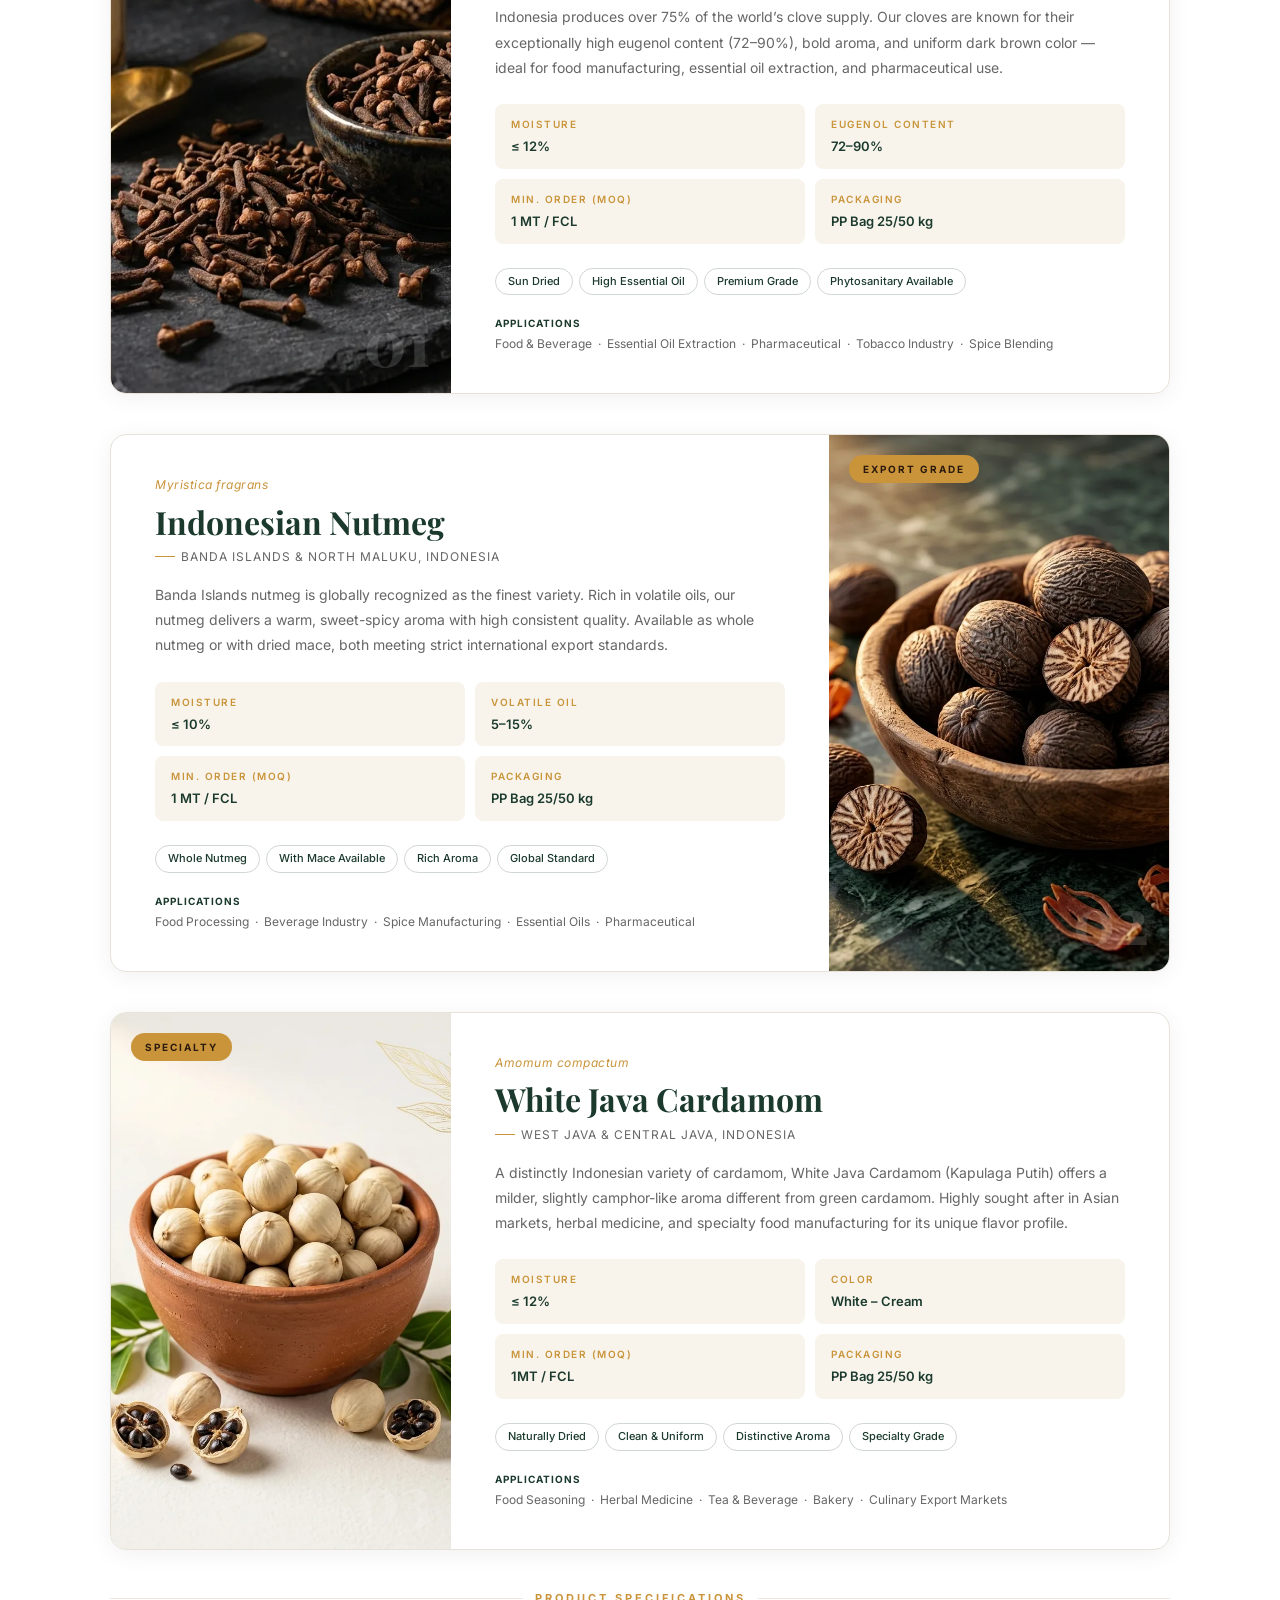
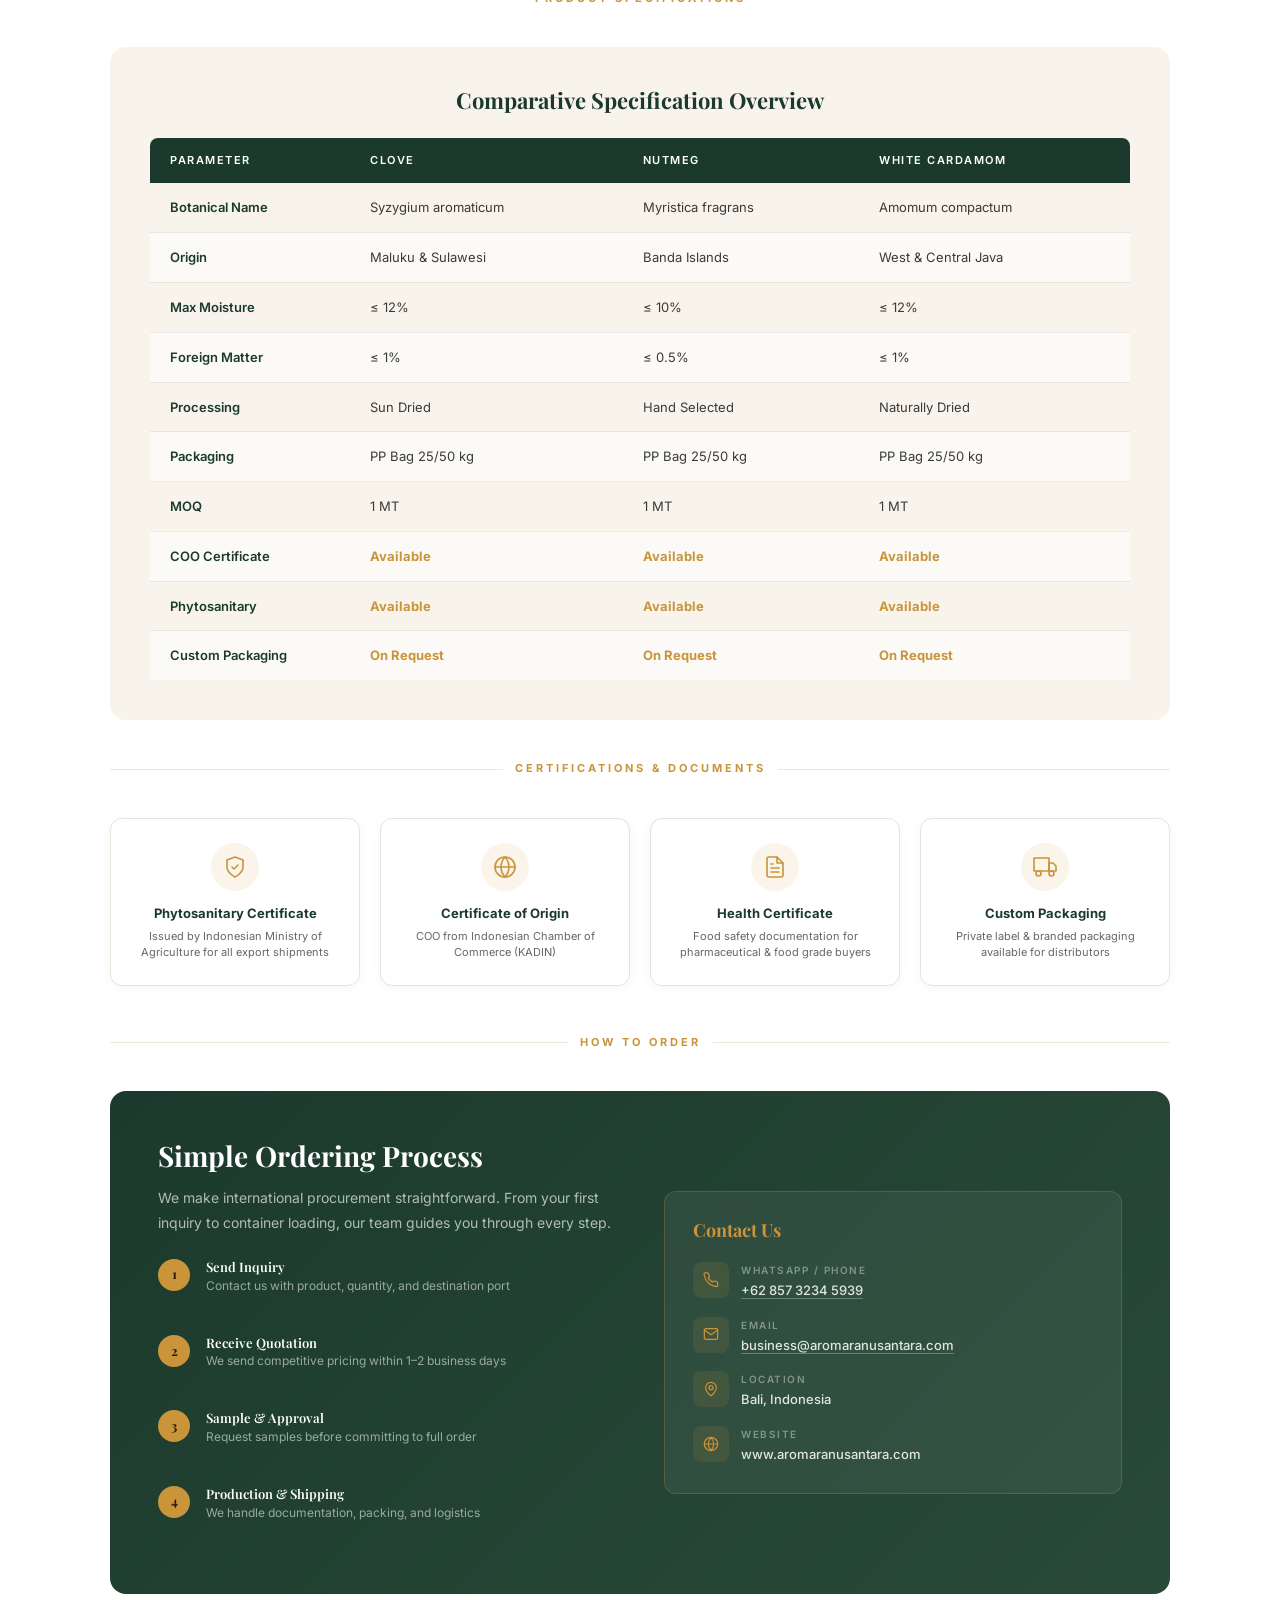
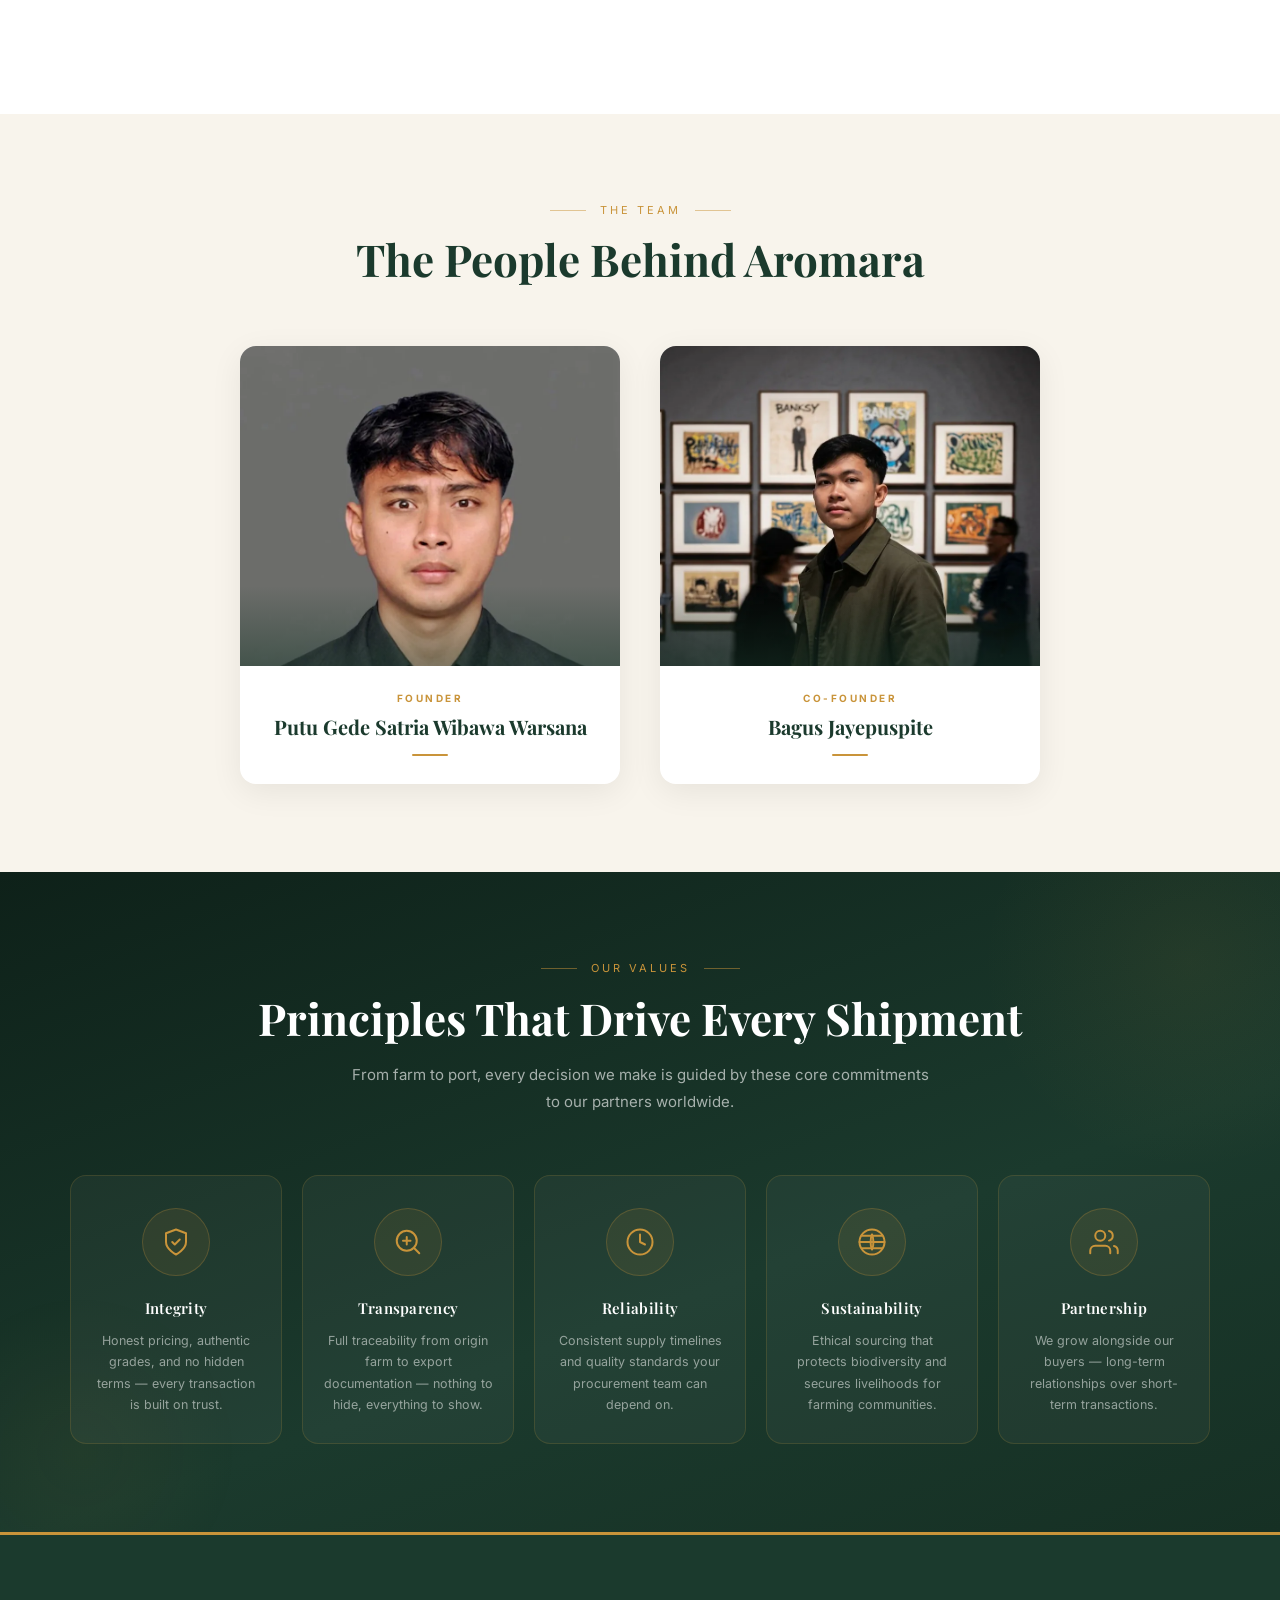
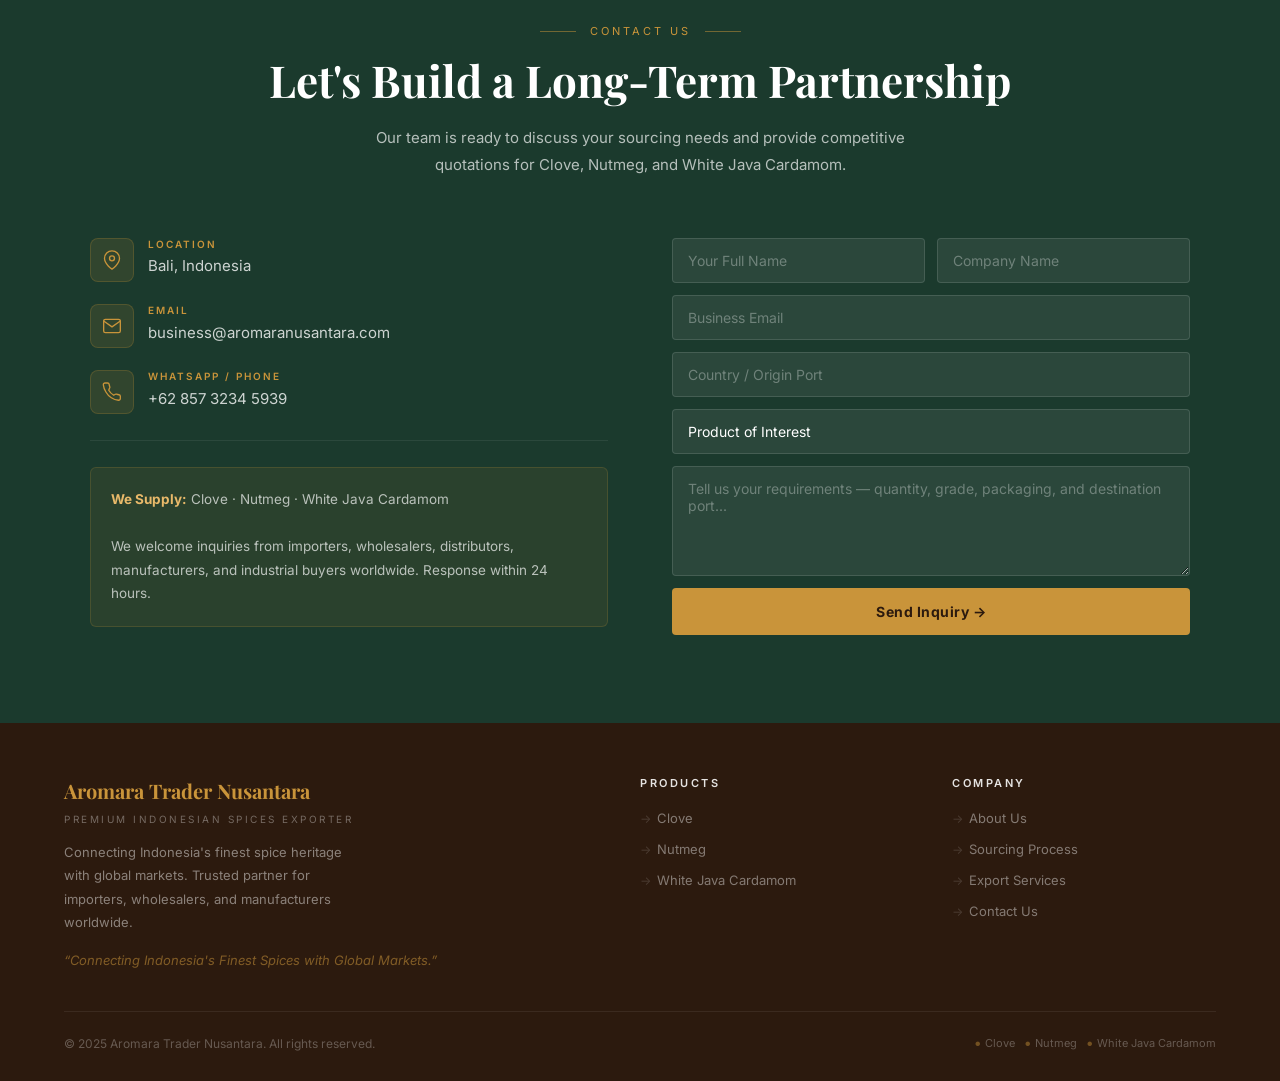
==== commit 1b466cd4: "Perbaiki kotak kontak di section katalog - Email tertulis info@aromaranusantara.com, padahal alamat " ====
--- a/index.html
+++ b/index.html
@@ -462,6 +462,8 @@
 .cat-contact-icon svg{width:16px;height:16px;stroke:var(--gold);stroke-width:1.8;fill:none;stroke-linecap:round;stroke-linejoin:round}
 .cat-contact-item-label{font-size:10px;font-weight:600;letter-spacing:1.5px;text-transform:uppercase;color:rgba(255,255,255,0.4);margin-bottom:2px}
 .cat-contact-item-val{font-size:13px;color:rgba(255,255,255,0.85);font-weight:500}
+.cat-contact-item-val a{color:inherit;text-decoration:none;border-bottom:1px solid rgba(255,255,255,0.28);transition:border-color .2s,color .2s}
+.cat-contact-item-val a:hover{color:var(--gold-light);border-bottom-color:var(--gold-light)}
 /* FOOTER */
 .cat-footer{text-align:center;padding:32px;background:var(--cream);border-radius:12px}
 .cat-footer-brand{font-family:'Playfair Display',serif;font-size:20px;font-weight:700;color:var(--green);margin-bottom:4px}
@@ -901,13 +903,13 @@
 <div class='cat-contact-icon'>
 <svg viewBox='0 0 24 24'><path d='M22 16.92v3a2 2 0 0 1-2.18 2 19.79 19.79 0 0 1-8.63-3.07A19.5 19.5 0 0 1 4.69 12 19.79 19.79 0 0 1 1.61 3.4 2 2 0 0 1 3.6 1.21h3a2 2 0 0 1 2 1.72c.127.96.361 1.903.7 2.81a2 2 0 0 1-.45 2.11L7.91 8.82a16 16 0 0 0 6.29 6.29l.94-.94a2 2 0 0 1 2.11-.45c.907.339 1.85.573 2.81.7A2 2 0 0 1 22 16.92z'></path></svg>
 </div>
-<div><div class='cat-contact-item-label'>WhatsApp / Phone</div><div class='cat-contact-item-val'>+62 857 3234 5939 &#8212; (Contact for Number)</div></div>
+<div><div class='cat-contact-item-label'>WhatsApp / Phone</div><div class='cat-contact-item-val'><a href='https://wa.me/6285732345939'>+62 857 3234 5939</a></div></div>
 </div>
 <div class='cat-contact-item'>
 <div class='cat-contact-icon'>
 <svg viewBox='0 0 24 24'><path d='M4 4h16c1.1 0 2 .9 2 2v12c0 1.1-.9 2-2 2H4c-1.1 0-2-.9-2-2V6c0-1.1.9-2 2-2z'></path><polyline points='22,6 12,13 2,6'></polyline></svg>
 </div>
-<div><div class='cat-contact-item-label'>Email</div><div class='cat-contact-item-val'>info@aromaranusantara.com</div></div>
+<div><div class='cat-contact-item-label'>Email</div><div class='cat-contact-item-val'><a href='mailto:business@aromaranusantara.com'>business@aromaranusantara.com</a></div></div>
 </div>
 <div class='cat-contact-item'>
 <div class='cat-contact-icon'>
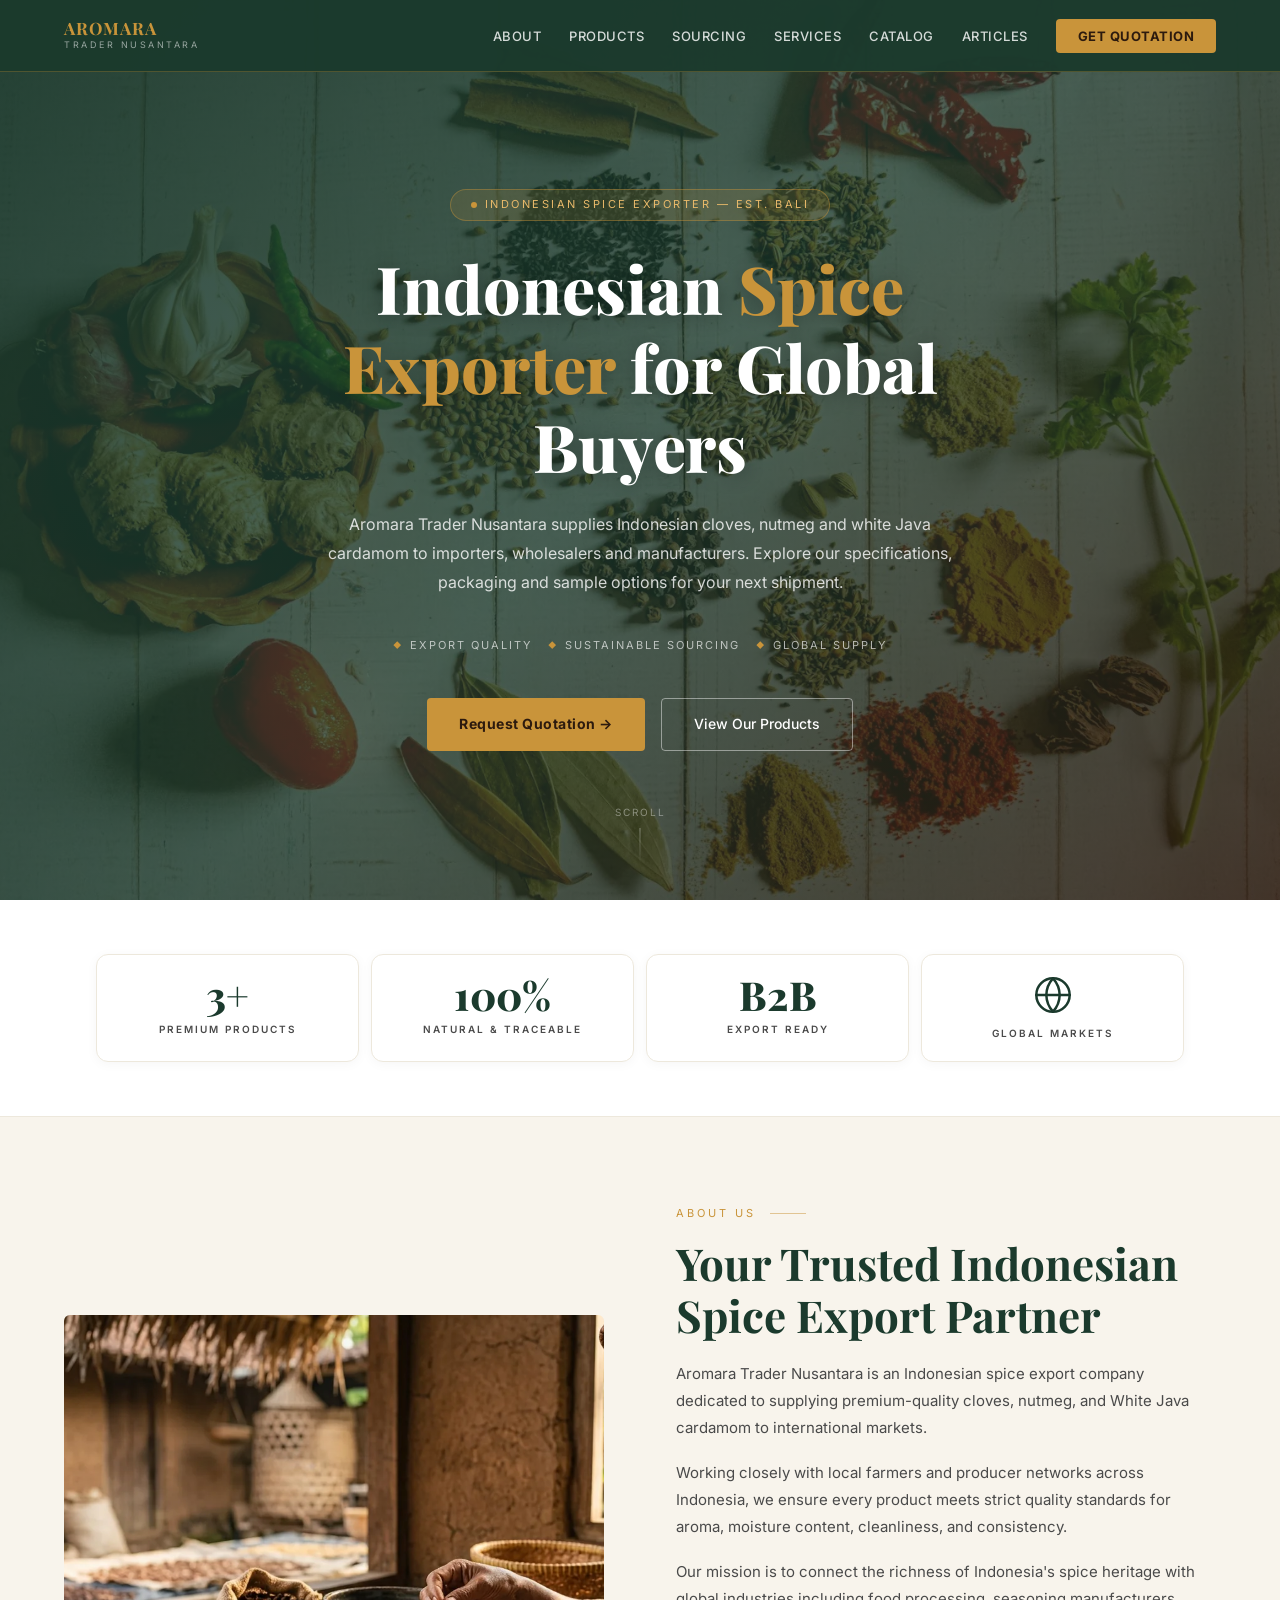
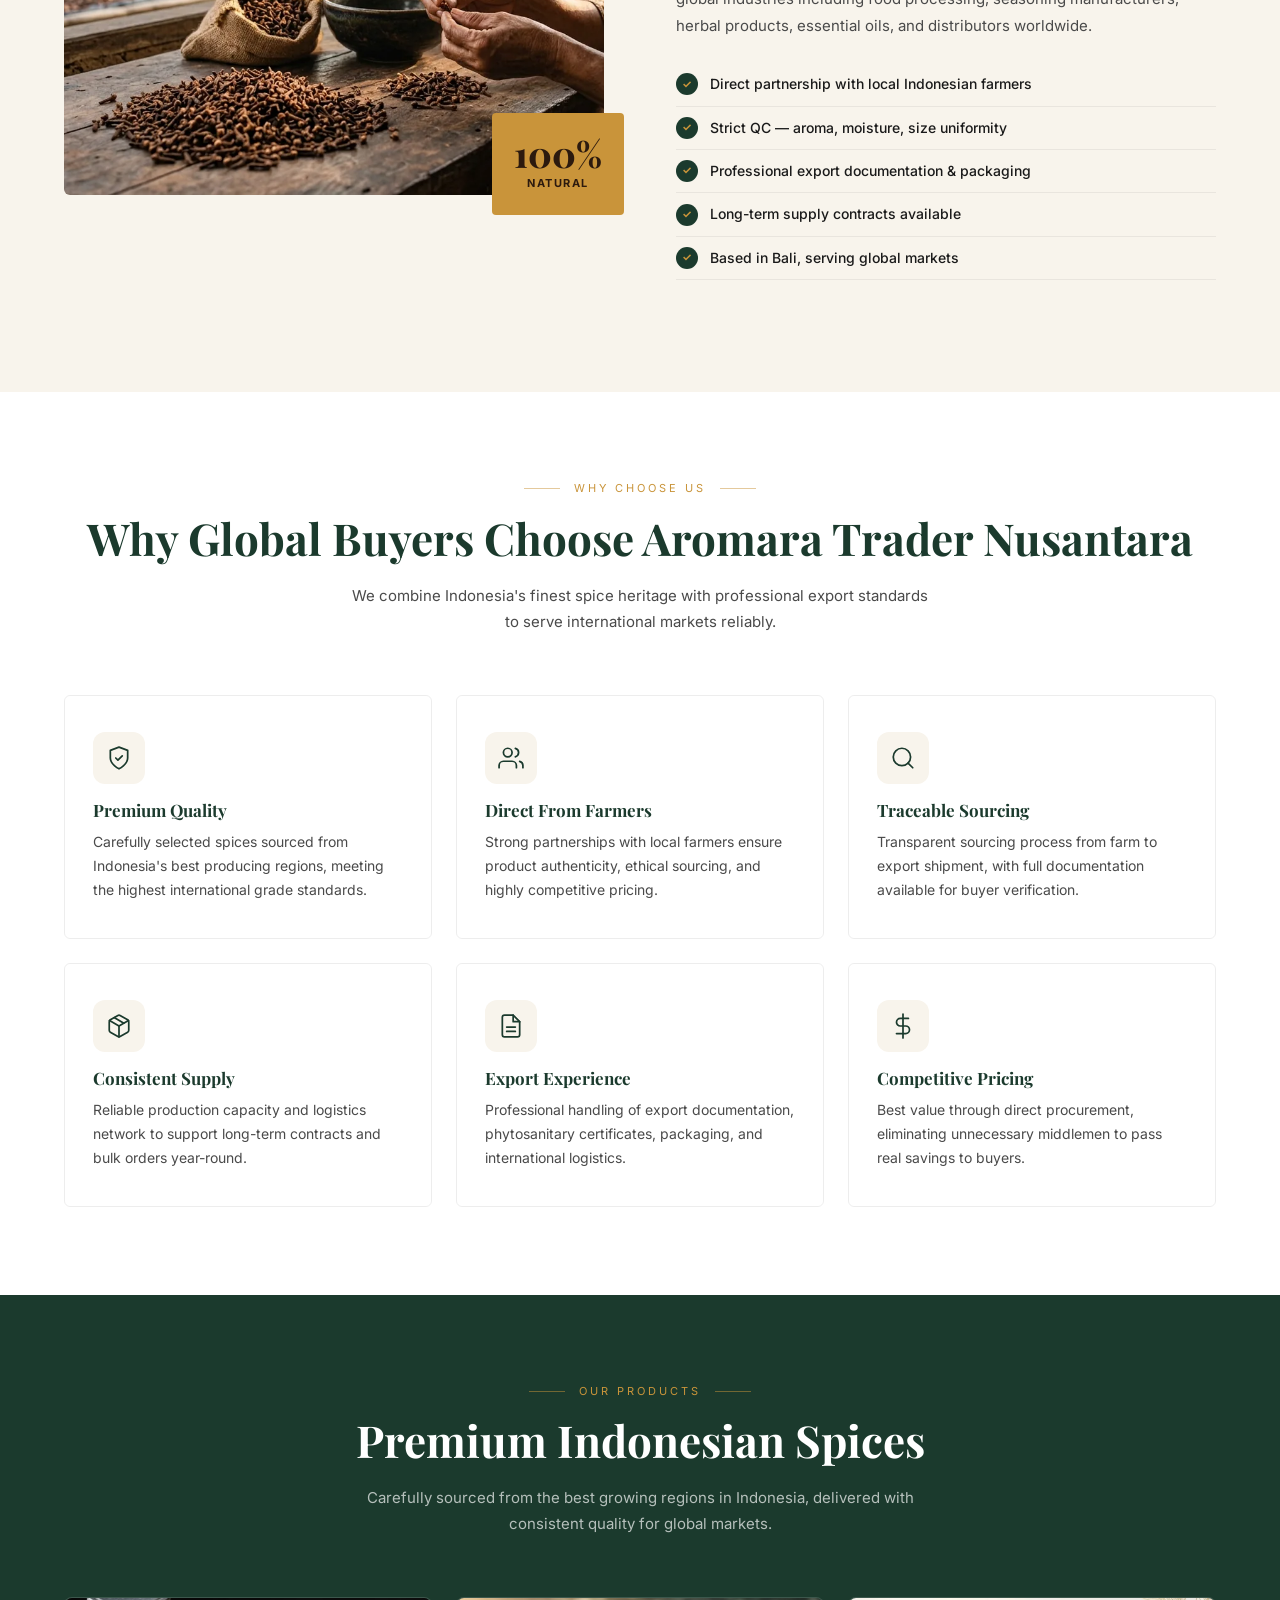
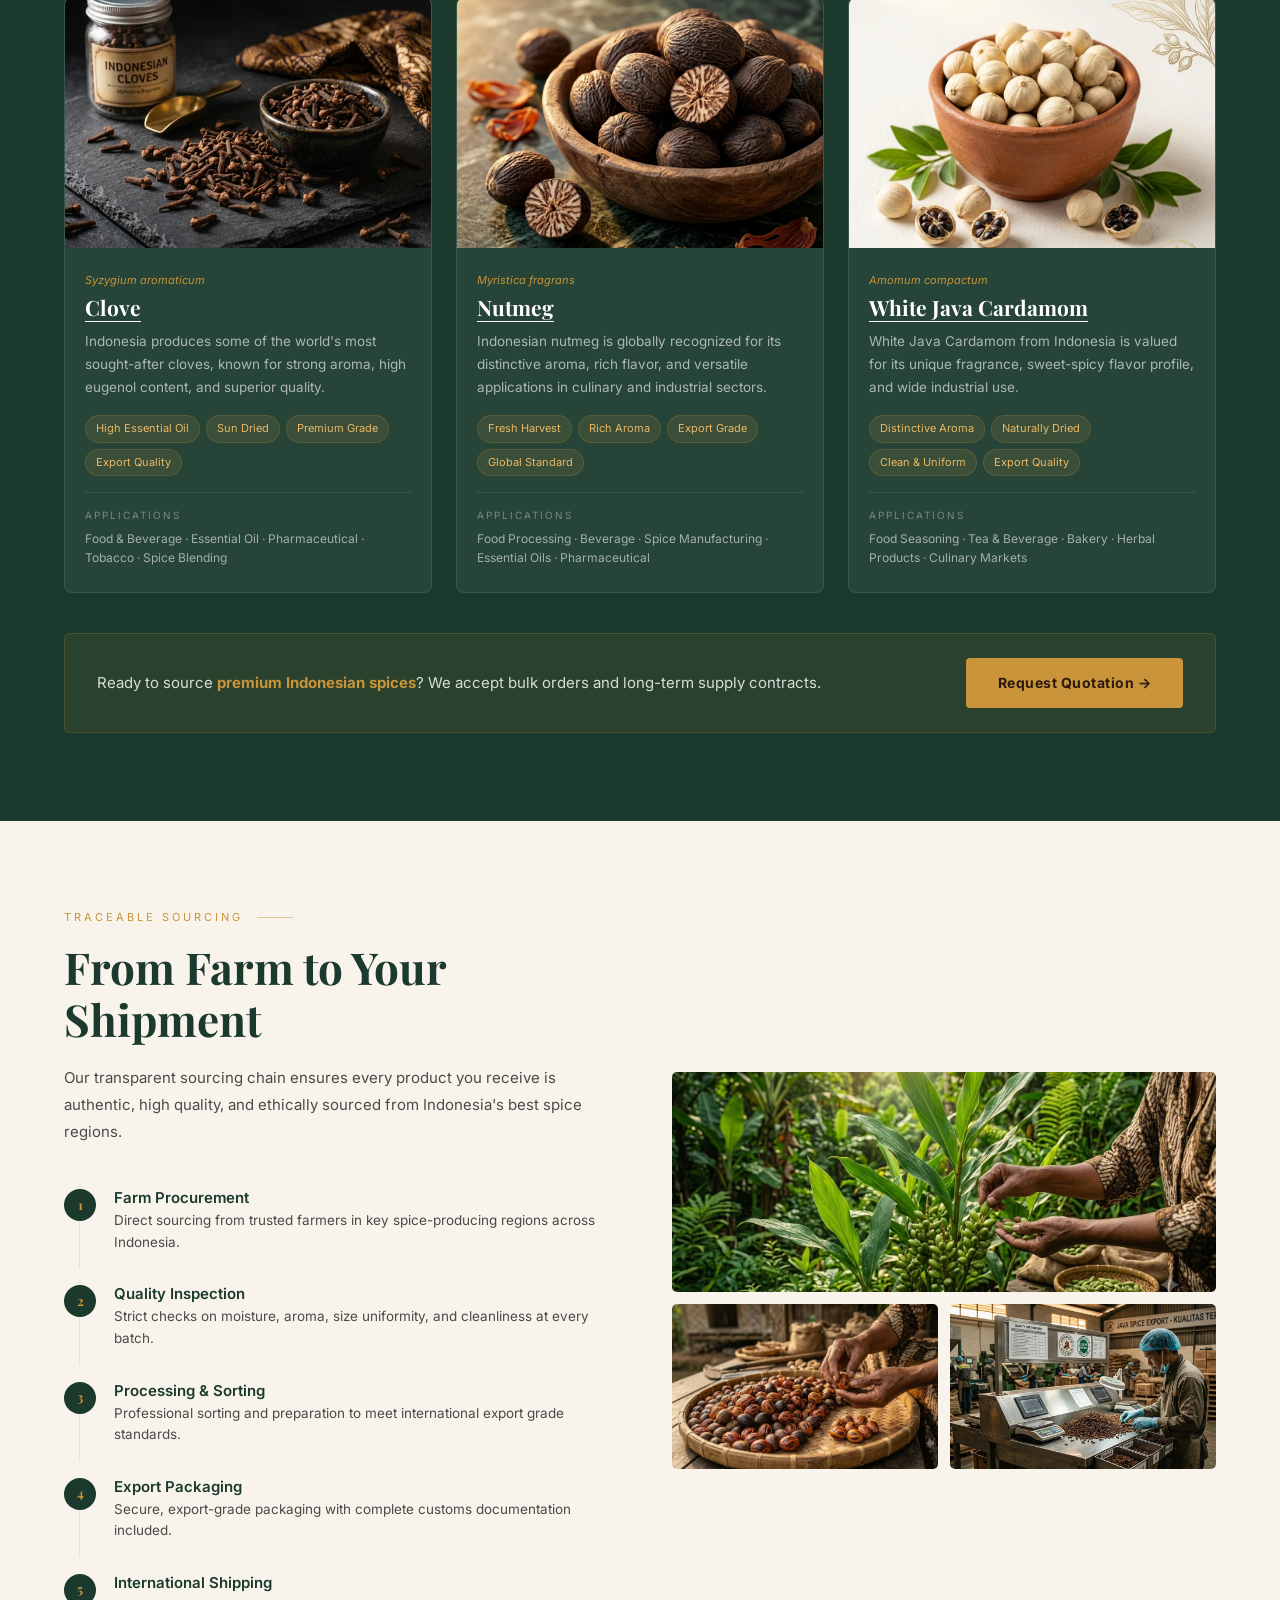
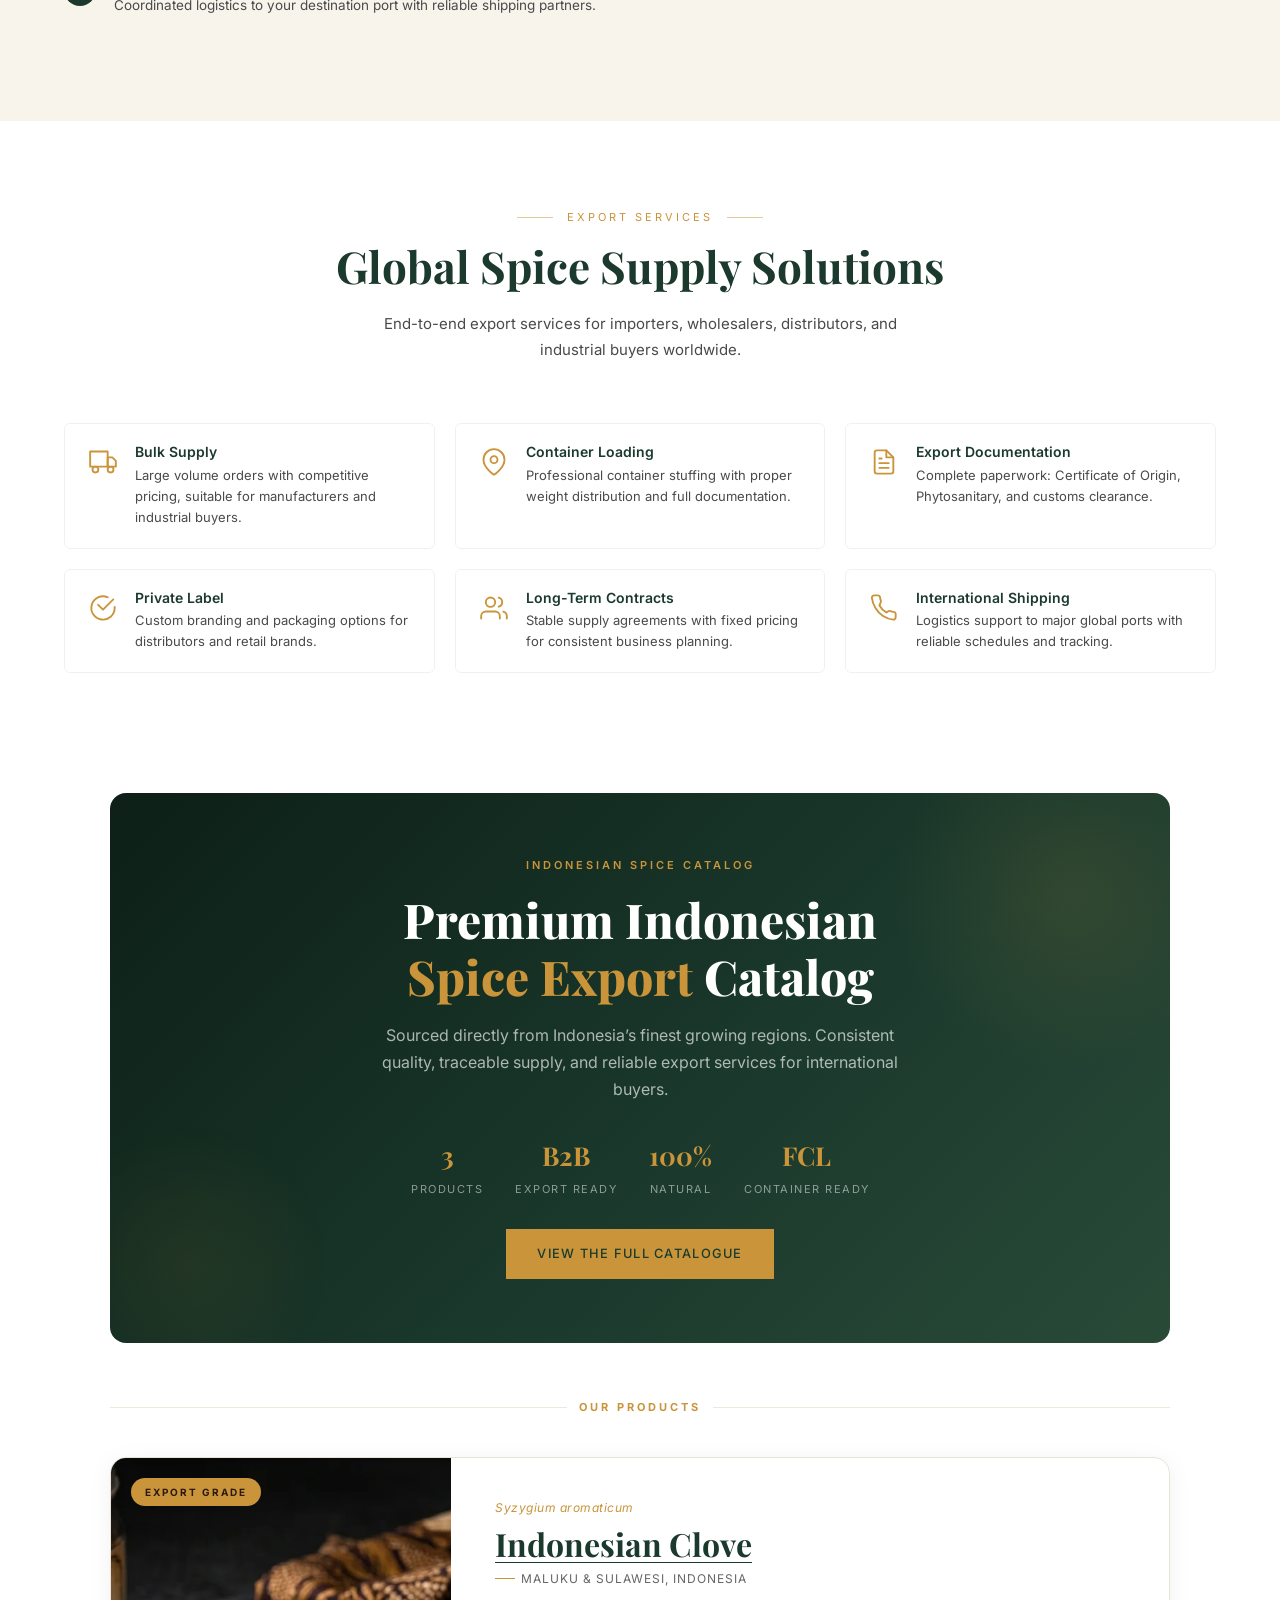
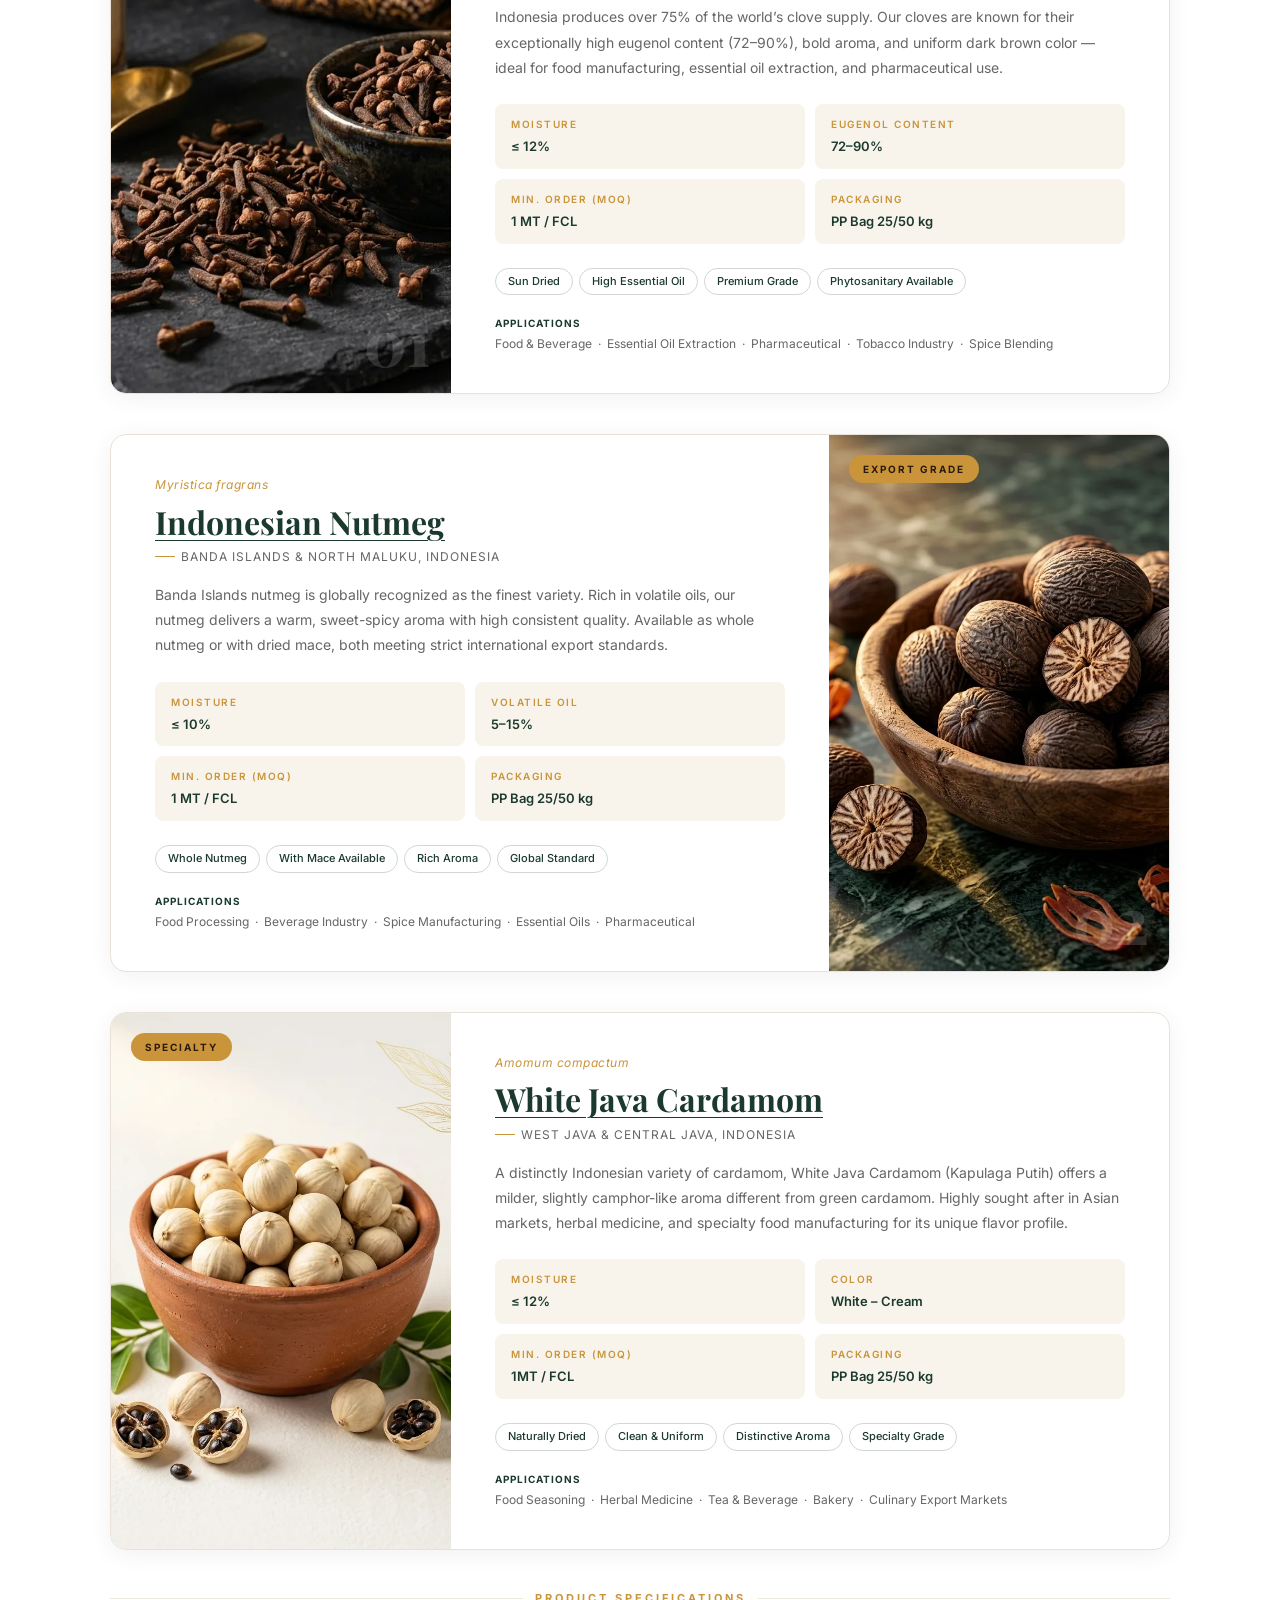
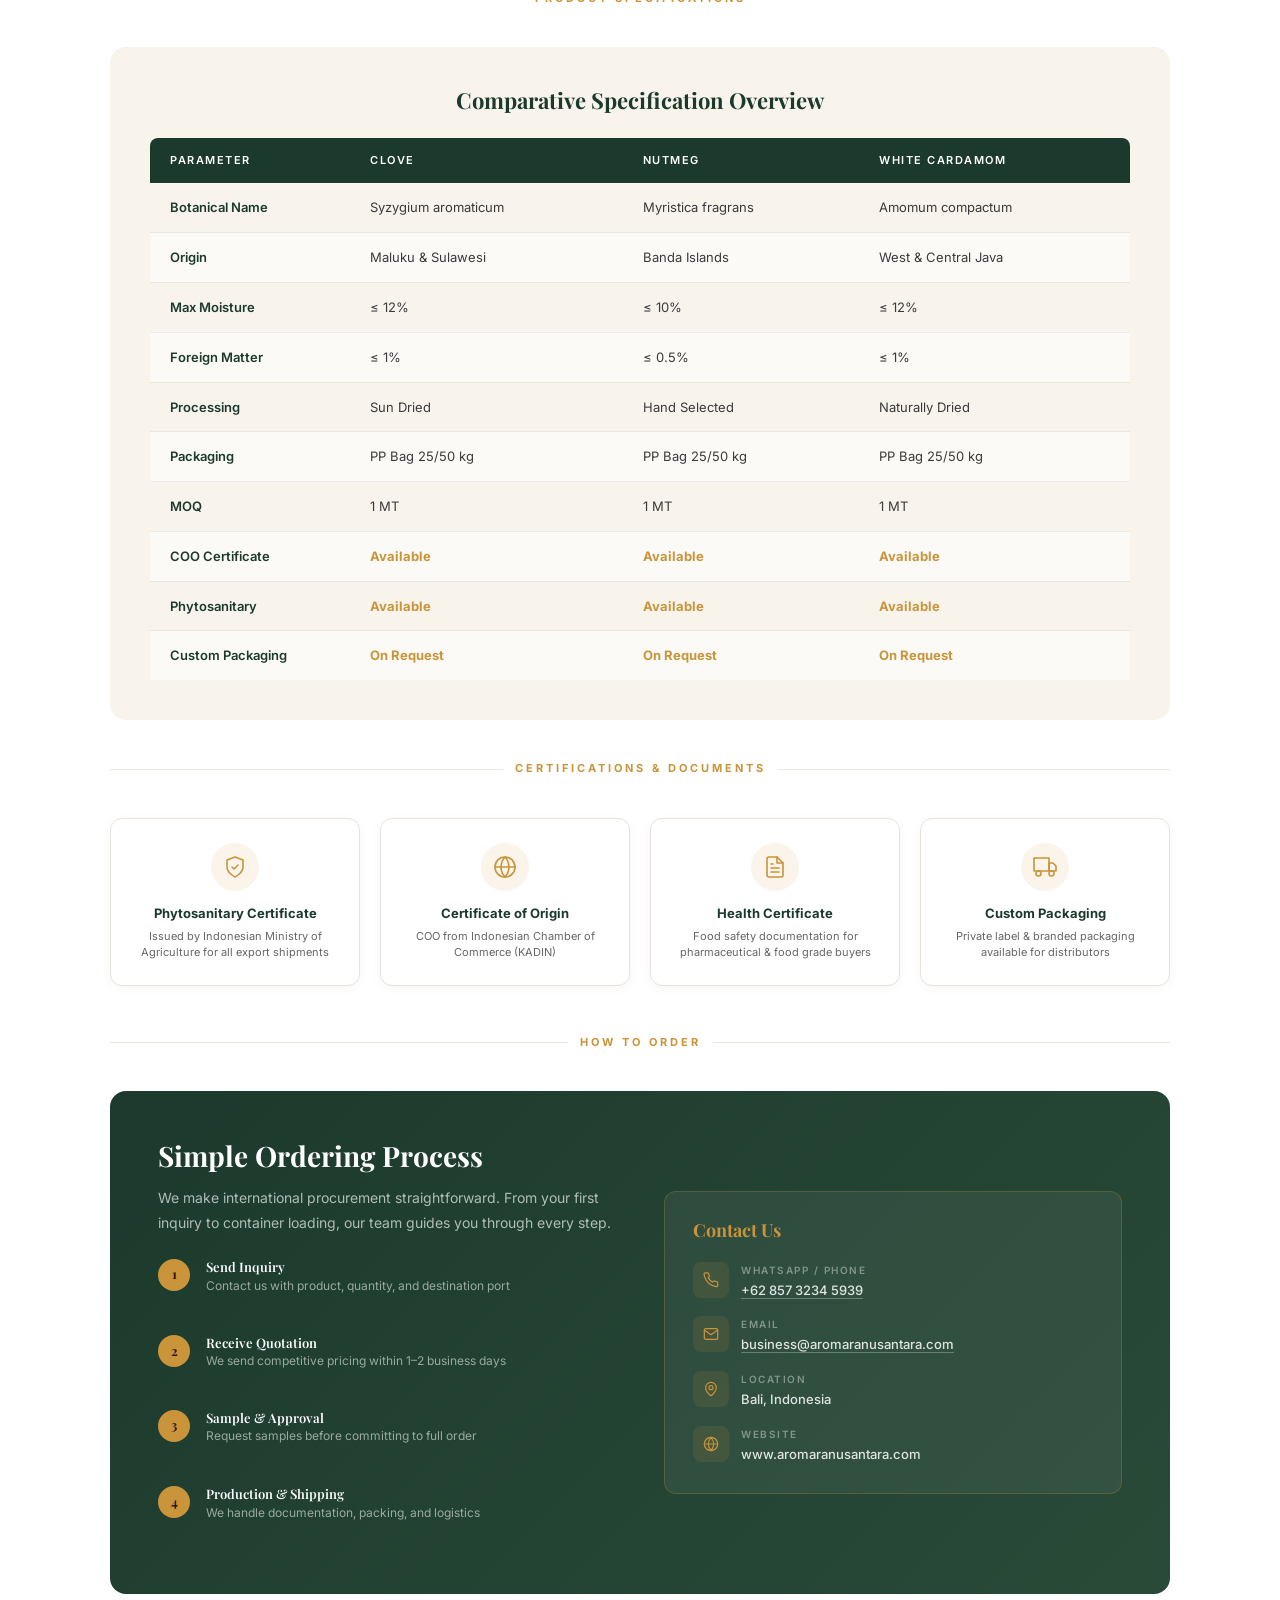
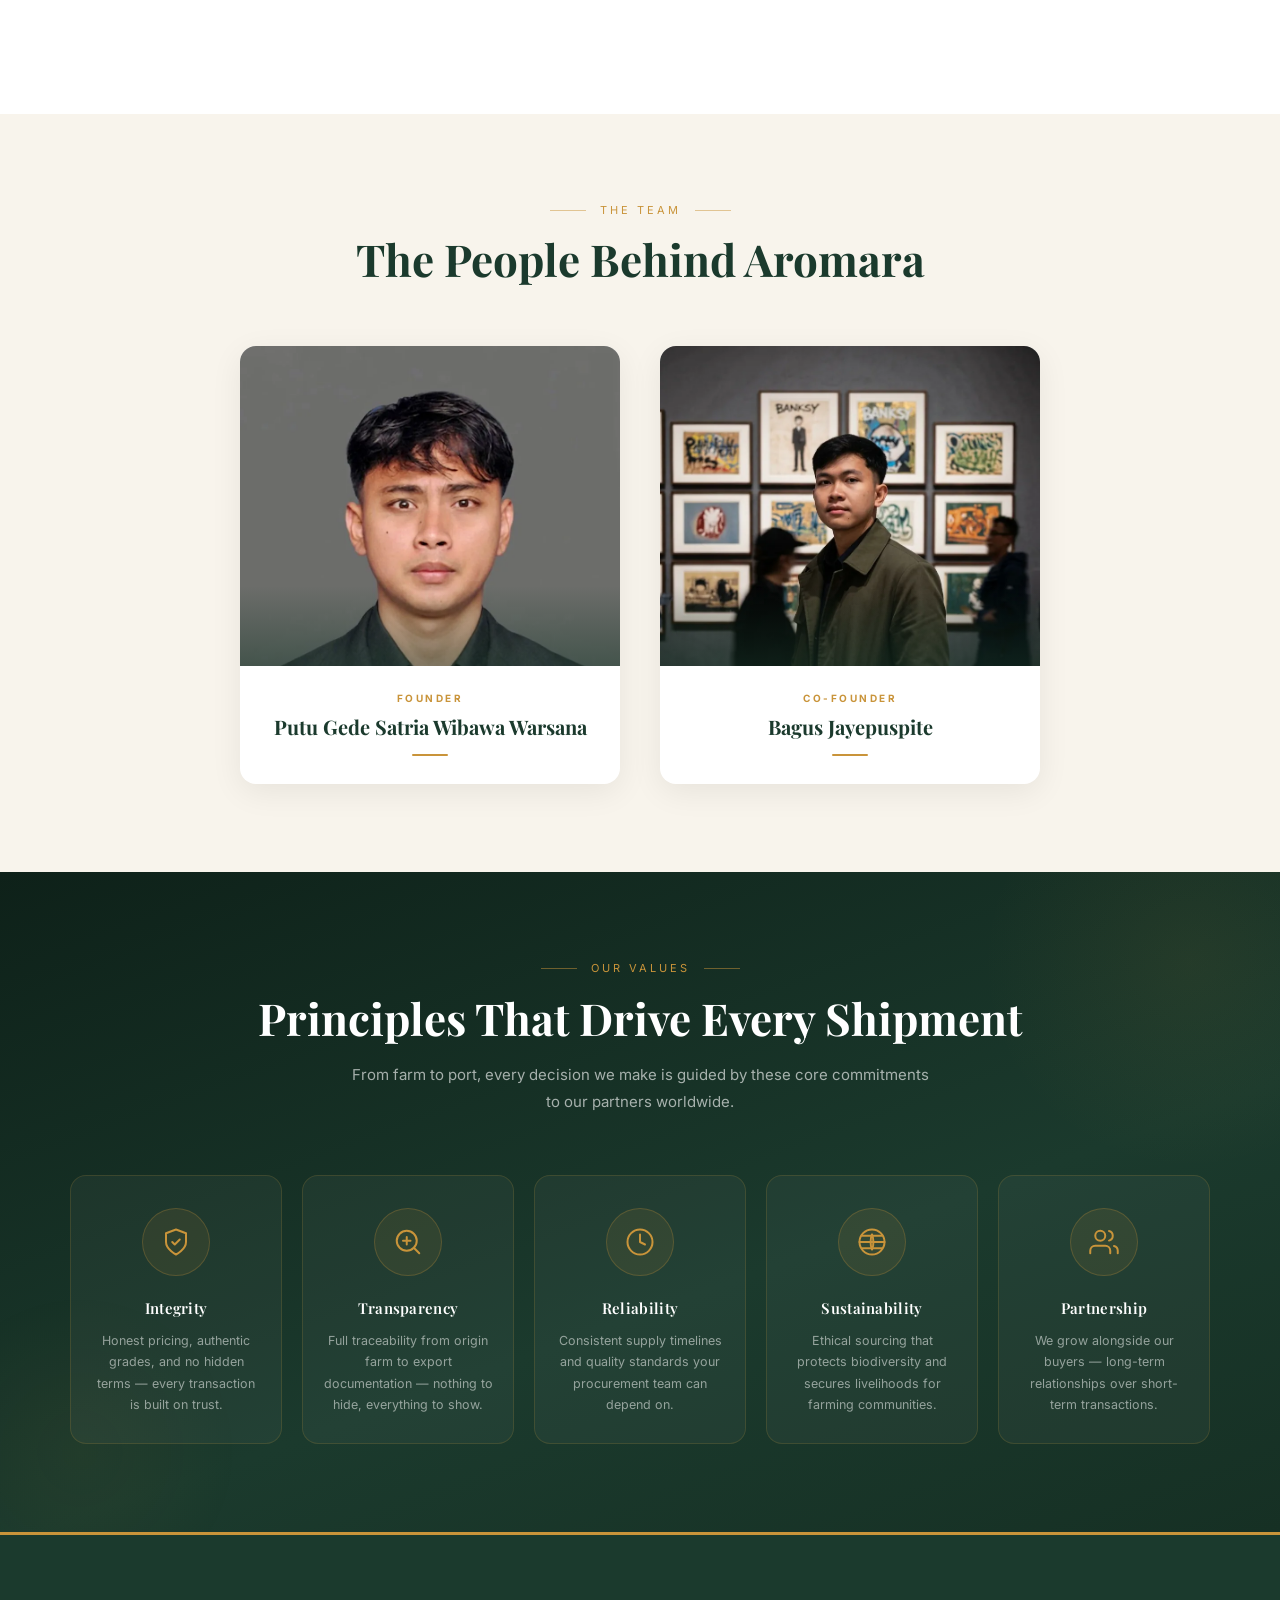
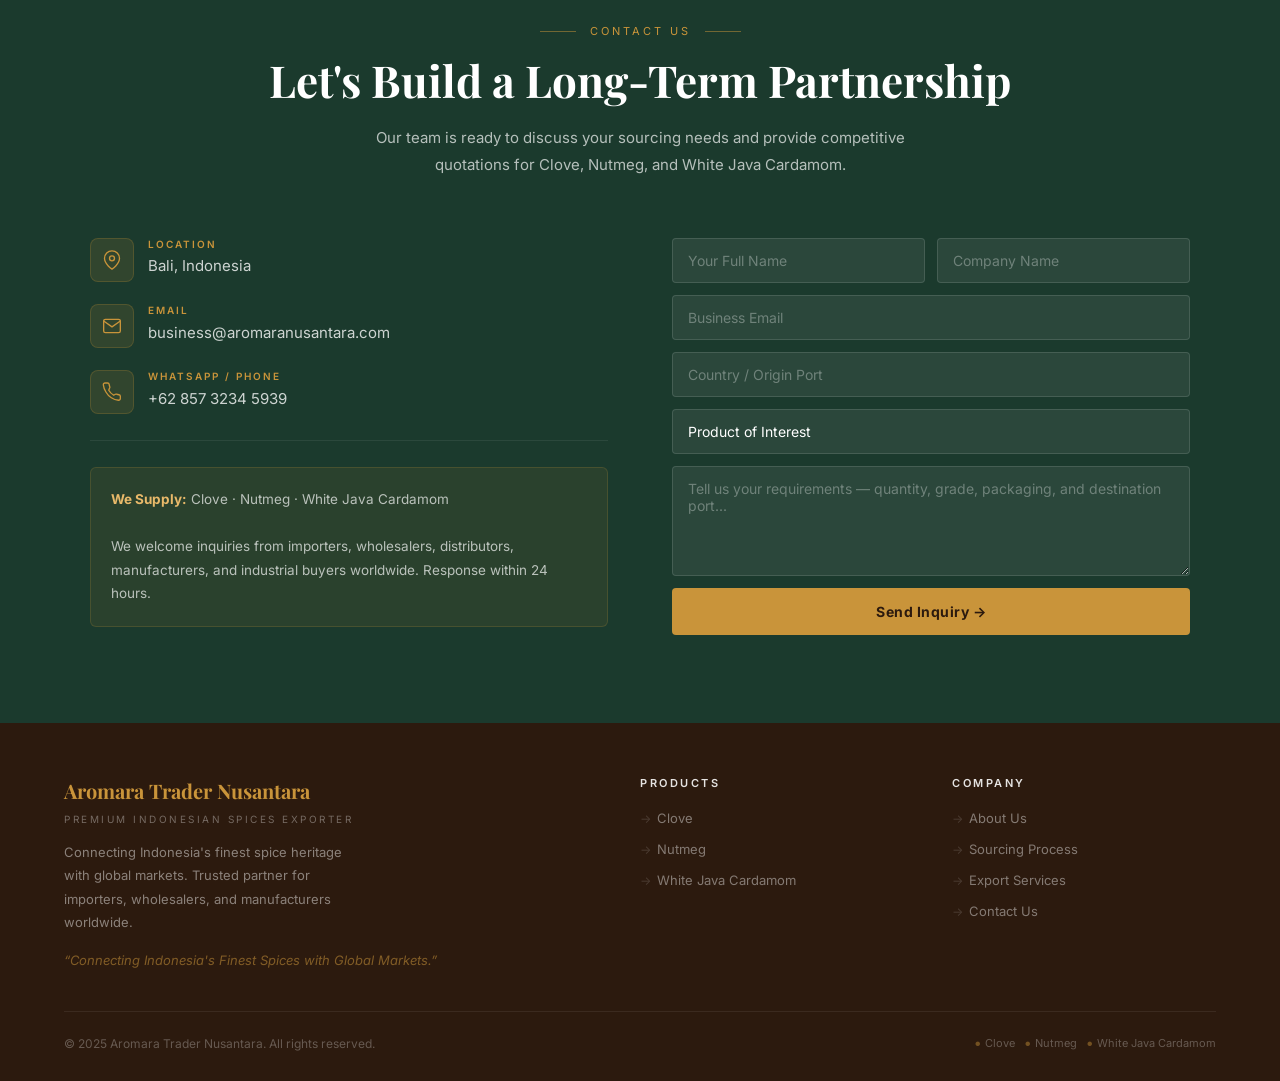
==== commit 4bd366c7: "Improve SEO metadata and add linked spice product pages Add dedicated clove, nutmeg and white Java c" ====
--- a/index.html
+++ b/index.html
@@ -5,20 +5,18 @@
 <meta content='width=device-width, initial-scale=1, maximum-scale=5' name='viewport'/>
 <meta content='text/html; charset=UTF-8' http-equiv='Content-Type'/>
 <!-- Chrome, Firefox OS and Opera -->
-<meta content='' name='theme-color'/>
+<meta name="theme-color" content="#1B3A2D"/>
 <!-- Windows Phone -->
-<meta content='' name='msapplication-navbutton-color'/>
-<meta content='blogger' name='generator'/>
-<link href='https://www.aromaranusantara.com/favicon.ico' rel='icon' type='image/x-icon'/>
+<meta name="msapplication-navbutton-color" content="#1B3A2D"/>
+<link rel="icon" href="/assets/img/logo.png" type="image/png"/>
 <link href='https://www.aromaranusantara.com/' rel='canonical'/>
 
 <!--Can't find substitution for tag [blog.ieCssRetrofitLinks]-->
-<meta content='Indonesian spice exporter in Bali supplying premium Clove, Nutmeg and White Java Cardamom to international buyers. Export grade, fully documented.' name='description'/>
+<meta name="description" content="Source Indonesian cloves, nutmeg and white Java cardamom from Aromara. Explore bulk specifications, packaging and sample options, then request a quotation."/>
 <meta content='https://www.aromaranusantara.com/' property='og:url'/>
-<meta content='Aromara Trader Nusantara' property='og:title'/>
-<meta content='Indonesian spice exporter in Bali supplying premium Clove, Nutmeg and White Java Cardamom to international buyers. Export grade, fully documented.' property='og:description'/>
-<title>Aromara Trader Nusantara | Indonesian Spice Exporter</title>
-<meta content='indonesian spice exporter, clove exporter indonesia, nutmeg exporter indonesia, white java cardamom, cengkeh ekspor, pala ekspor, kapulaga putih, bulk spice supplier, syzygium aromaticum, myristica fragrans, amomum compactum' name='keywords'/>
+<meta property="og:title" content="Indonesian Spice Exporter | Aromara Trader Nusantara"/>
+<meta property="og:description" content="Source Indonesian cloves, nutmeg and white Java cardamom from Aromara. Explore bulk specifications, packaging and sample options, then request a quotation."/>
+<title>Indonesian Spice Exporter | Aromara Trader Nusantara</title>
 <meta content='index, follow, max-snippet:-1, max-image-preview:large' name='robots'/>
 <meta content='Aromara Trader Nusantara' name='author'/>
 <meta content='Bali, Indonesia' name='geo.placename'/>
@@ -516,6 +514,16 @@
   document.documentElement.className += ' arn-js';
 }catch(e){}})();
 /*]]>*/</script>
+<style>
+.arn-product-body h3 a{color:inherit;text-decoration:underline;text-decoration-thickness:1px;text-underline-offset:5px}
+.arn-product-body h3 a:hover,.arn-product-body h3 a:focus-visible{color:var(--gold-light)}
+</style>
+<meta name="twitter:title" content="Indonesian Spice Exporter | Aromara Trader Nusantara"/>
+<meta name="twitter:description" content="Source Indonesian cloves, nutmeg and white Java cardamom from Aromara. Explore bulk specifications, packaging and sample options, then request a quotation."/>
+<style>
+.cat-product-name a{color:inherit;text-decoration:underline;text-decoration-thickness:1px;text-underline-offset:5px}
+.cat-product-name a:hover,.cat-product-name a:focus-visible{color:var(--gold)}
+</style>
 </head>
 <body>
 <nav class='arn-nav' id='arnNav'>
@@ -546,8 +554,8 @@
 <div class='arn-hero-overlay'></div>
 <div class='arn-hero-content'>
 <div class='arn-hero-badge'>Indonesian Spice Exporter &#8212; Est. Bali</div>
-<h1>Bringing Indonesia's <span>Finest Spices</span> to the World</h1>
-<p class='arn-hero-desc'>Premium Indonesian Clove, Nutmeg, and White Java Cardamom sourced directly from trusted farmers &#8212; supplied to international buyers with consistent quality, traceability, and reliable export services.</p>
+<h1>Indonesian <span>Spice Exporter</span> for Global Buyers</h1>
+<p class='arn-hero-desc'>Aromara Trader Nusantara supplies Indonesian cloves, nutmeg and white Java cardamom to importers, wholesalers and manufacturers. Explore our specifications, packaging and sample options for your next shipment.</p>
 <div class='arn-hero-tags'>
 <span>Export Quality</span>
 <span>Sustainable Sourcing</span>
@@ -623,7 +631,7 @@
 <img alt='Clove Syzygium aromaticum Indonesia Export' class='arn-product-img' src='/assets/img/img01.webp'/>
 <div class='arn-product-body'>
 <div class='arn-product-sci'>Syzygium aromaticum</div>
-<h3>Clove</h3>
+<h3><a href='/products/indonesian-cloves.html'>Clove</a></h3>
 <p>Indonesia produces some of the world's most sought-after cloves, known for strong aroma, high eugenol content, and superior quality.</p>
 <div class='arn-product-tags'><span>High Essential Oil</span><span>Sun Dried</span><span>Premium Grade</span><span>Export Quality</span></div>
 <div class='arn-product-apps'>
@@ -636,7 +644,7 @@
 <img alt='Nutmeg Myristica fragrans Indonesia Export' class='arn-product-img' src='/assets/img/img10.webp'/>
 <div class='arn-product-body'>
 <div class='arn-product-sci'>Myristica fragrans</div>
-<h3>Nutmeg</h3>
+<h3><a href='/products/indonesian-nutmeg.html'>Nutmeg</a></h3>
 <p>Indonesian nutmeg is globally recognized for its distinctive aroma, rich flavor, and versatile applications in culinary and industrial sectors.</p>
 <div class='arn-product-tags'><span>Fresh Harvest</span><span>Rich Aroma</span><span>Export Grade</span><span>Global Standard</span></div>
 <div class='arn-product-apps'>
@@ -649,7 +657,7 @@
 <img alt='White Java Cardamom Amomum compactum Indonesia' class='arn-product-img' src='/assets/img/img03.webp'/>
 <div class='arn-product-body'>
 <div class='arn-product-sci'>Amomum compactum</div>
-<h3>White Java Cardamom</h3>
+<h3><a href='/products/white-java-cardamom.html'>White Java Cardamom</a></h3>
 <p>White Java Cardamom from Indonesia is valued for its unique fragrance, sweet-spicy flavor profile, and wide industrial use.</p>
 <div class='arn-product-tags'><span>Distinctive Aroma</span><span>Naturally Dried</span><span>Clean & Uniform</span><span>Export Quality</span></div>
 <div class='arn-product-apps'>
@@ -707,7 +715,7 @@
 <div class='cat-wrap'>
 <!-- HERO -->
 <div class='cat-hero'>
-<div class='cat-hero-eyebrow'>Product Catalog 2025</div>
+<div class='cat-hero-eyebrow'>Indonesian Spice Catalog</div>
 <h2>Premium Indonesian<br/><span>Spice Export</span> Catalog</h2>
 <p class='cat-hero-sub'>Sourced directly from Indonesia&#8217;s finest growing regions. Consistent quality, traceable supply, and reliable export services for international buyers.</p>
 <div class='cat-hero-meta'>
@@ -731,7 +739,7 @@
 <div class='cat-product-body'>
 <div>
 <div class='cat-product-sci'>Syzygium aromaticum</div>
-<div class='cat-product-name'>Indonesian Clove</div>
+<div class='cat-product-name'><a href='/products/indonesian-cloves.html'>Indonesian Clove</a></div>
 <div class='cat-product-origin'>Maluku & Sulawesi, Indonesia</div>
 <div class='cat-product-desc'>Indonesia produces over 75% of the world&#8217;s clove supply. Our cloves are known for their exceptionally high eugenol content (72&#8211;90%), bold aroma, and uniform dark brown color &#8212; ideal for food manufacturing, essential oil extraction, and pharmaceutical use.</div>
 <div class='cat-spec-grid'>
@@ -762,7 +770,7 @@
 <div class='cat-product-body'>
 <div>
 <div class='cat-product-sci'>Myristica fragrans</div>
-<div class='cat-product-name'>Indonesian Nutmeg</div>
+<div class='cat-product-name'><a href='/products/indonesian-nutmeg.html'>Indonesian Nutmeg</a></div>
 <div class='cat-product-origin'>Banda Islands & North Maluku, Indonesia</div>
 <div class='cat-product-desc'>Banda Islands nutmeg is globally recognized as the finest variety. Rich in volatile oils, our nutmeg delivers a warm, sweet-spicy aroma with high consistent quality. Available as whole nutmeg or with dried mace, both meeting strict international export standards.</div>
 <div class='cat-spec-grid'>
@@ -793,7 +801,7 @@
 <div class='cat-product-body'>
 <div>
 <div class='cat-product-sci'>Amomum compactum</div>
-<div class='cat-product-name'>White Java Cardamom</div>
+<div class='cat-product-name'><a href='/products/white-java-cardamom.html'>White Java Cardamom</a></div>
 <div class='cat-product-origin'>West Java & Central Java, Indonesia</div>
 <div class='cat-product-desc'>A distinctly Indonesian variety of cardamom, White Java Cardamom (Kapulaga Putih) offers a milder, slightly camphor-like aroma different from green cardamom. Highly sought after in Asian markets, herbal medicine, and specialty food manufacturing for its unique flavor profile.</div>
 <div class='cat-spec-grid'>
@@ -1068,9 +1076,9 @@
 <div class='arn-fcol'>
 <h5>Products</h5>
 <ul>
-<li><a href='#products'>Clove</a></li>
-<li><a href='#products'>Nutmeg</a></li>
-<li><a href='#products'>White Java Cardamom</a></li>
+<li><a href='/products/indonesian-cloves.html'>Clove</a></li>
+<li><a href='/products/indonesian-nutmeg.html'>Nutmeg</a></li>
+<li><a href='/products/white-java-cardamom.html'>White Java Cardamom</a></li>
 </ul>
 </div>
 <div class='arn-fcol'>
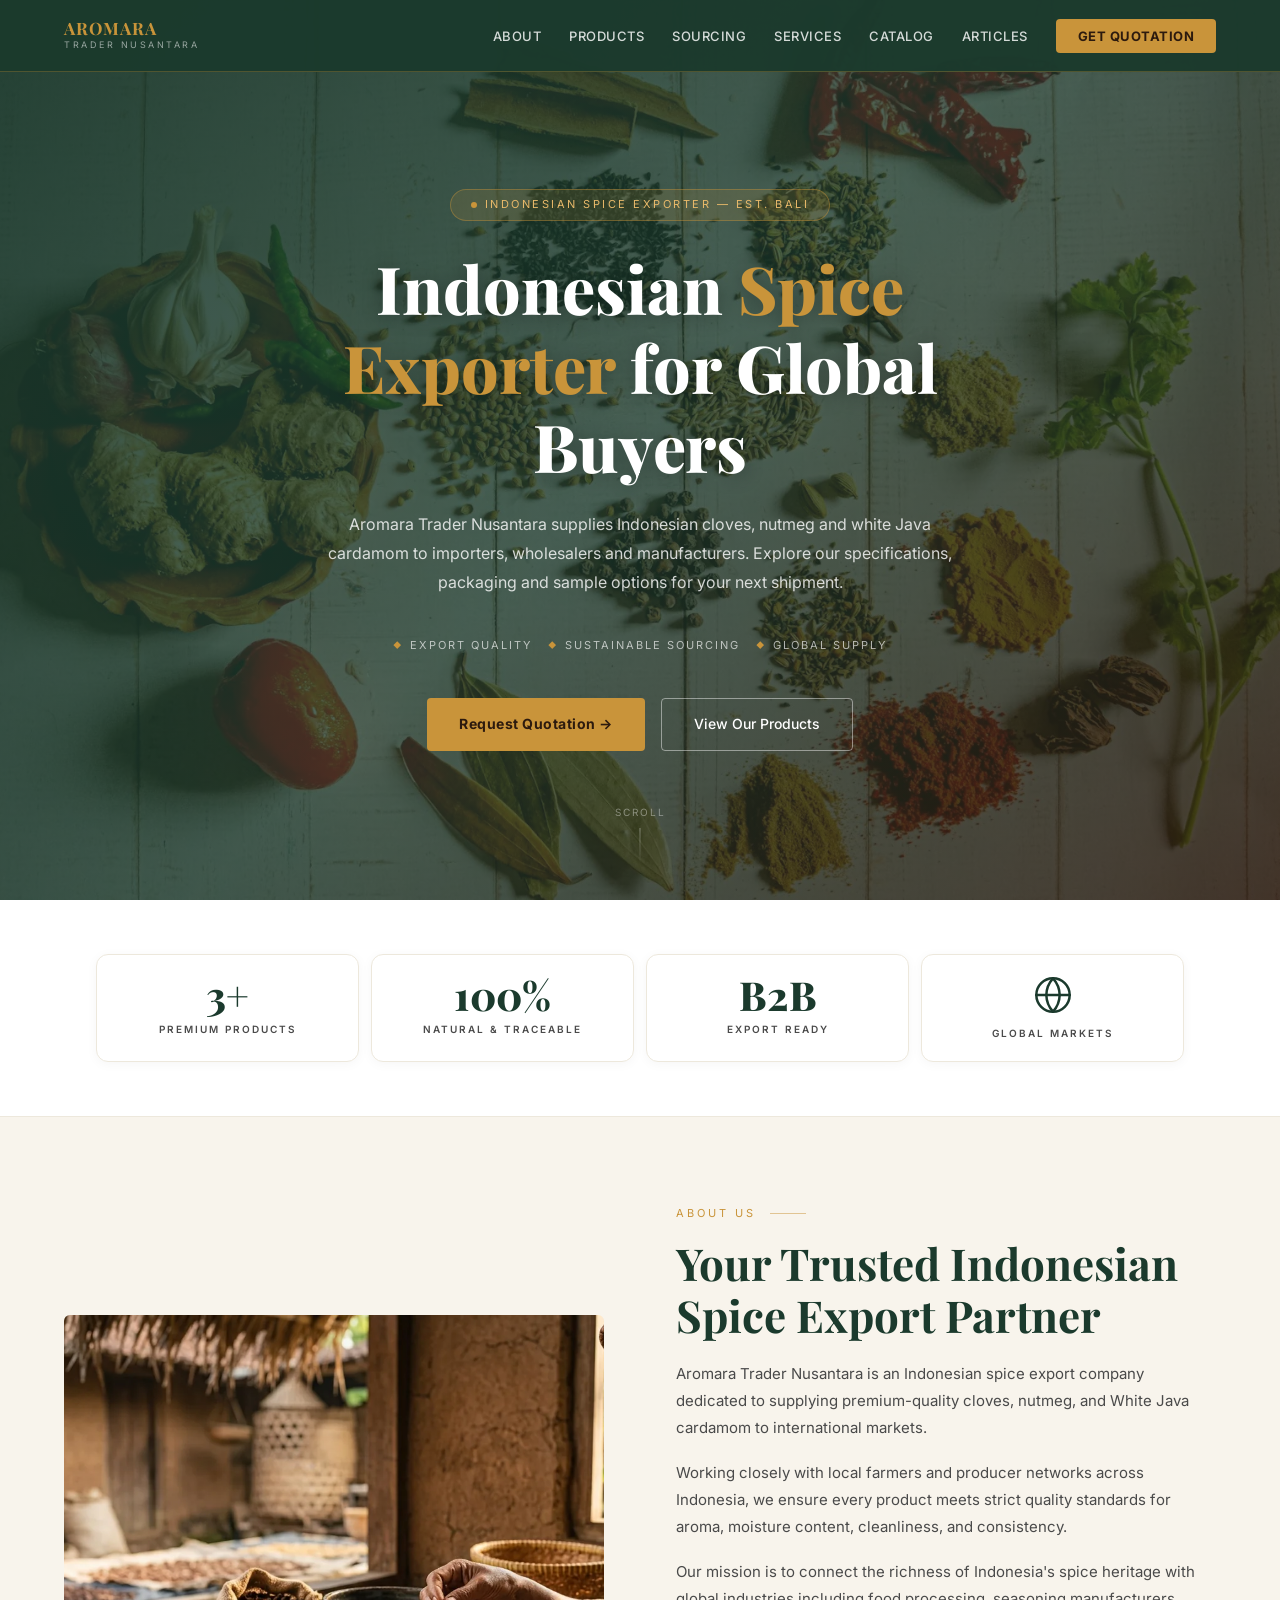
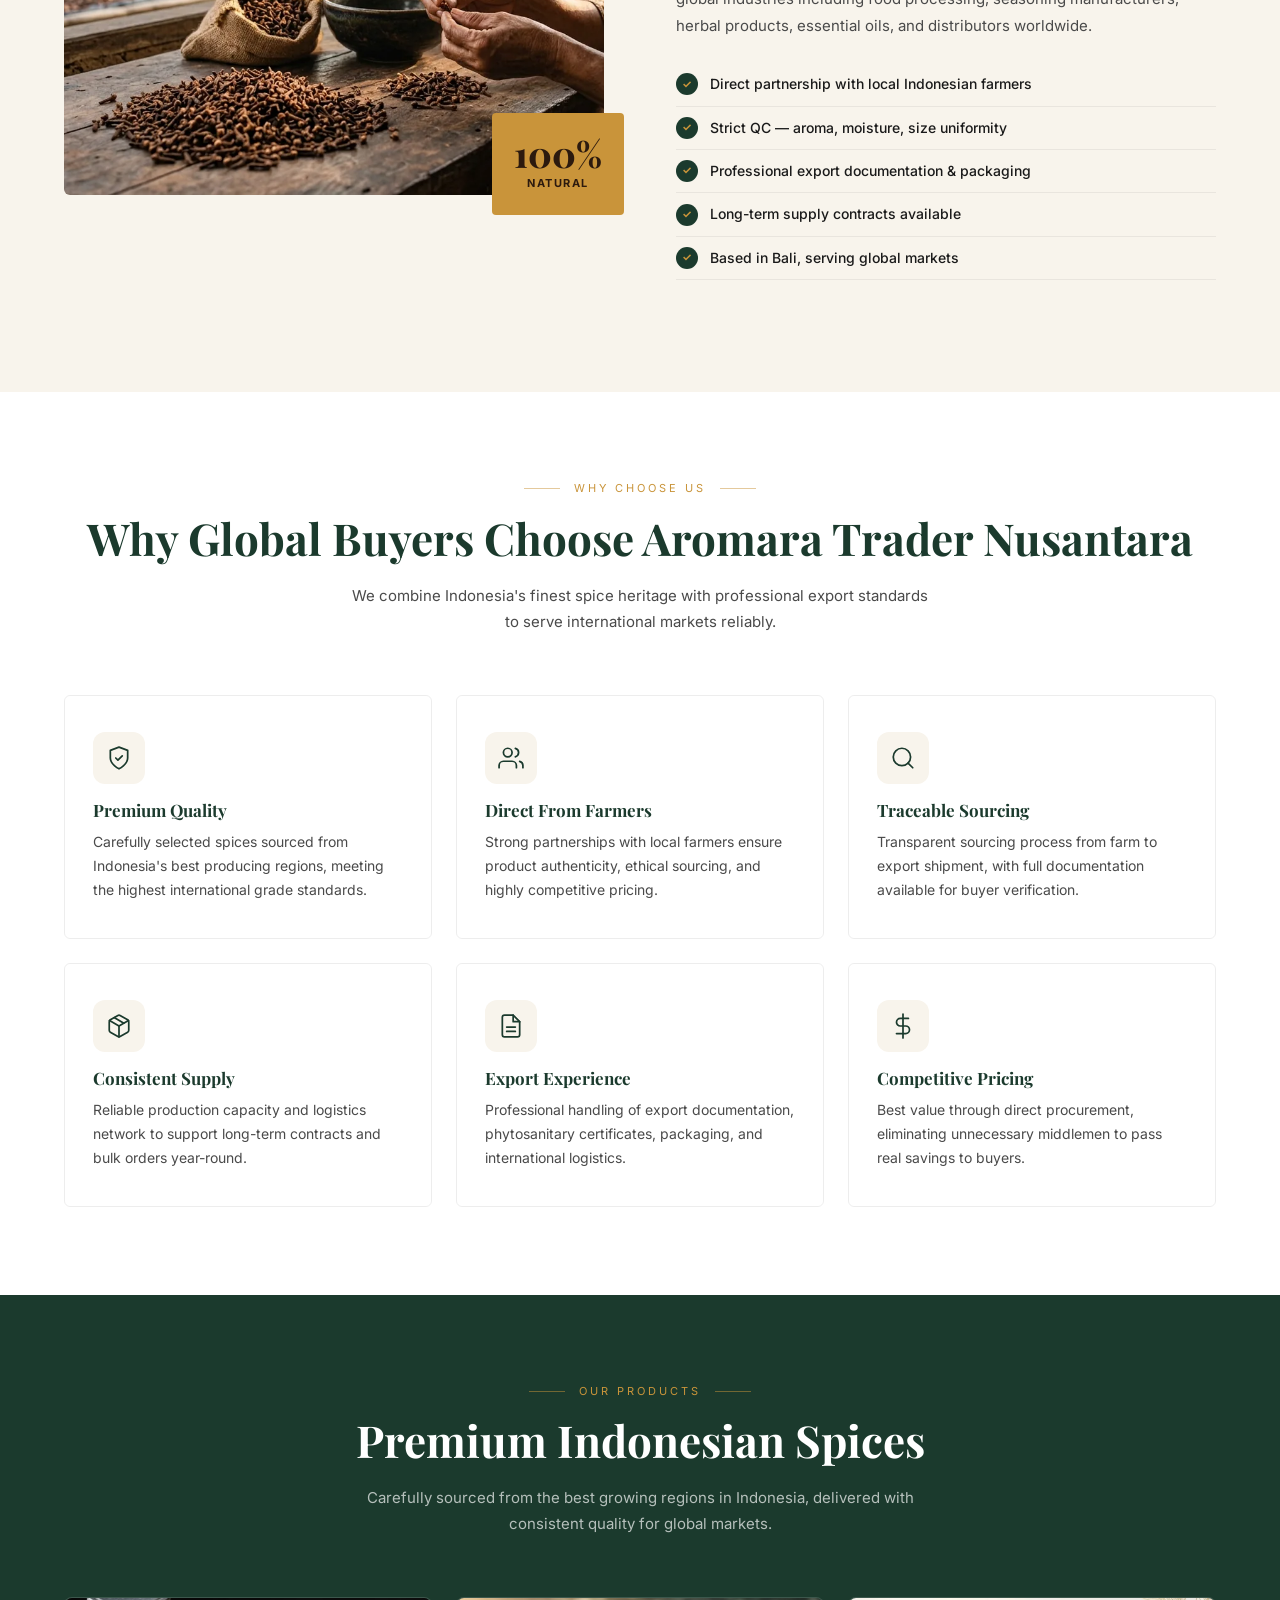
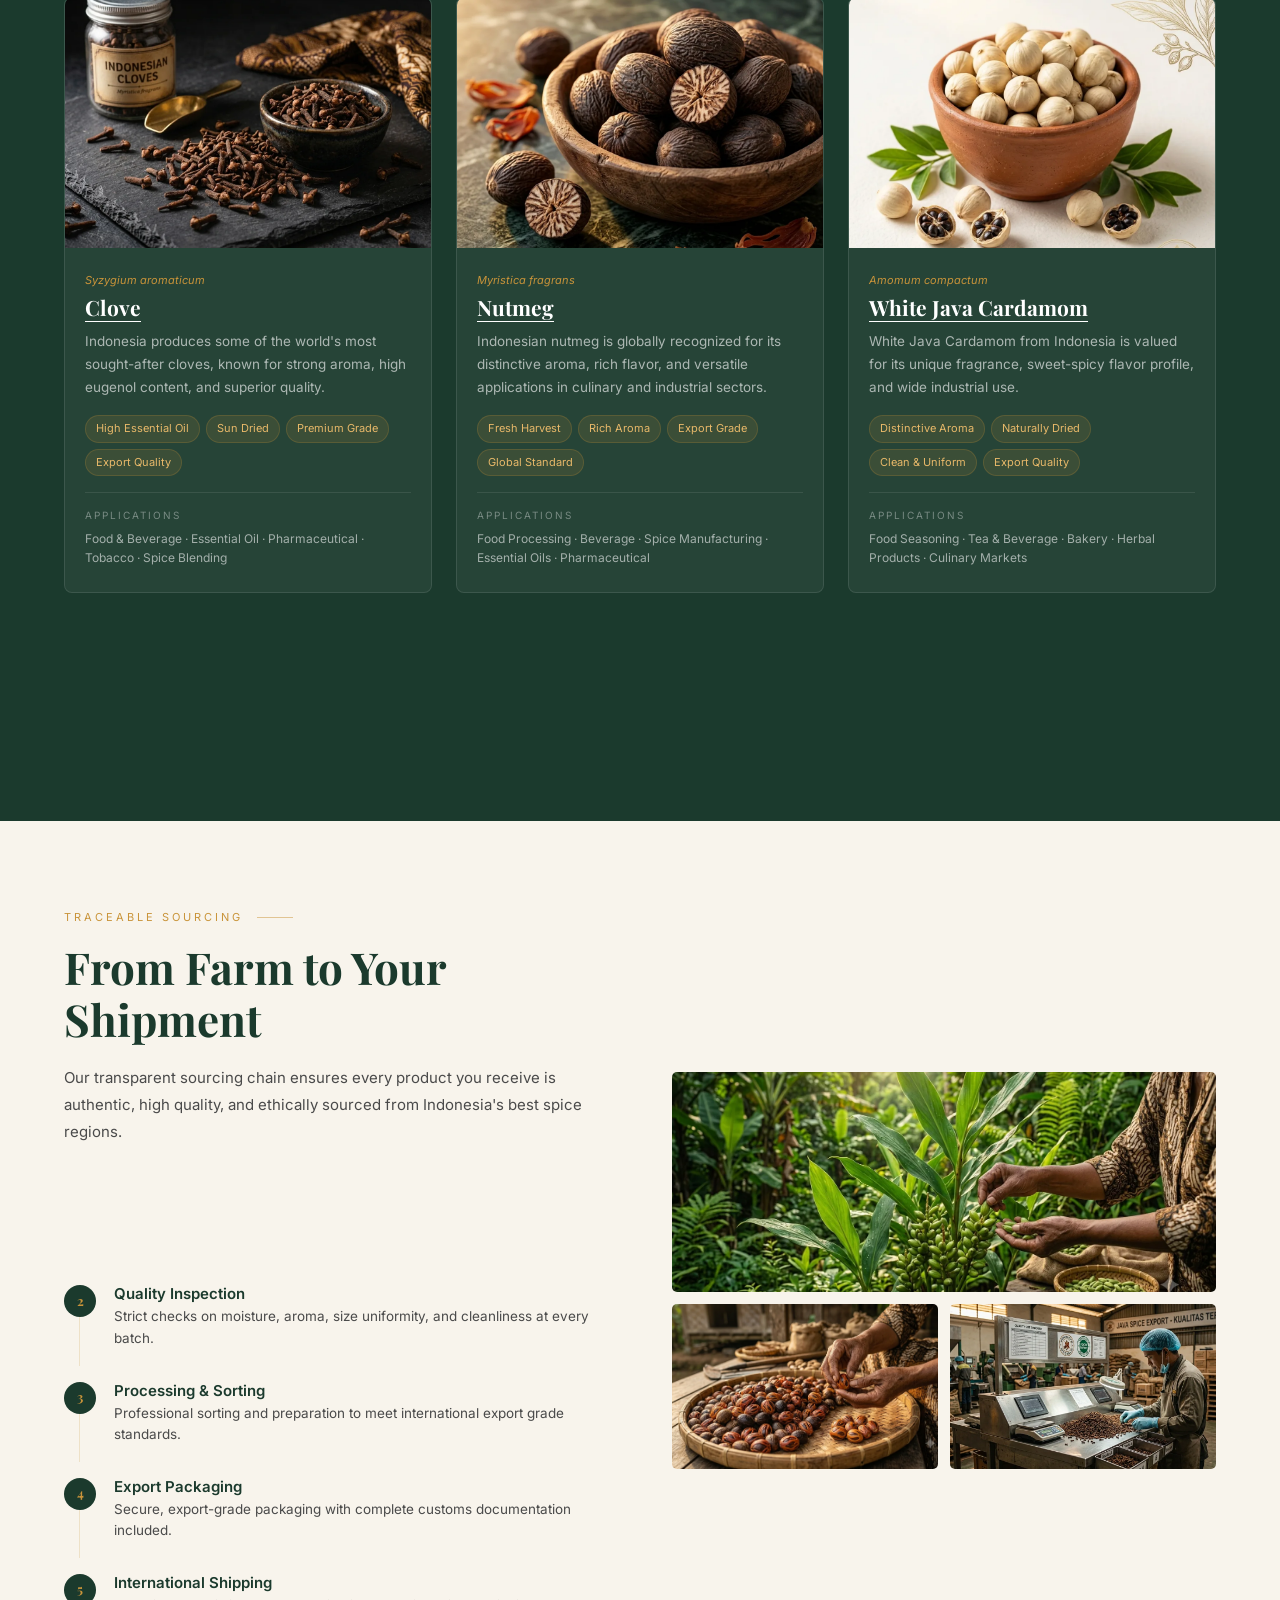
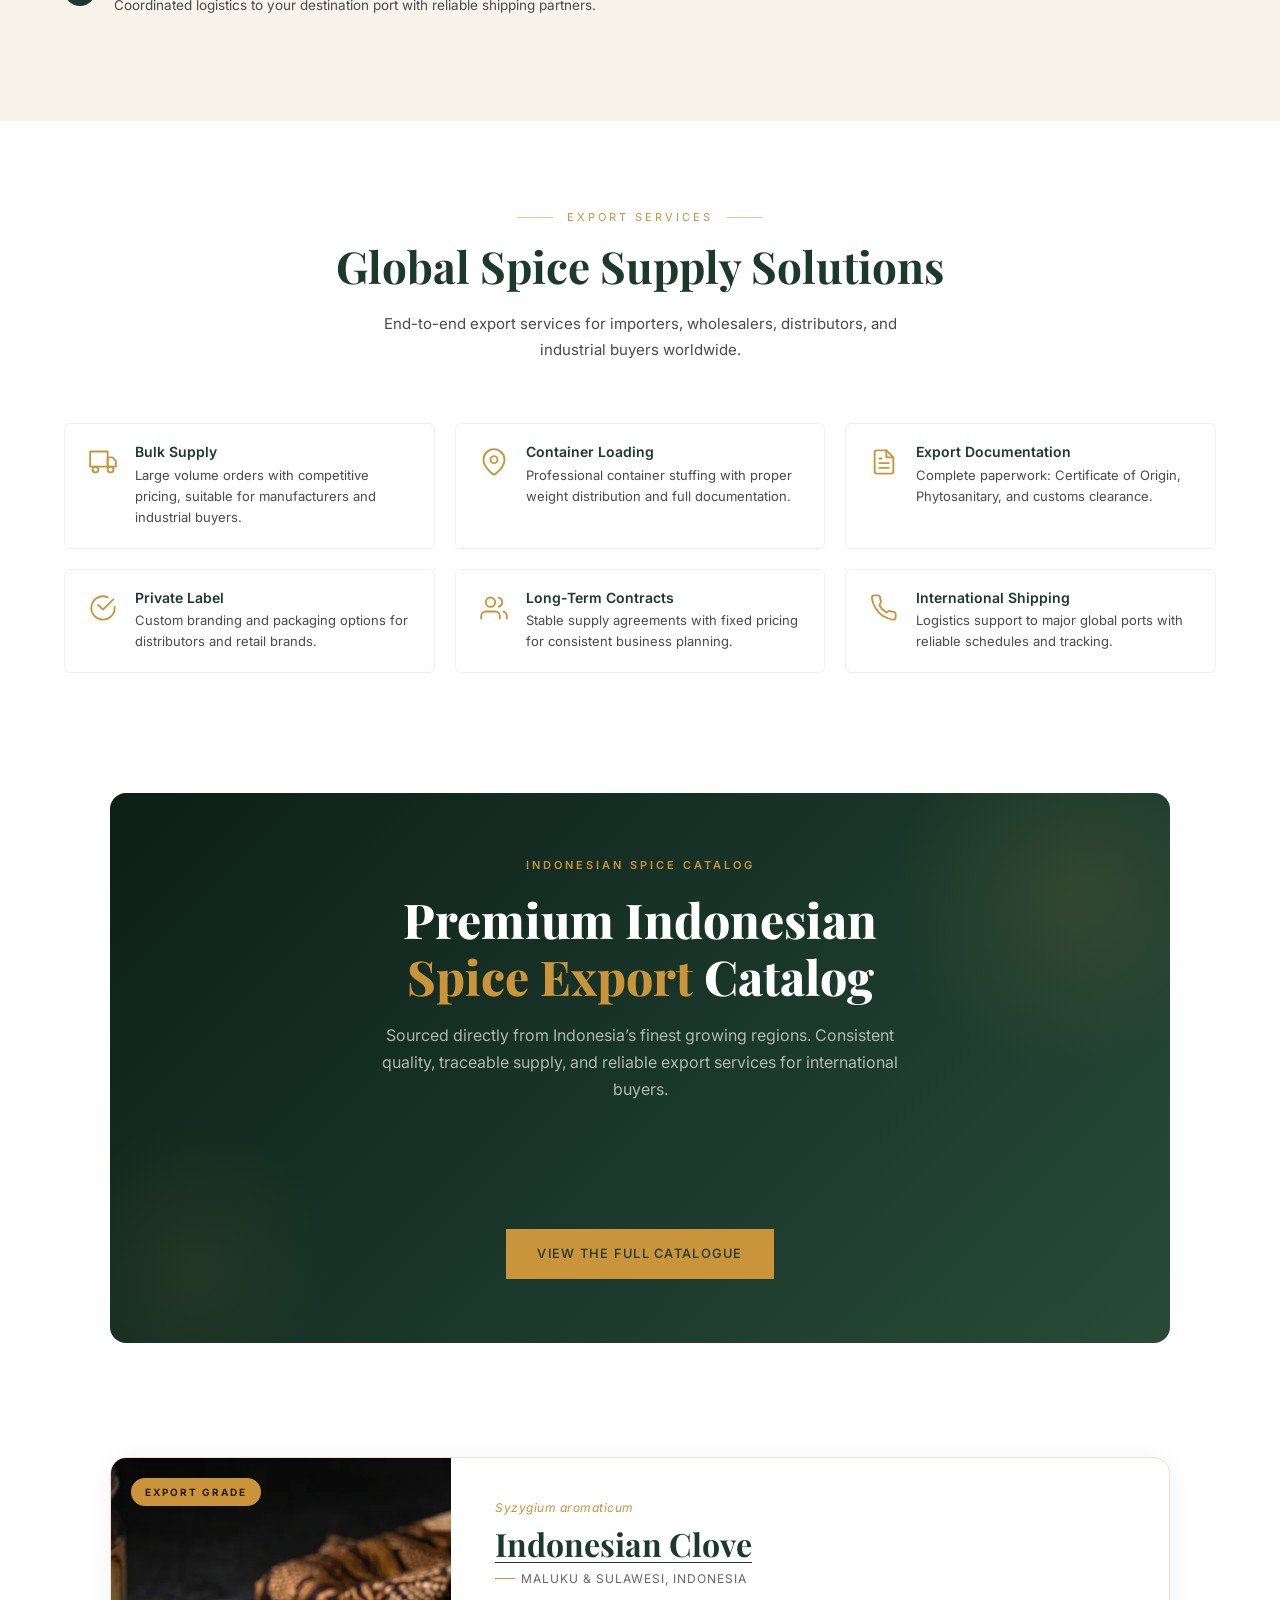
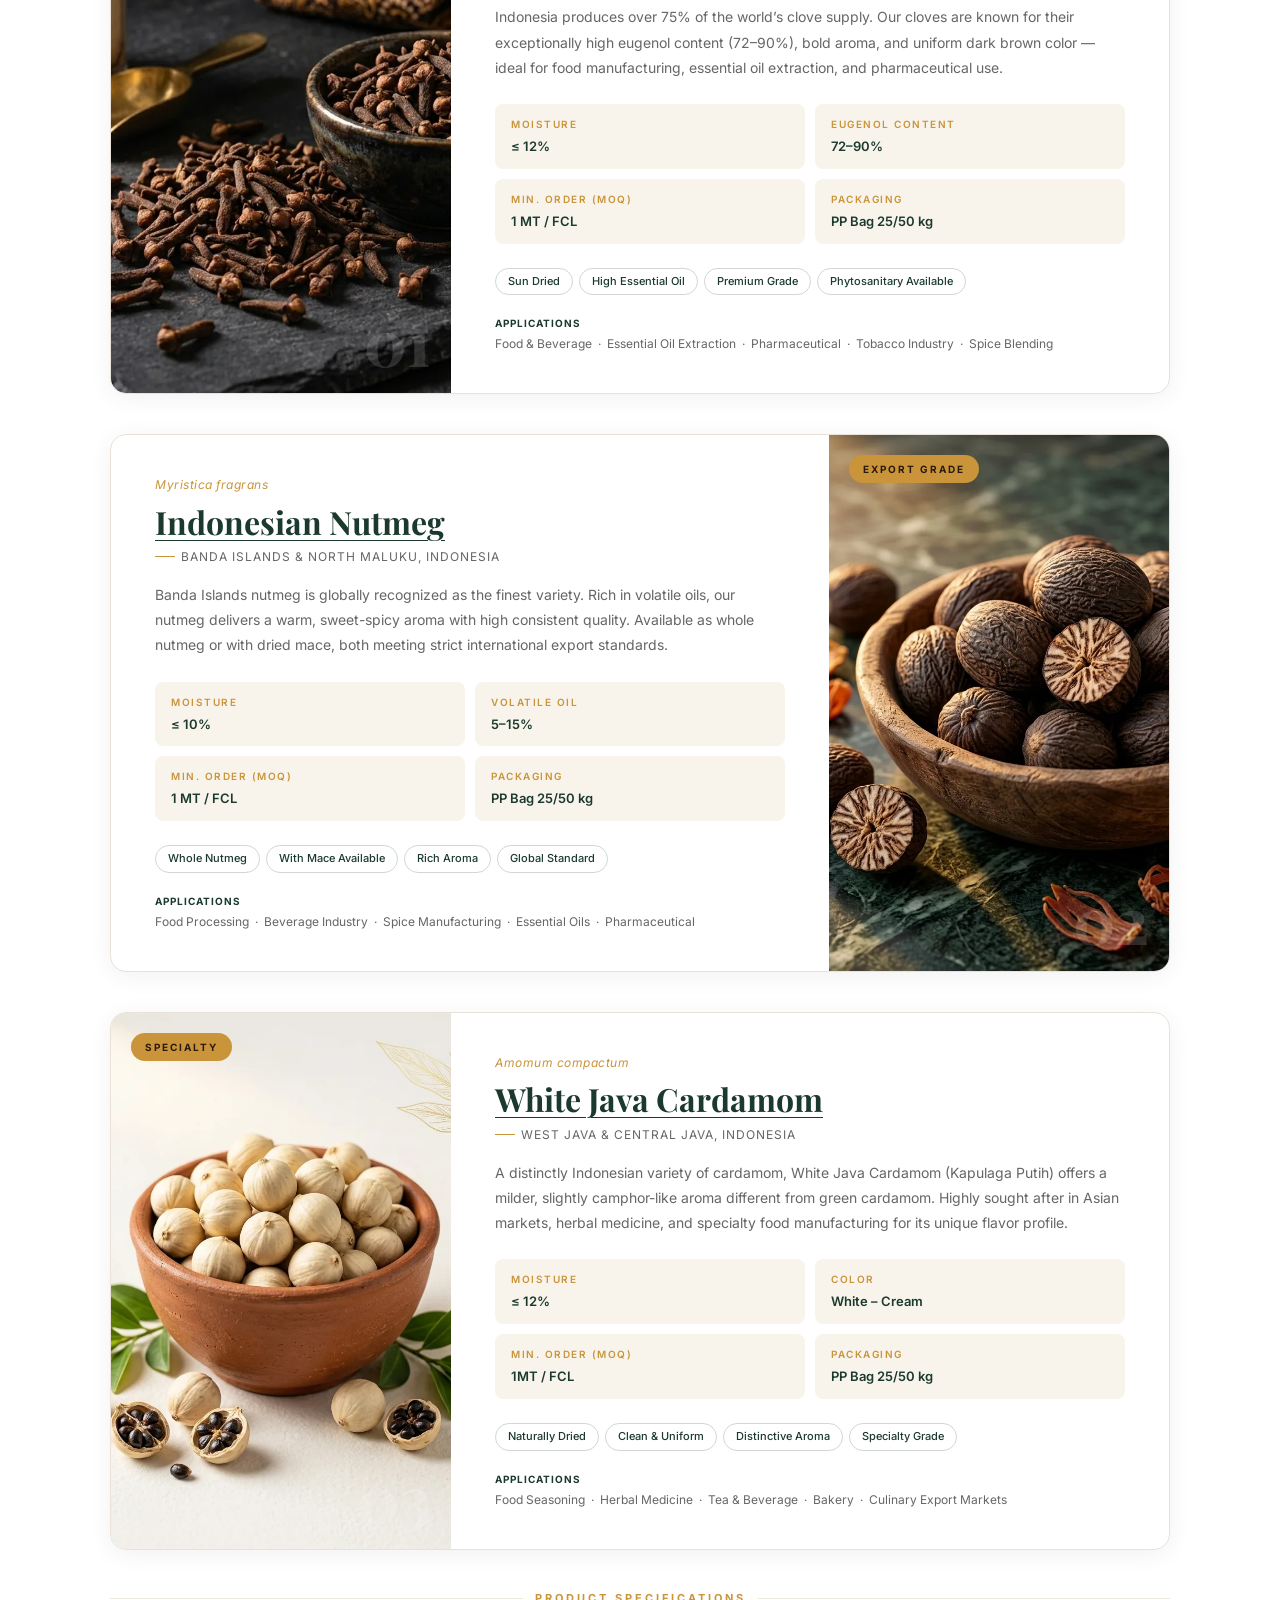
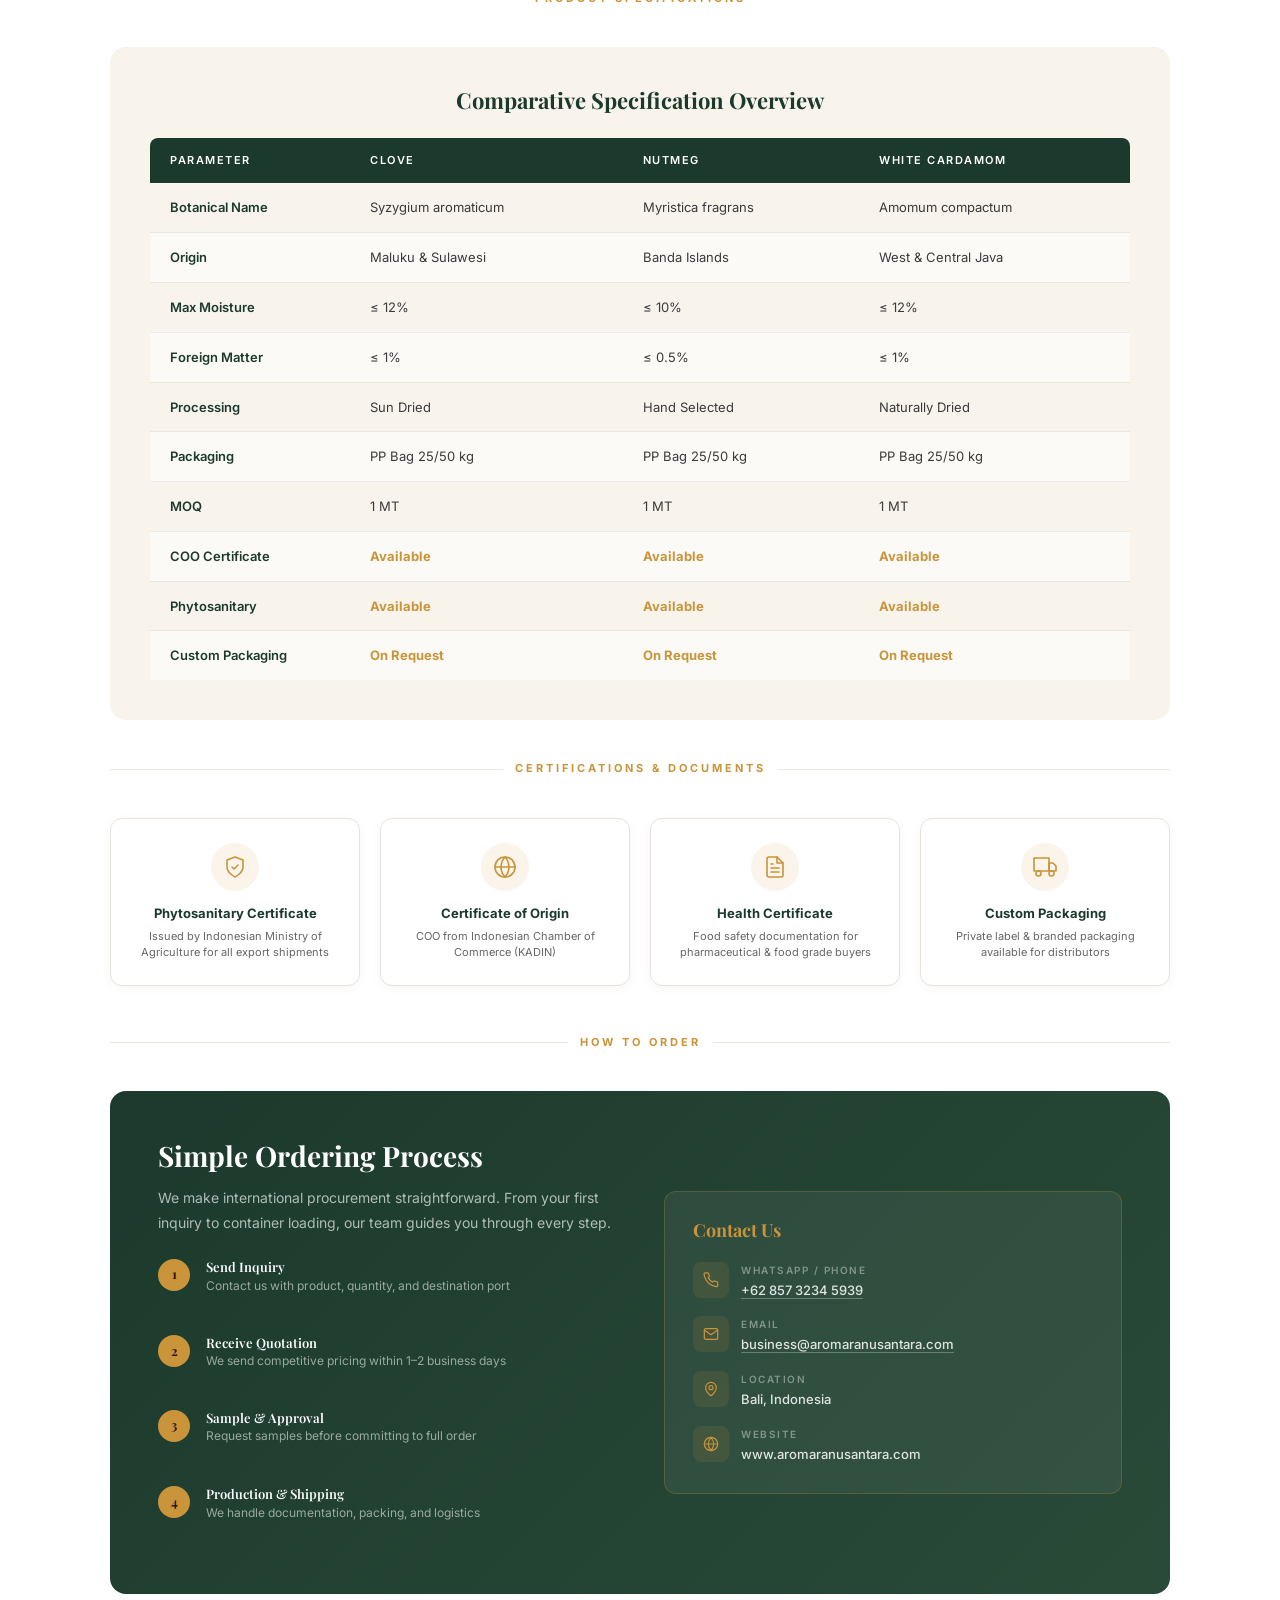
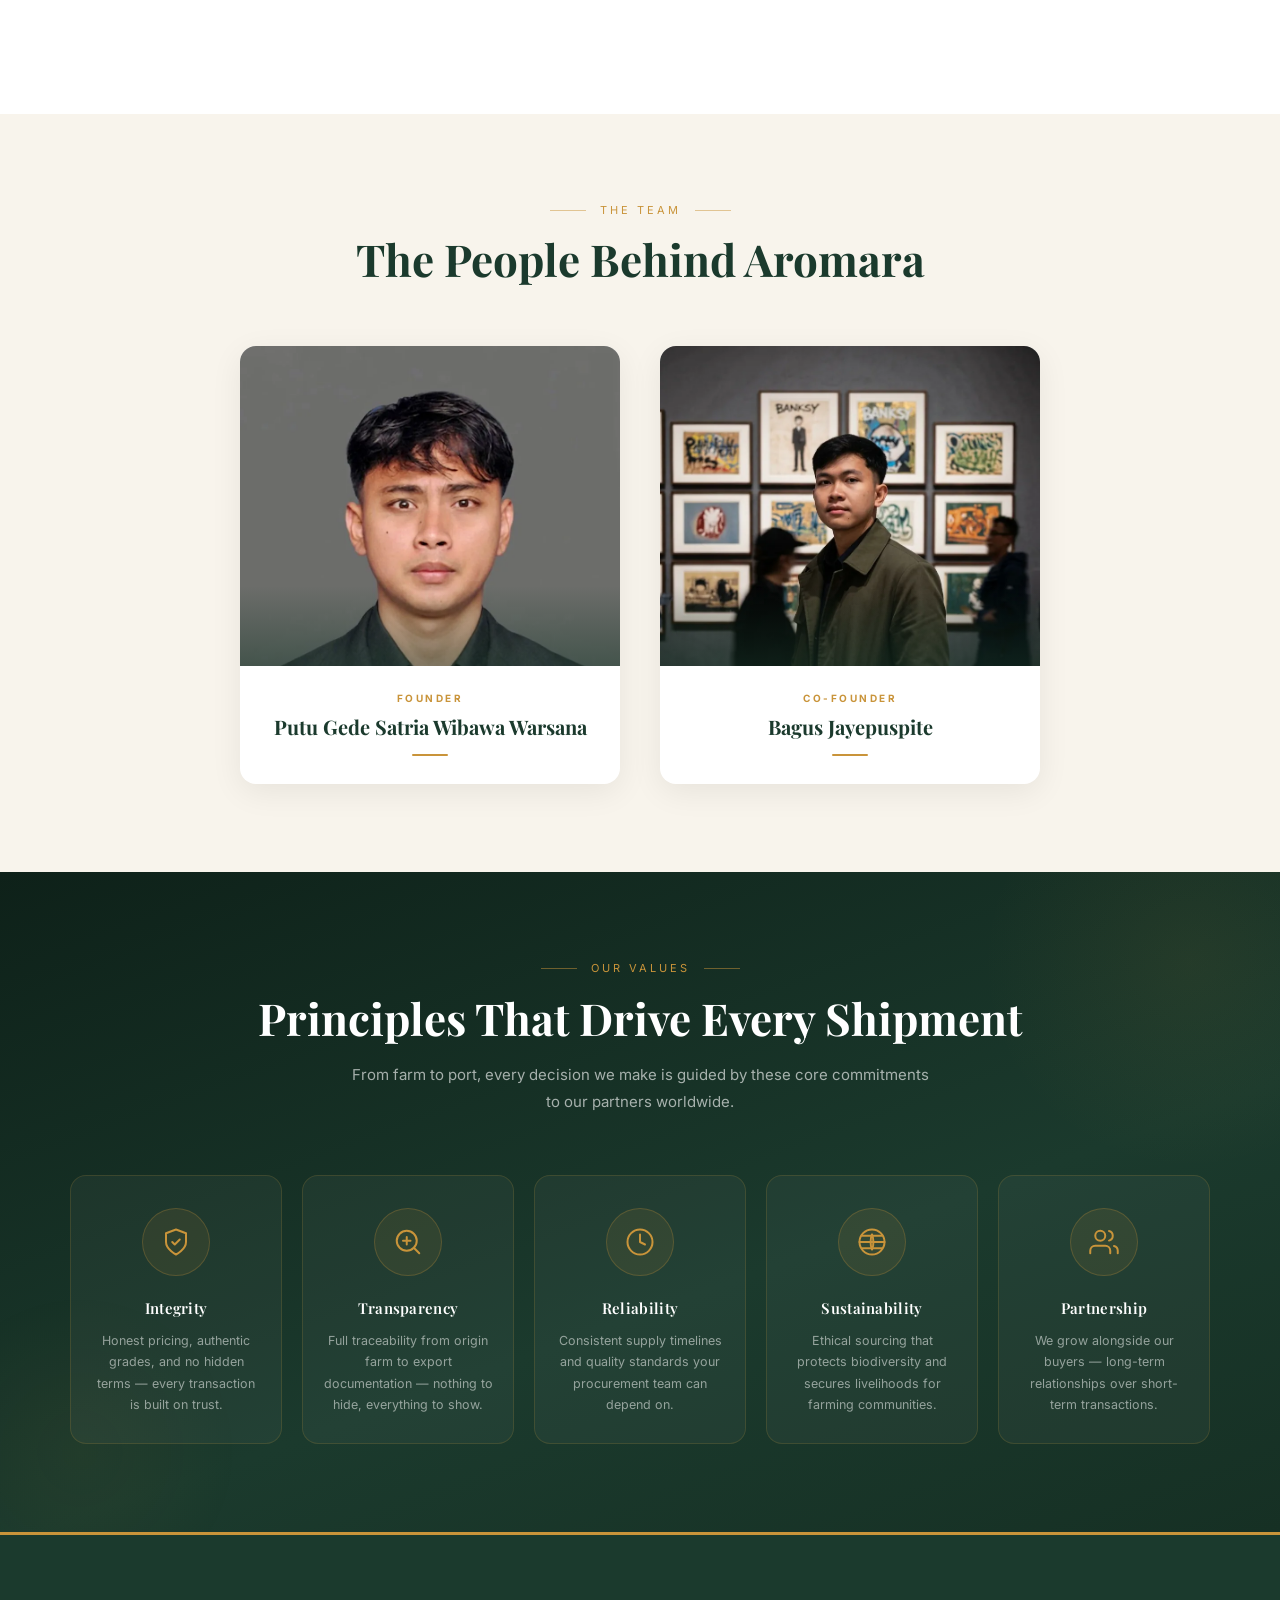
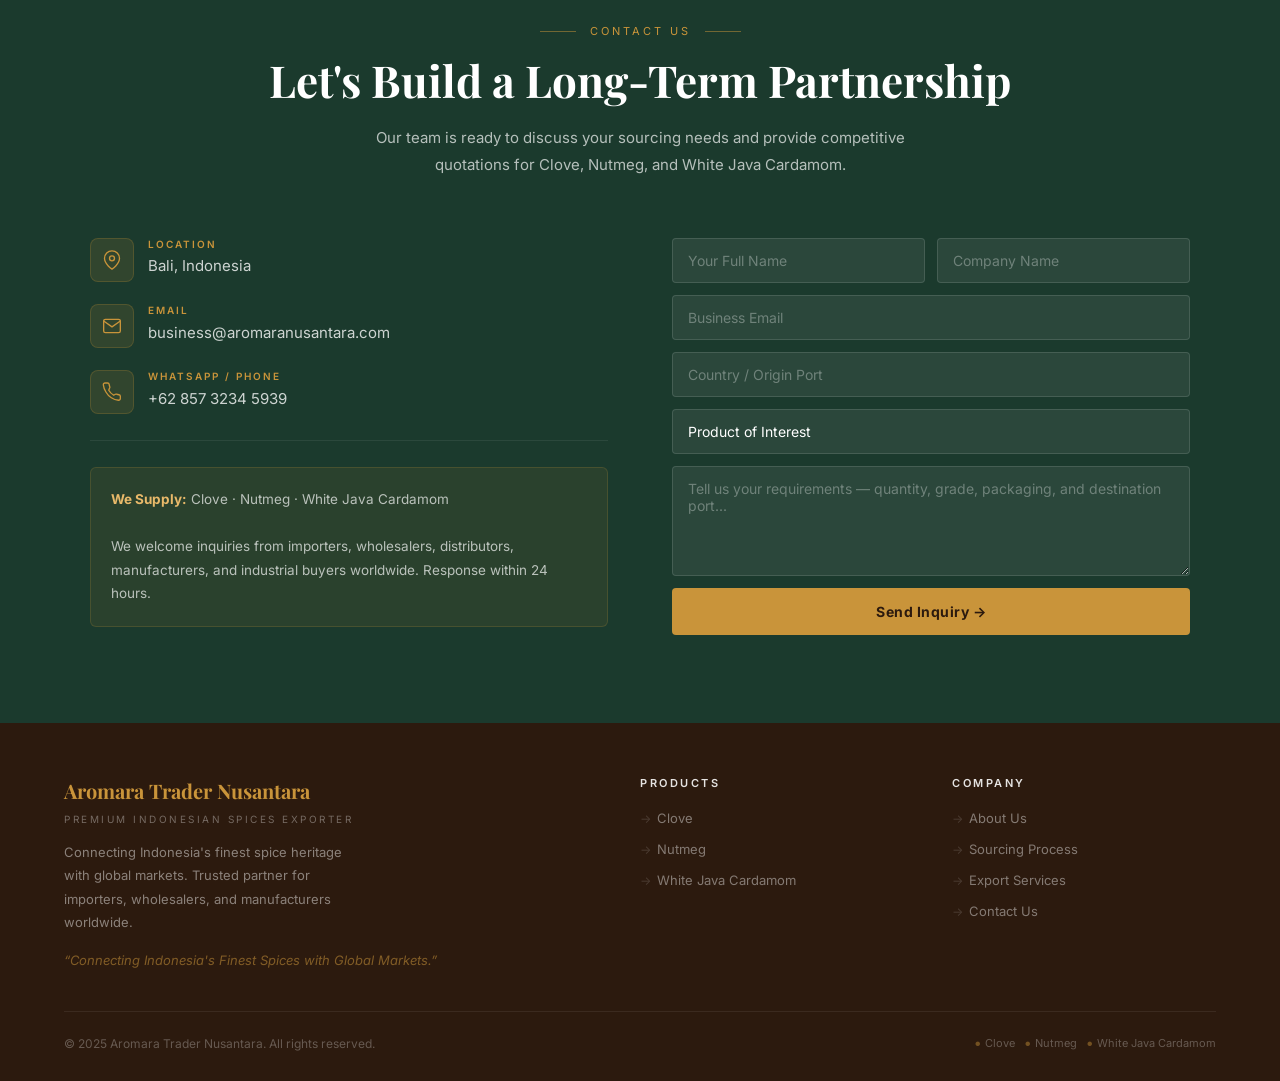
==== commit aa525b7c: "Add square Aromara favicons across all pages" ====
--- a/index.html
+++ b/index.html
@@ -8,7 +8,9 @@
 <meta name="theme-color" content="#1B3A2D"/>
 <!-- Windows Phone -->
 <meta name="msapplication-navbutton-color" content="#1B3A2D"/>
-<link rel="icon" href="/assets/img/logo.png" type="image/png"/>
+<link rel="icon" href="/favicon.ico" sizes="16x16 32x32 48x48" type="image/x-icon">
+<link rel="icon" href="/favicon.png" sizes="96x96" type="image/png">
+<link rel="apple-touch-icon" href="/apple-touch-icon.png" sizes="180x180">
 <link href='https://www.aromaranusantara.com/' rel='canonical'/>
 
 <!--Can't find substitution for tag [blog.ieCssRetrofitLinks]-->
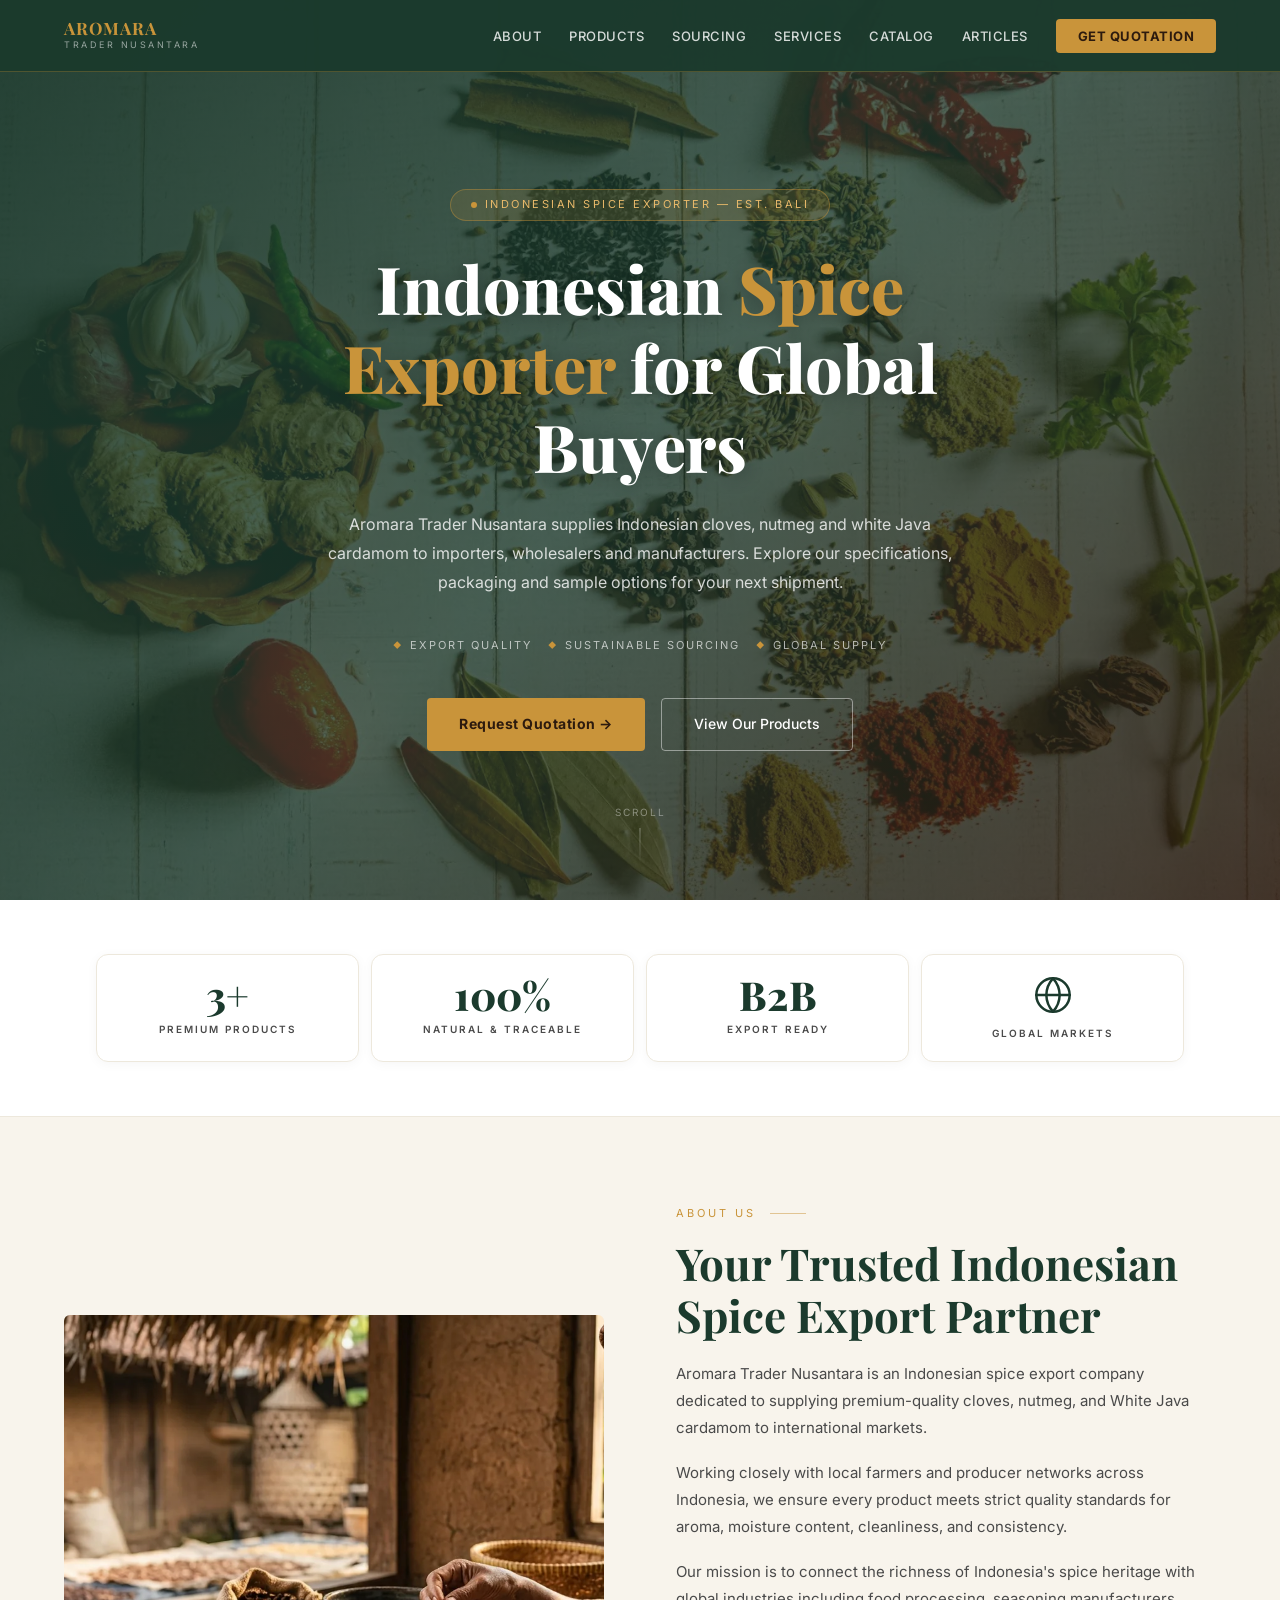
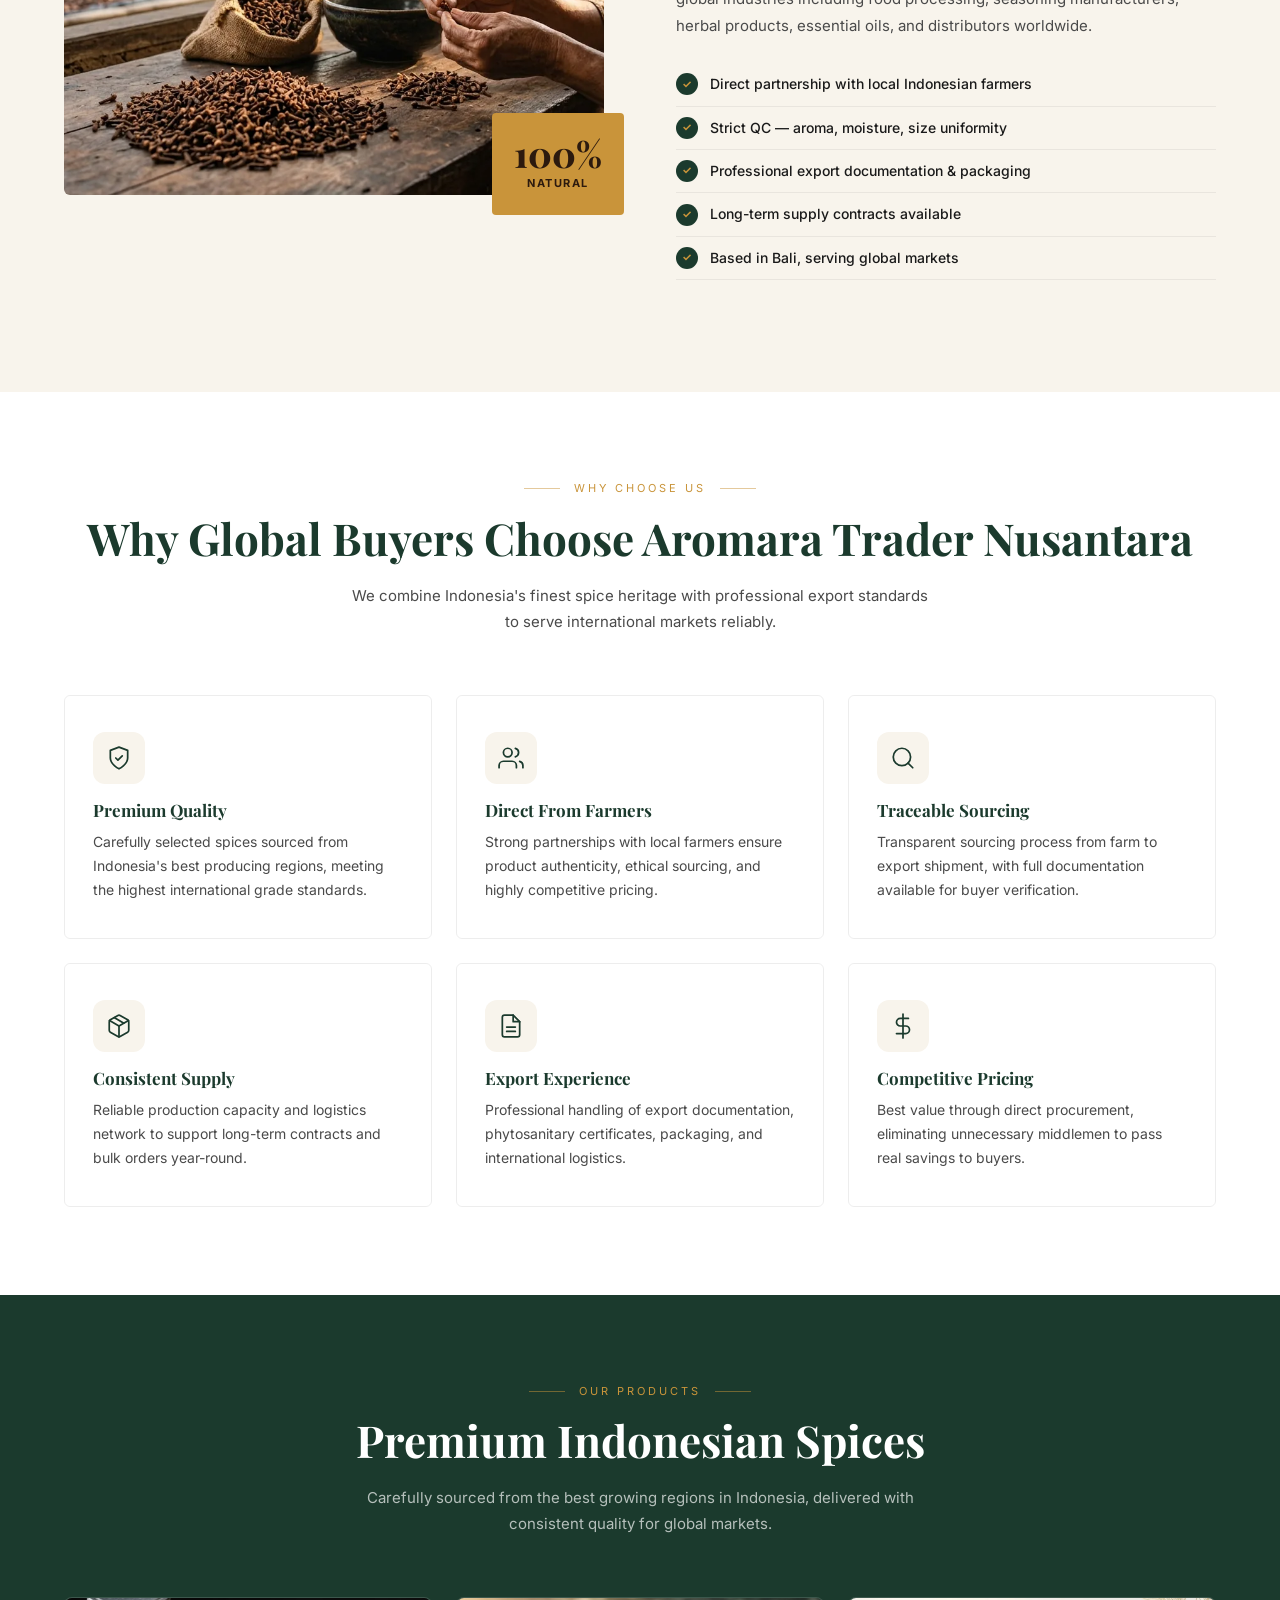
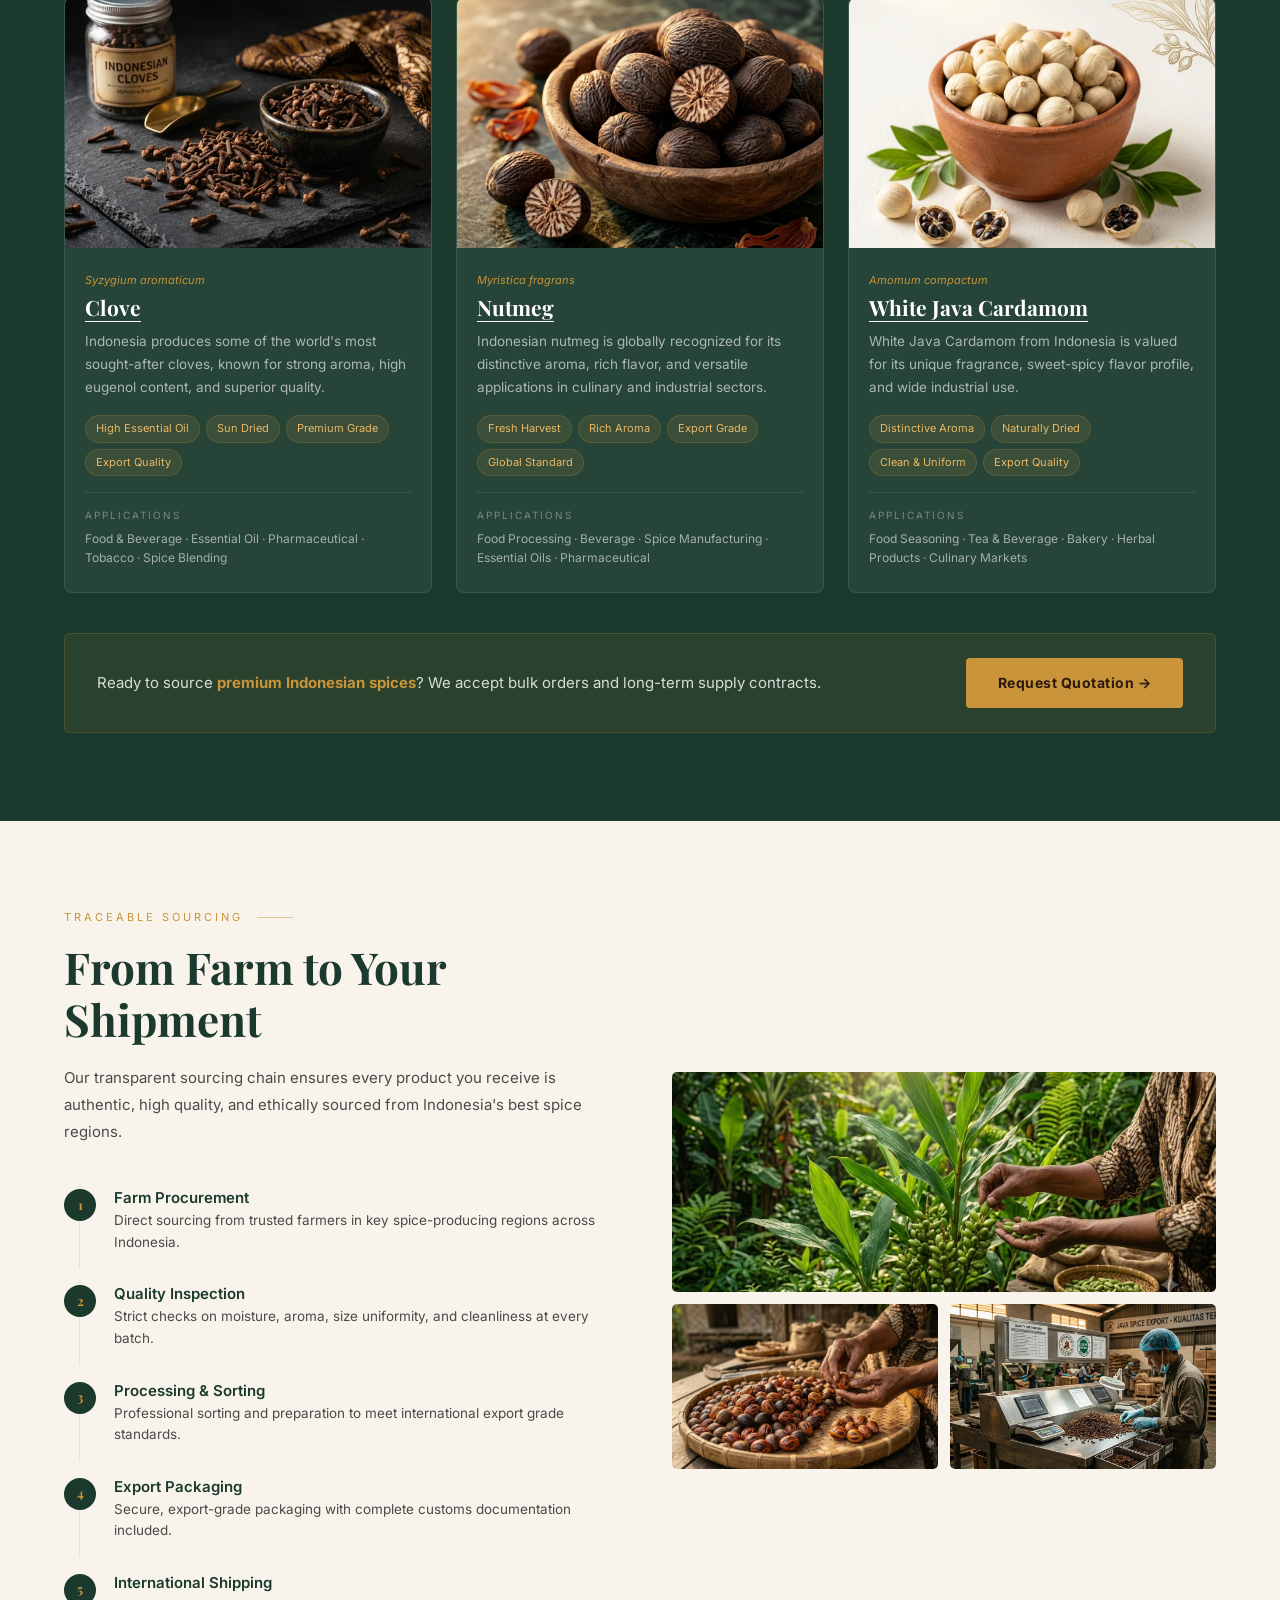
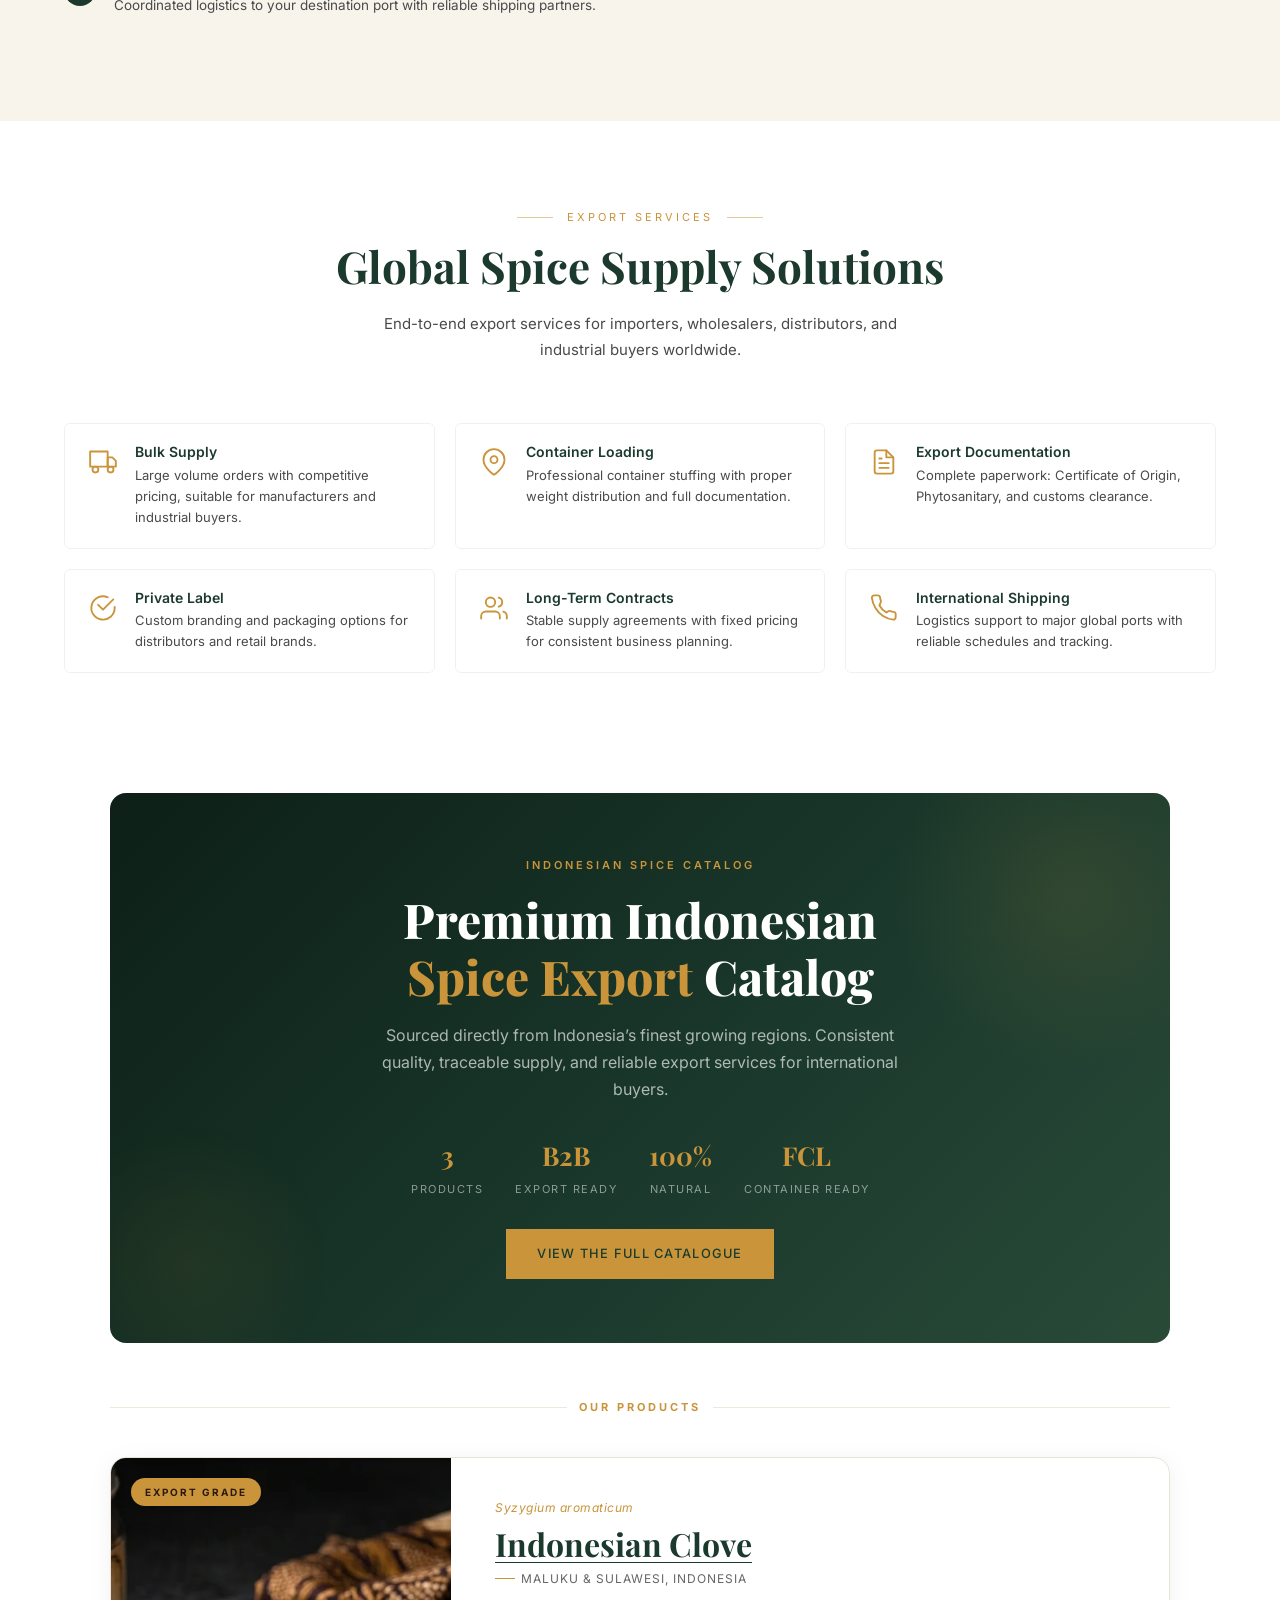
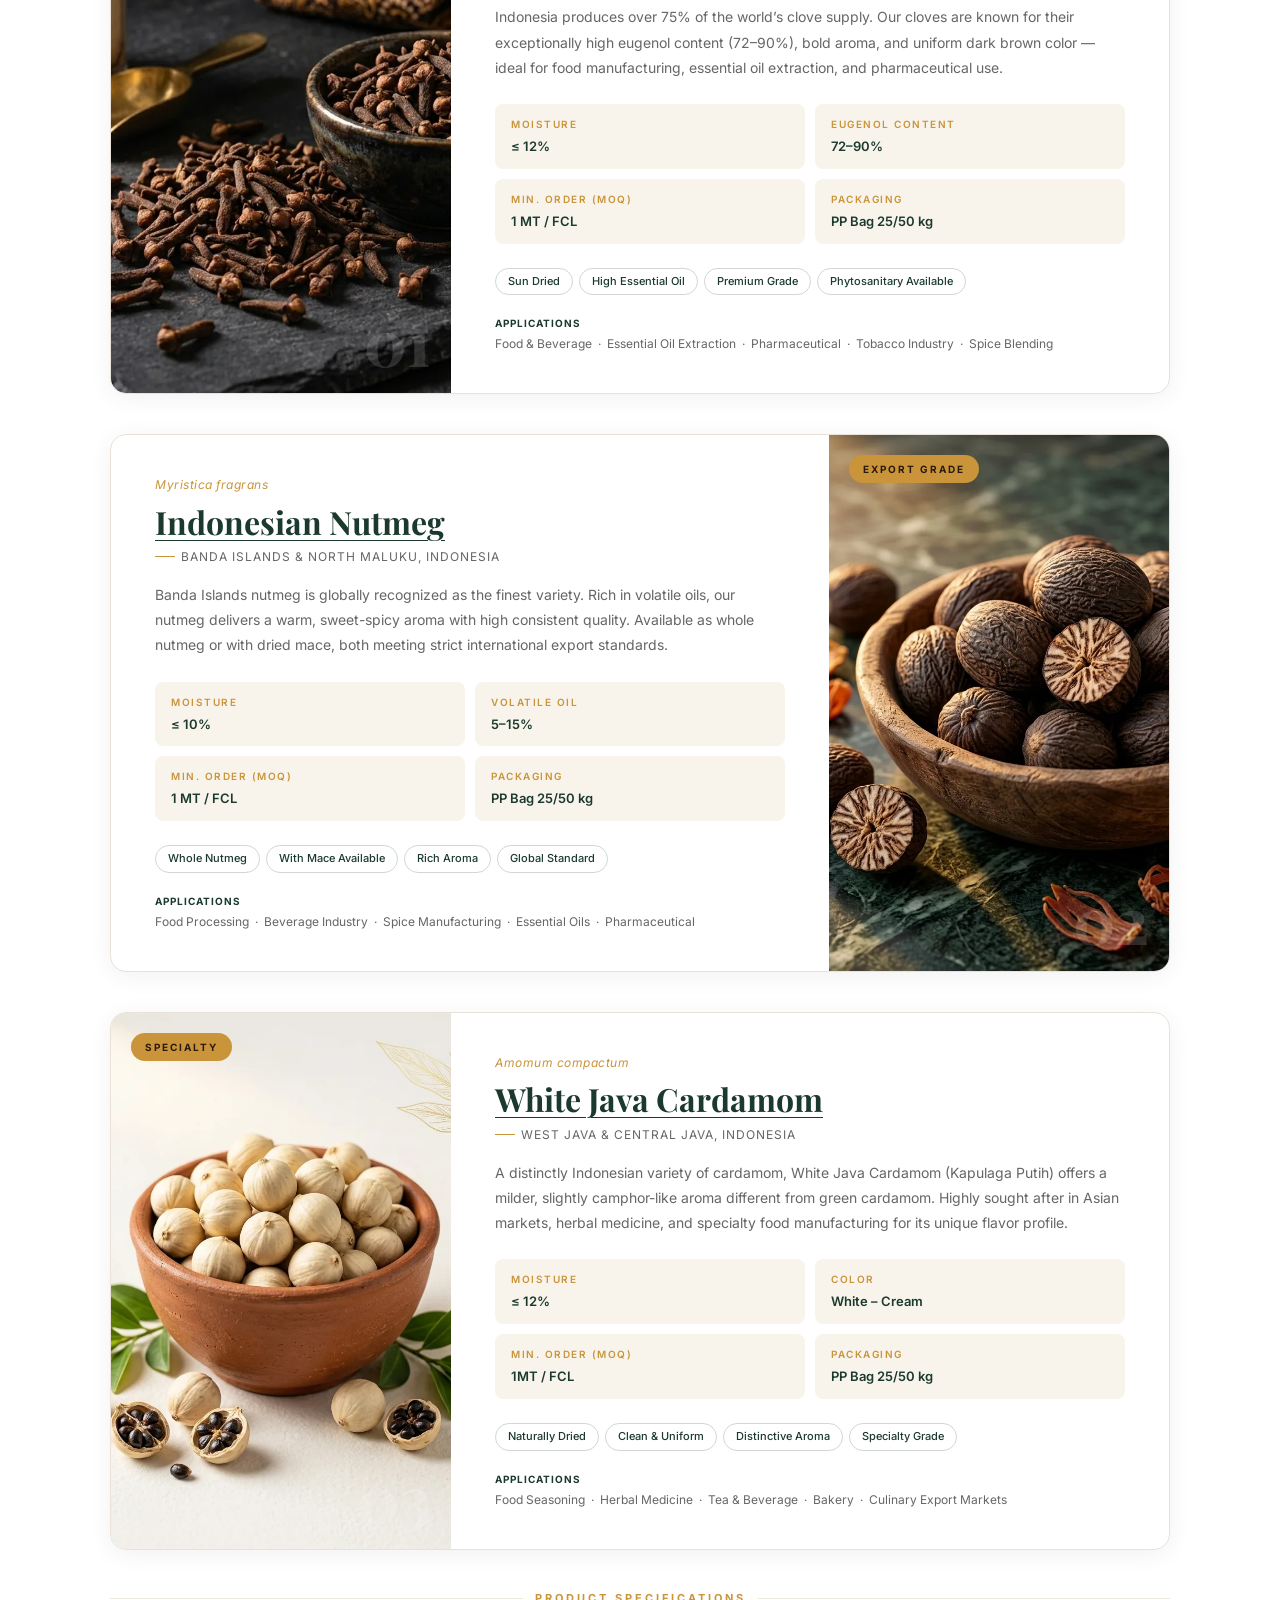
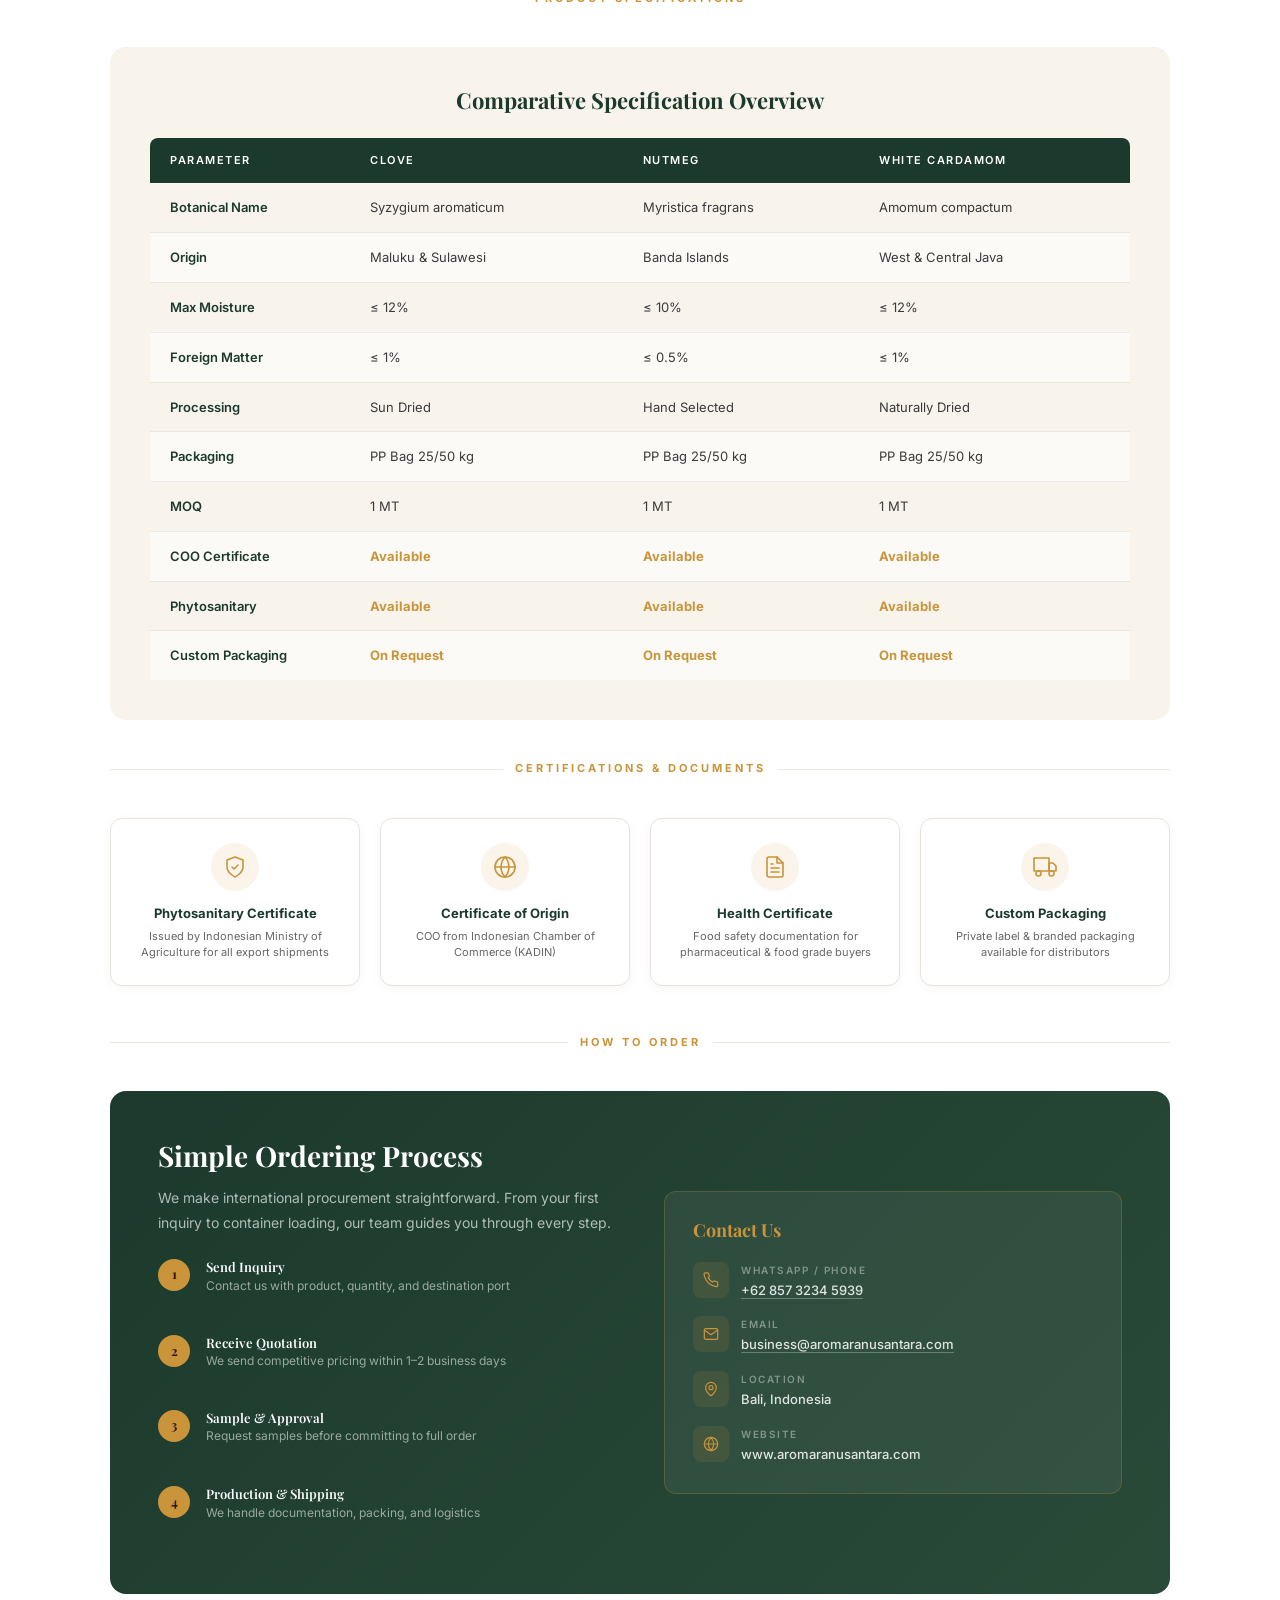
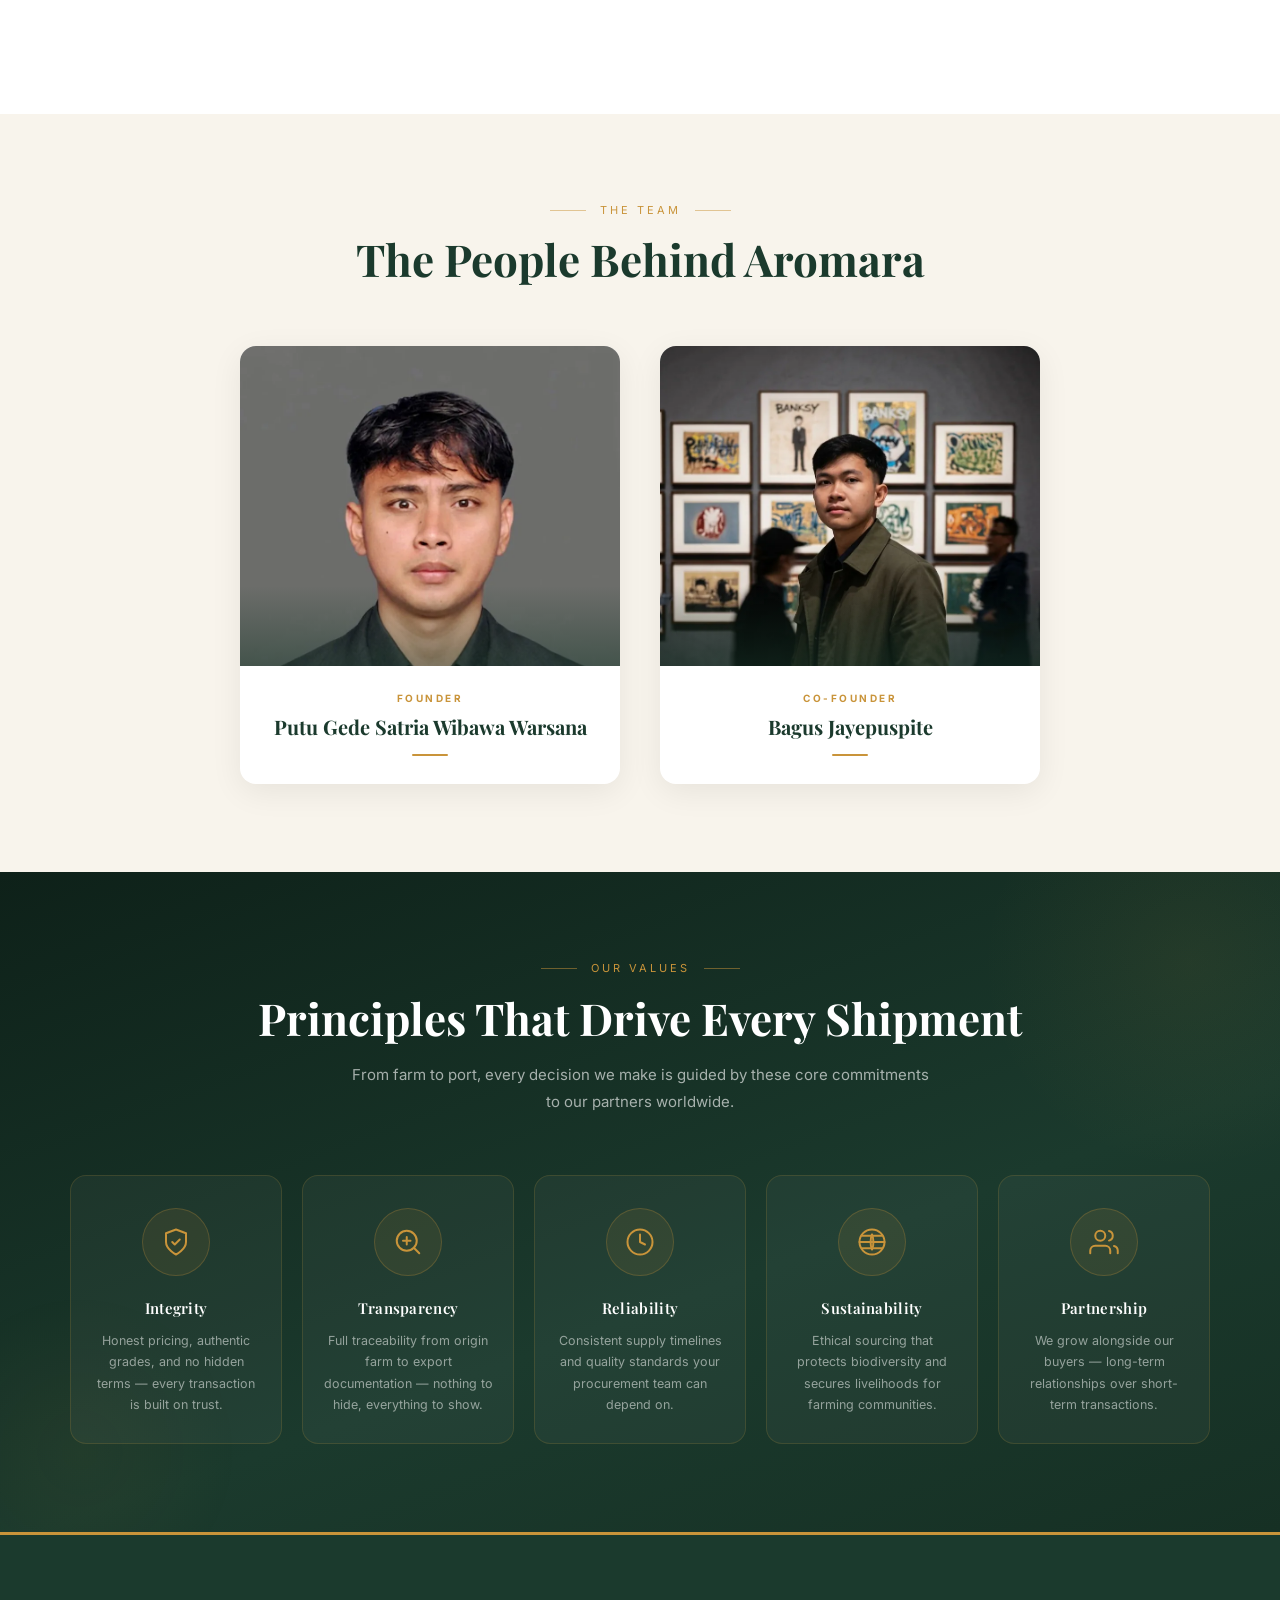
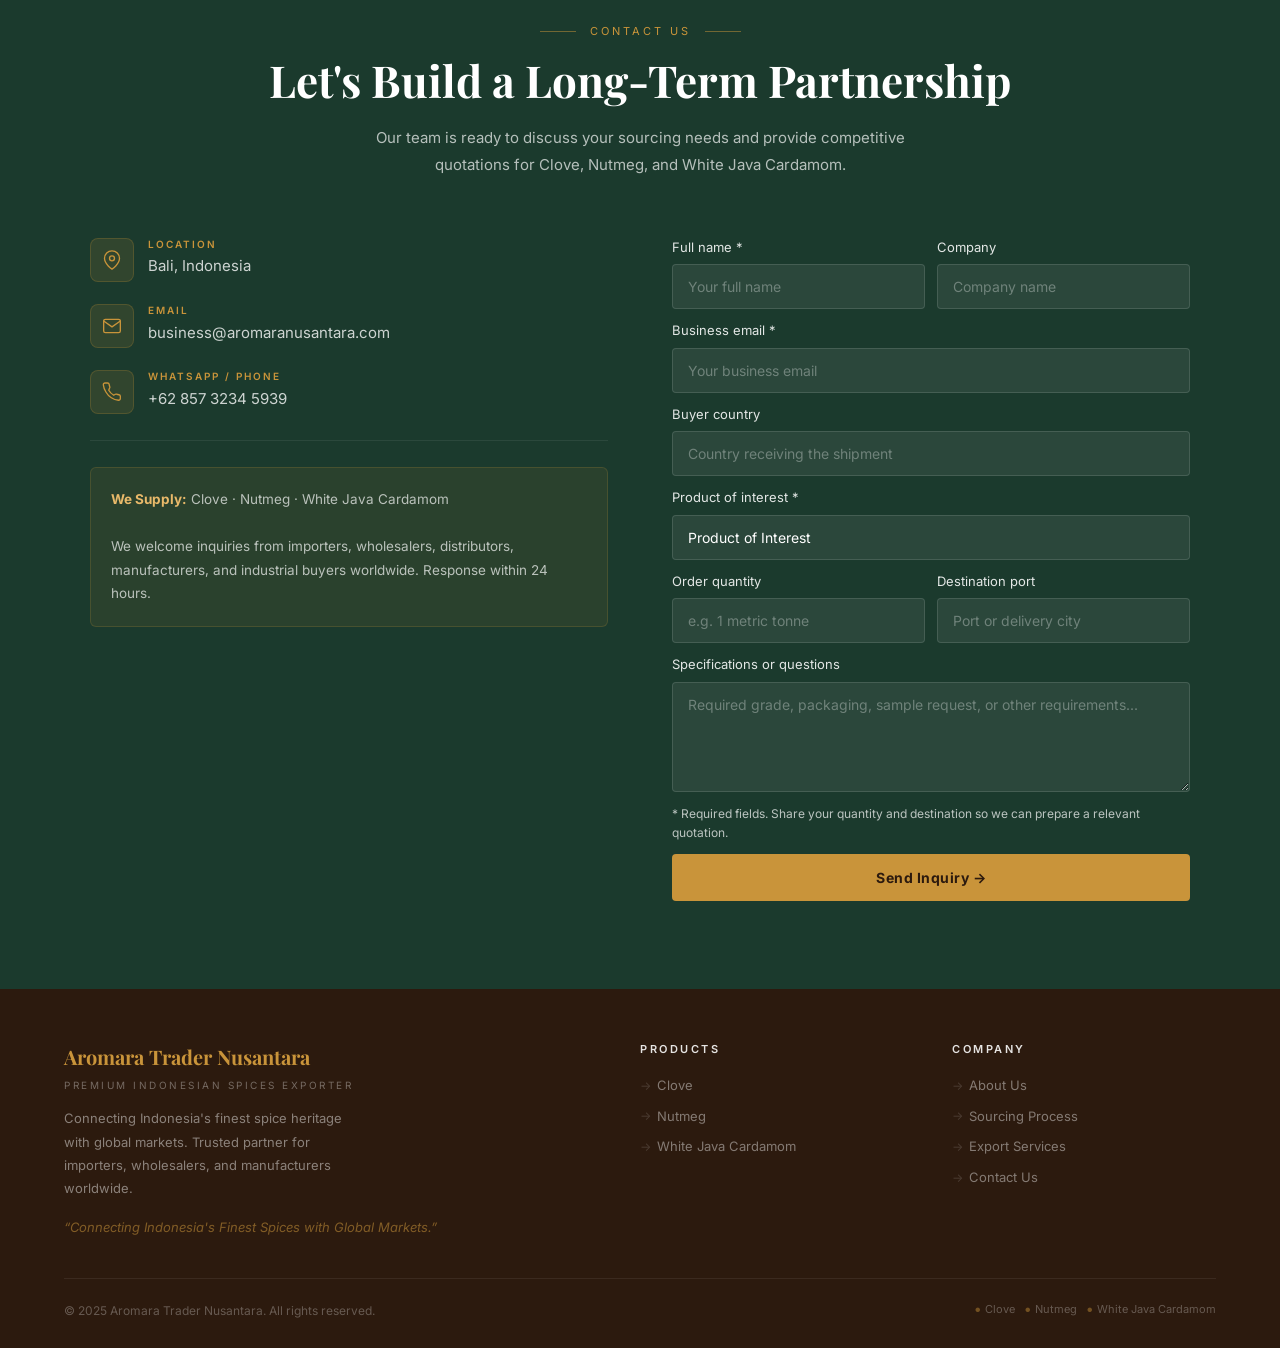
==== commit f53668ef: "Improve image loading and product quotation flow" ====
--- a/index.html
+++ b/index.html
@@ -19,6 +19,7 @@
 <meta property="og:title" content="Indonesian Spice Exporter | Aromara Trader Nusantara"/>
 <meta property="og:description" content="Source Indonesian cloves, nutmeg and white Java cardamom from Aromara. Explore bulk specifications, packaging and sample options, then request a quotation."/>
 <title>Indonesian Spice Exporter | Aromara Trader Nusantara</title>
+<link rel='preload' href='/assets/img/hero.webp' as='image' type='image/webp' fetchpriority='high'/>
 <meta content='index, follow, max-snippet:-1, max-image-preview:large' name='robots'/>
 <meta content='Aromara Trader Nusantara' name='author'/>
 <meta content='Bali, Indonesia' name='geo.placename'/>
@@ -78,6 +79,8 @@
 </script>
 <meta content='True' name='HandheldFriendly'/>
 <meta content='320' name='MobileOptimized'/>
+<link rel='preconnect' href='https://fonts.googleapis.com'/>
+<link rel='preconnect' href='https://fonts.gstatic.com' crossorigin/>
 <link href='https://fonts.googleapis.com/css2?family=Playfair+Display:wght@400;600;700;800&family=Inter:wght@300;400;500;600&display=swap' rel='stylesheet'/>
 <style id='page-skin-1' type='text/css'><!--
 *,*::before,*::after{box-sizing:border-box;margin:0;padding:0}
@@ -311,6 +314,9 @@
 .arn-cnote strong{color:var(--gold-light)}
 .arn-form{display:flex;flex-direction:column;gap:12px}
 .arn-form-row{display:grid;grid-template-columns:1fr 1fr;gap:12px}
+.arn-form-field{display:flex;flex-direction:column;gap:7px;min-width:0}
+.arn-form label{color:rgba(255,255,255,0.88);font-size:13px;line-height:1.5}
+.arn-form-note{color:rgba(255,255,255,0.7);font-size:12px;line-height:1.6;margin:0}
 .arn-form input,.arn-form select,.arn-form textarea{width:100%;background:rgba(255,255,255,0.07);border:1px solid rgba(255,255,255,0.12);color:white;padding:13px 15px;border-radius:4px;font-family:'Inter',sans-serif;font-size:14px;transition:border 0.2s;outline:none;-webkit-appearance:none;appearance:none}
 .arn-form input::placeholder,.arn-form textarea::placeholder{color:rgba(255,255,255,0.32)}
 .arn-form input:focus,.arn-form select:focus,.arn-form textarea:focus{border-color:var(--gold);background:rgba(255,255,255,0.09)}
@@ -583,7 +589,7 @@
 <section class='arn-about' id='about'>
 <div class='arn-about-inner'>
 <div class='arn-about-img-wrap'>
-<img alt='Clove quality control Indonesia' src='/assets/img/img08.webp'/>
+<img alt='Clove quality control Indonesia' src='/assets/img/img08.webp' width="1400" height="764" loading="lazy" decoding="async" />
 <div class='arn-about-badge'>
 <span class='big'>100%</span>
 <span class='sm'>Natural</span>
@@ -630,7 +636,7 @@
 </div>
 <div class='arn-products-grid'>
 <div class='arn-product-card'>
-<img alt='Clove Syzygium aromaticum Indonesia Export' class='arn-product-img' src='/assets/img/img01.webp'/>
+<img alt='Clove Syzygium aromaticum Indonesia Export' class='arn-product-img' src='/assets/img/img01.webp' width="1400" height="764" loading="lazy" decoding="async" />
 <div class='arn-product-body'>
 <div class='arn-product-sci'>Syzygium aromaticum</div>
 <h3><a href='/products/indonesian-cloves.html'>Clove</a></h3>
@@ -643,7 +649,7 @@
 </div>
 </div>
 <div class='arn-product-card'>
-<img alt='Nutmeg Myristica fragrans Indonesia Export' class='arn-product-img' src='/assets/img/img10.webp'/>
+<img alt='Nutmeg Myristica fragrans Indonesia Export' class='arn-product-img' src='/assets/img/img10.webp' width="1024" height="1024" loading="lazy" decoding="async" />
 <div class='arn-product-body'>
 <div class='arn-product-sci'>Myristica fragrans</div>
 <h3><a href='/products/indonesian-nutmeg.html'>Nutmeg</a></h3>
@@ -656,7 +662,7 @@
 </div>
 </div>
 <div class='arn-product-card'>
-<img alt='White Java Cardamom Amomum compactum Indonesia' class='arn-product-img' src='/assets/img/img03.webp'/>
+<img alt='White Java Cardamom Amomum compactum Indonesia' class='arn-product-img' src='/assets/img/img03.webp' width="1024" height="1024" loading="lazy" decoding="async" />
 <div class='arn-product-body'>
 <div class='arn-product-sci'>Amomum compactum</div>
 <h3><a href='/products/white-java-cardamom.html'>White Java Cardamom</a></h3>
@@ -690,9 +696,9 @@
 </div>
 </div>
 <div class='arn-sourcing-imgs'>
-<img alt='Green cardamom harvesting' src='/assets/img/img02.webp'/>
-<img alt='Nutmeg hand selection' src='/assets/img/img04.webp'/>
-<img alt='Clove quality control sorting' src='/assets/img/img06.webp'/>
+<img alt='Green cardamom harvesting' src='/assets/img/img02.webp' width="1400" height="764" loading="lazy" decoding="async" />
+<img alt='Nutmeg hand selection' src='/assets/img/img04.webp' width="1400" height="764" loading="lazy" decoding="async" />
+<img alt='Clove quality control sorting' src='/assets/img/img06.webp' width="1400" height="594" loading="lazy" decoding="async" />
 </div>
 </div>
 </section>
@@ -734,7 +740,7 @@
 <div class='cat-product'>
 <div class='cat-product-inner'>
 <div class='cat-product-img-wrap'>
-<img alt='Premium Clove Indonesia' src='/assets/img/img01.webp'/>
+<img alt='Premium Clove Indonesia' src='/assets/img/img01.webp' width="1400" height="764" loading="lazy" decoding="async" />
 <div class='cat-product-badge'>Export Grade</div>
 <div class='cat-product-num'>01</div>
 </div>
@@ -765,7 +771,7 @@
 <div class='cat-product'>
 <div class='cat-product-inner reverse'>
 <div class='cat-product-img-wrap'>
-<img alt='Premium Nutmeg Indonesia' src='/assets/img/img10.webp'/>
+<img alt='Premium Nutmeg Indonesia' src='/assets/img/img10.webp' width="1024" height="1024" loading="lazy" decoding="async" />
 <div class='cat-product-badge'>Export Grade</div>
 <div class='cat-product-num'>02</div>
 </div>
@@ -796,7 +802,7 @@
 <div class='cat-product'>
 <div class='cat-product-inner'>
 <div class='cat-product-img-wrap'>
-<img alt='White Java Cardamom Indonesia' src='/assets/img/img03.webp'/>
+<img alt='White Java Cardamom Indonesia' src='/assets/img/img03.webp' width="1024" height="1024" loading="lazy" decoding="async" />
 <div class='cat-product-badge'>Specialty</div>
 <div class='cat-product-num'>03</div>
 </div>
@@ -947,7 +953,7 @@
 <div class='arn-founders-grid'>
 <div class='arn-founder-card'>
 <div class='arn-founder-img-wrap'>
-<img alt='Putu Gede Satria Wibawa Warsana - Founder Aromara' src='/assets/img/img05.webp'/>
+<img alt='Putu Gede Satria Wibawa Warsana - Founder Aromara' src='/assets/img/img05.webp' width="863" height="1126" loading="lazy" decoding="async" />
 </div>
 <div class='arn-founder-body'>
 <div class='arn-founder-role'>Founder</div>
@@ -957,7 +963,7 @@
 </div>
 <div class='arn-founder-card'>
 <div class='arn-founder-img-wrap'>
-<img alt='Bagus Jayepuspite - Co-Founder Aromara' src='/assets/img/img07.webp'/>
+<img alt='Bagus Jayepuspite - Co-Founder Aromara' src='/assets/img/img07.webp' width="847" height="1149" loading="lazy" decoding="async" />
 </div>
 <div class='arn-founder-body'>
 <div class='arn-founder-role'>Co-Founder</div>
@@ -1043,23 +1049,29 @@
 <input name='_subject' type='hidden' value='New spice inquiry - aromaranusantara.com'/>
 <input name='_template' type='hidden' value='table'/>
 <input name='_next' type='hidden' value='https://www.aromaranusantara.com/?inquiry=sent'/>
-<input class='arn-honey' name='_honey' tabindex='-1' type='text'/>
+<input aria-hidden='true' autocomplete='off' class='arn-honey' name='_honey' tabindex='-1' type='text'/>
 <div class='arn-form-row'>
-<input name='name' placeholder='Your Full Name' required='' type='text'/>
-<input name='company' placeholder='Company Name' type='text'/>
-</div>
-<input name='email' placeholder='Business Email' required='' type='email'/>
-<input name='country' placeholder='Country / Origin Port' type='text'/>
-<select name='product'>
+<div class='arn-form-field'><label for='inquiry-name'>Full name *</label><input autocomplete='name' id='inquiry-name' name='name' placeholder='Your full name' required='' type='text'/></div>
+<div class='arn-form-field'><label for='inquiry-company'>Company</label><input autocomplete='organization' id='inquiry-company' name='company' placeholder='Company name' type='text'/></div>
+</div>
+<div class='arn-form-field'><label for='inquiry-email'>Business email *</label><input autocomplete='email' id='inquiry-email' name='email' placeholder='Your business email' required='' type='email'/></div>
+<div class='arn-form-field'><label for='inquiry-country'>Buyer country</label><input autocomplete='country-name' id='inquiry-country' name='country' placeholder='Country receiving the shipment' type='text'/></div>
+<div class='arn-form-field'><label for='inquiry-product'>Product of interest *</label><select id='inquiry-product' name='product' required=''>
 <option value=''>Product of Interest</option>
 <option value='clove'>Clove (Syzygium aromaticum)</option>
 <option value='nutmeg'>Nutmeg (Myristica fragrans)</option>
 <option value='cardamom'>White Java Cardamom (Amomum compactum)</option>
 <option value='mixed'>Multiple Products</option>
 </select>
-<textarea name='message' placeholder='Tell us your requirements — quantity, grade, packaging, and destination port...'></textarea>
+</div>
+<div class='arn-form-row'>
+<div class='arn-form-field'><label for='inquiry-quantity'>Order quantity</label><input id='inquiry-quantity' name='quantity' placeholder='e.g. 1 metric tonne' type='text'/></div>
+<div class='arn-form-field'><label for='inquiry-port'>Destination port</label><input id='inquiry-port' name='destination_port' placeholder='Port or delivery city' type='text'/></div>
+</div>
+<div class='arn-form-field'><label for='inquiry-message'>Specifications or questions</label><textarea id='inquiry-message' name='message' placeholder='Required grade, packaging, sample request, or other requirements...'></textarea></div>
+<p class='arn-form-note'>* Required fields. Share your quantity and destination so we can prepare a relevant quotation.</p>
 <button class='arn-form-btn' type='submit'>Send Inquiry &#8594;</button>
-<div class='arn-form-status' id='arnFormStatus'></div>
+<div aria-live='polite' class='arn-form-status' id='arnFormStatus' role='status'></div>
 </form>
 </div>
 </section>
@@ -1277,110 +1289,6 @@
 //]]>
 </script>
 
-<script>
-//<![CDATA[
-(function(){
-  var EMAIL   = 'business@aromaranusantara.com';
-  var AJAX    = 'https://formsubmit.co/ajax/' + EMAIL;
-  var WA      = '6285732345939';
-
-  var form   = document.getElementById('arnInquiry');
-  if (!form) return;
-  var status = document.getElementById('arnFormStatus');
-  var tombol = form.querySelector('.arn-form-btn');
-  var labelTombol = tombol ? tombol.innerHTML : '';
-
-  function tampilkan(kelas, html){
-    if (!status) return;
-    status.className = 'arn-form-status tampil ' + kelas;
-    status.innerHTML = html;
-  }
-
-  /* kembali dari jalur tanpa-JS: FormSubmit memulangkan ke ?inquiry=sent */
-  if (/[?&]inquiry=sent\b/.test(location.search)) {
-    tampilkan('sukses', 'Thank you. Your inquiry has been sent to our team and we will reply within 24 hours.');
-    if (history.replaceState) {
-      history.replaceState({}, '', location.pathname + location.hash);
-    }
-  }
-
-  function ambil(nama){
-    var el = form.elements[nama];
-    return el && el.value ? String(el.value).trim() : '';
-  }
-  function labelProduk(){
-    var el = form.elements['product'];
-    if (!el || !el.value) return '';
-    return el.options[el.selectedIndex].text;
-  }
-  function pesanRingkas(){
-    return [
-      'New spice inquiry from aromaranusantara.com',
-      '',
-      'Name: ' + ambil('name'),
-      'Company: ' + (ambil('company') || '-'),
-      'Email: ' + ambil('email'),
-      'Country / Port: ' + (ambil('country') || '-'),
-      'Product of interest: ' + (labelProduk() || '-'),
-      '',
-      'Requirements:',
-      ambil('message') || '-'
-    ].join('\n');
-  }
-  function jalurCadangan(alasan){
-    var teks = encodeURIComponent(pesanRingkas());
-    tampilkan('galat', alasan
-      + ' You can still reach us directly &#8212; '
-      + '<a href="https://wa.me/' + WA + '?text=' + teks + '" target="_blank" rel="noopener">send this on WhatsApp</a> '
-      + 'or <a href="mailto:' + EMAIL + '?subject='
-      + encodeURIComponent('Spice inquiry - ' + (ambil('company') || ambil('name')))
-      + '&body=' + teks + '">email it to ' + EMAIL + '</a>.');
-  }
-
-  form.addEventListener('submit', function(e){
-    /* tanpa fetch, biarkan POST biasa ke FormSubmit berjalan apa adanya */
-    if (typeof window.fetch !== 'function') return;
-    e.preventDefault();
-    if (form.checkValidity && !form.checkValidity()) { form.reportValidity(); return; }
-    if (ambil('_honey')) return;   /* jebakan bot */
-
-    if (tombol) { tombol.disabled = true; tombol.innerHTML = 'Sending&#8230;'; }
-    tampilkan('sukses', 'Sending your inquiry&#8230;');
-
-    var muatan = {
-      name:    ambil('name'),
-      company: ambil('company') || '-',
-      email:   ambil('email'),
-      country: ambil('country') || '-',
-      product: labelProduk() || '-',
-      message: ambil('message') || '-',
-      _subject: 'New spice inquiry - ' + (ambil('company') || ambil('name')),
-      _template: 'table',
-      _captcha: 'false'
-    };
-
-    fetch(AJAX, {
-      method: 'POST',
-      headers: {'Content-Type': 'application/json', 'Accept': 'application/json'},
-      body: JSON.stringify(muatan)
-    })
-    .then(function(r){ return r.json().catch(function(){ return {}; }); })
-    .then(function(d){
-      if (tombol) { tombol.disabled = false; tombol.innerHTML = labelTombol; }
-      if (d && String(d.success) === 'true') {
-        form.reset();
-        tampilkan('sukses', 'Thank you. Your inquiry has been sent to our team and we will reply within 24 hours.');
-      } else {
-        jalurCadangan('We could not send that automatically.');
-      }
-    })
-    .catch(function(){
-      if (tombol) { tombol.disabled = false; tombol.innerHTML = labelTombol; }
-      jalurCadangan('The connection failed.');
-    });
-  });
-})();
-//]]>
-</script>
+<script defer src='/assets/js/inquiry-form.js'></script>
 </body>
-</html>+</html>
